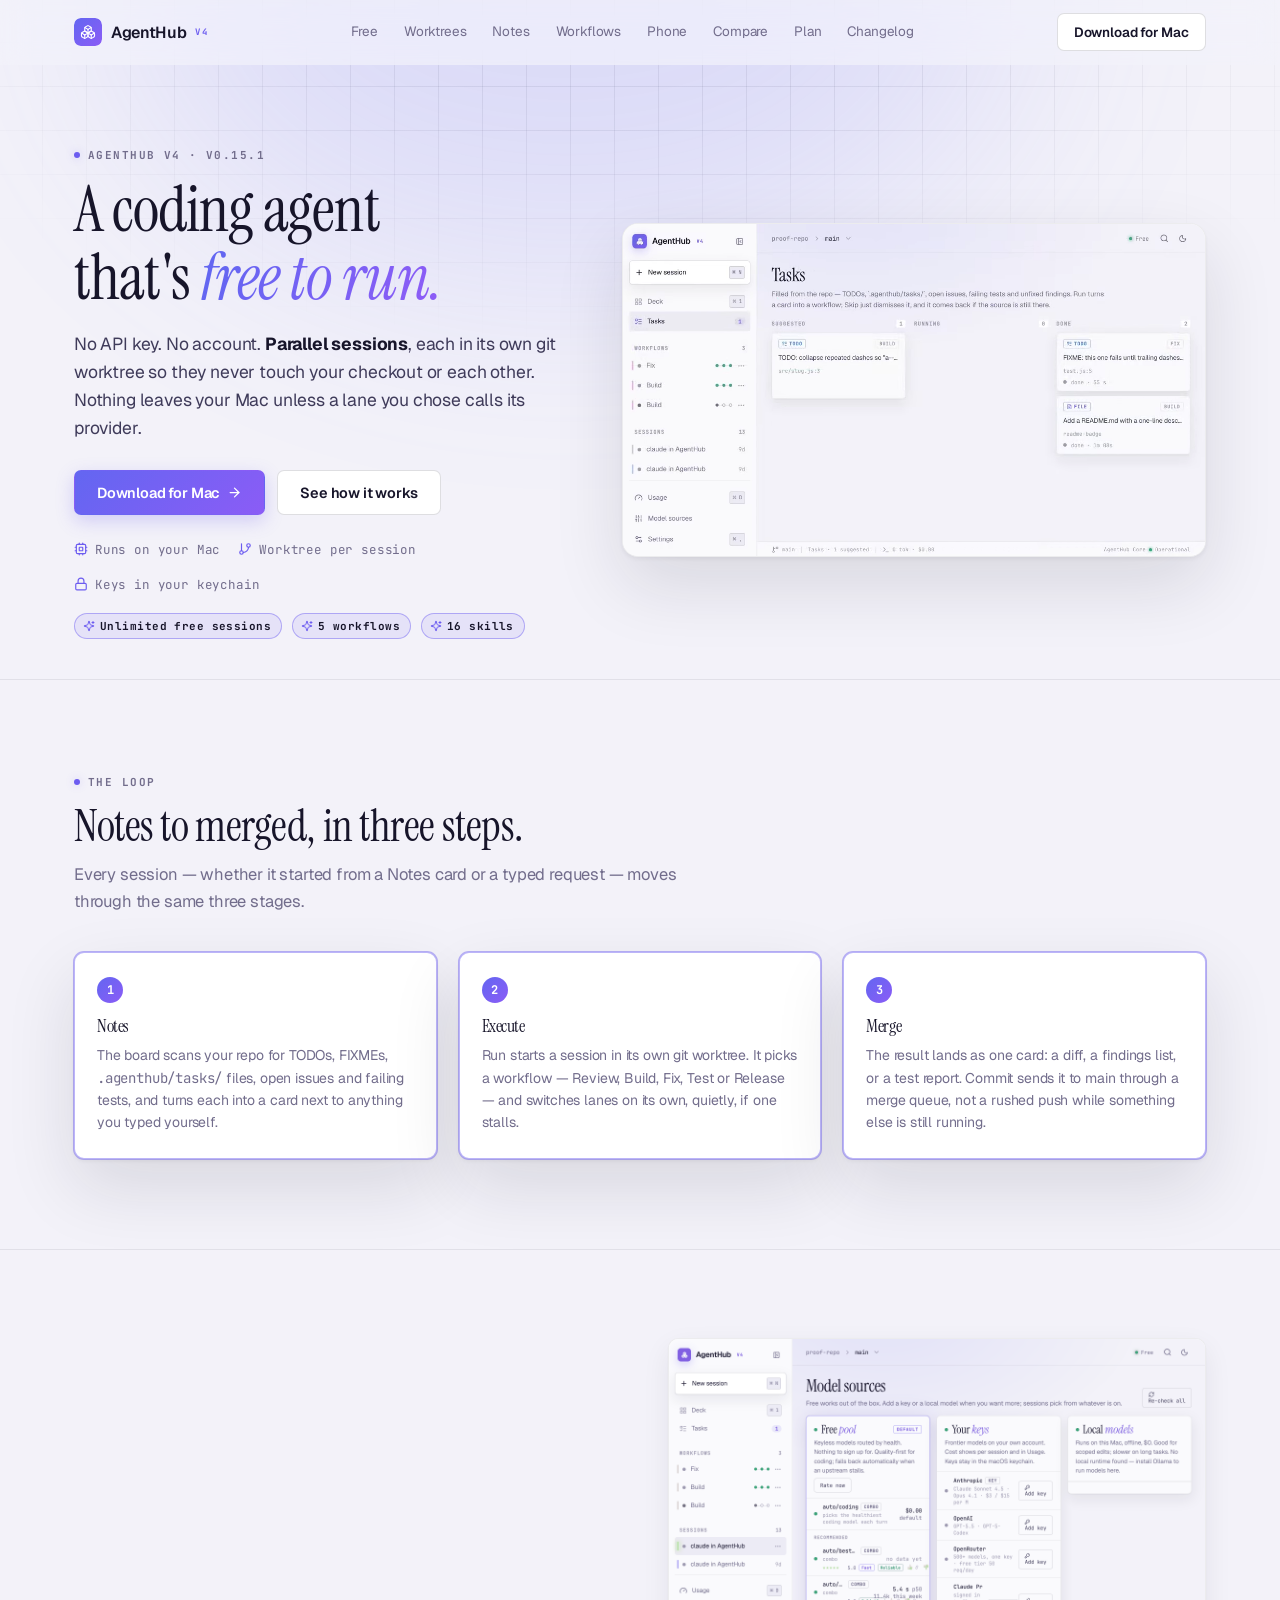
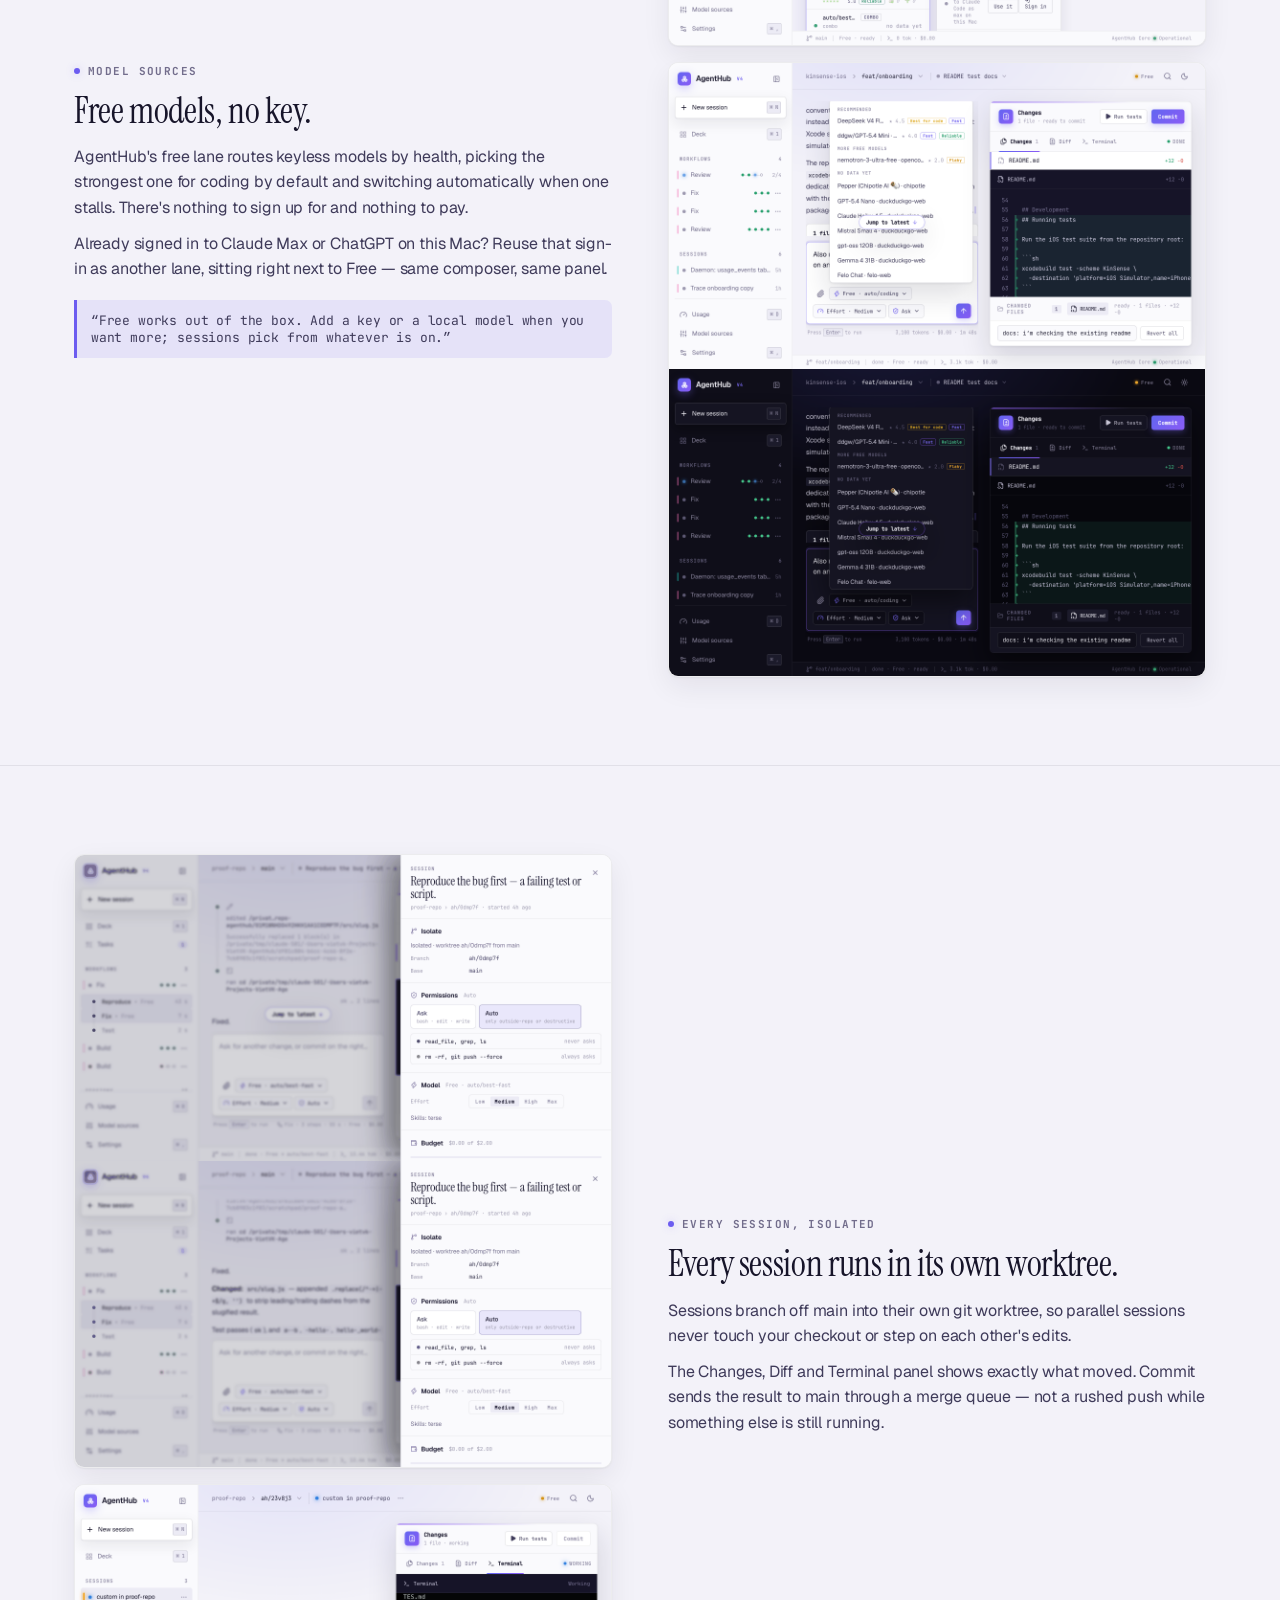
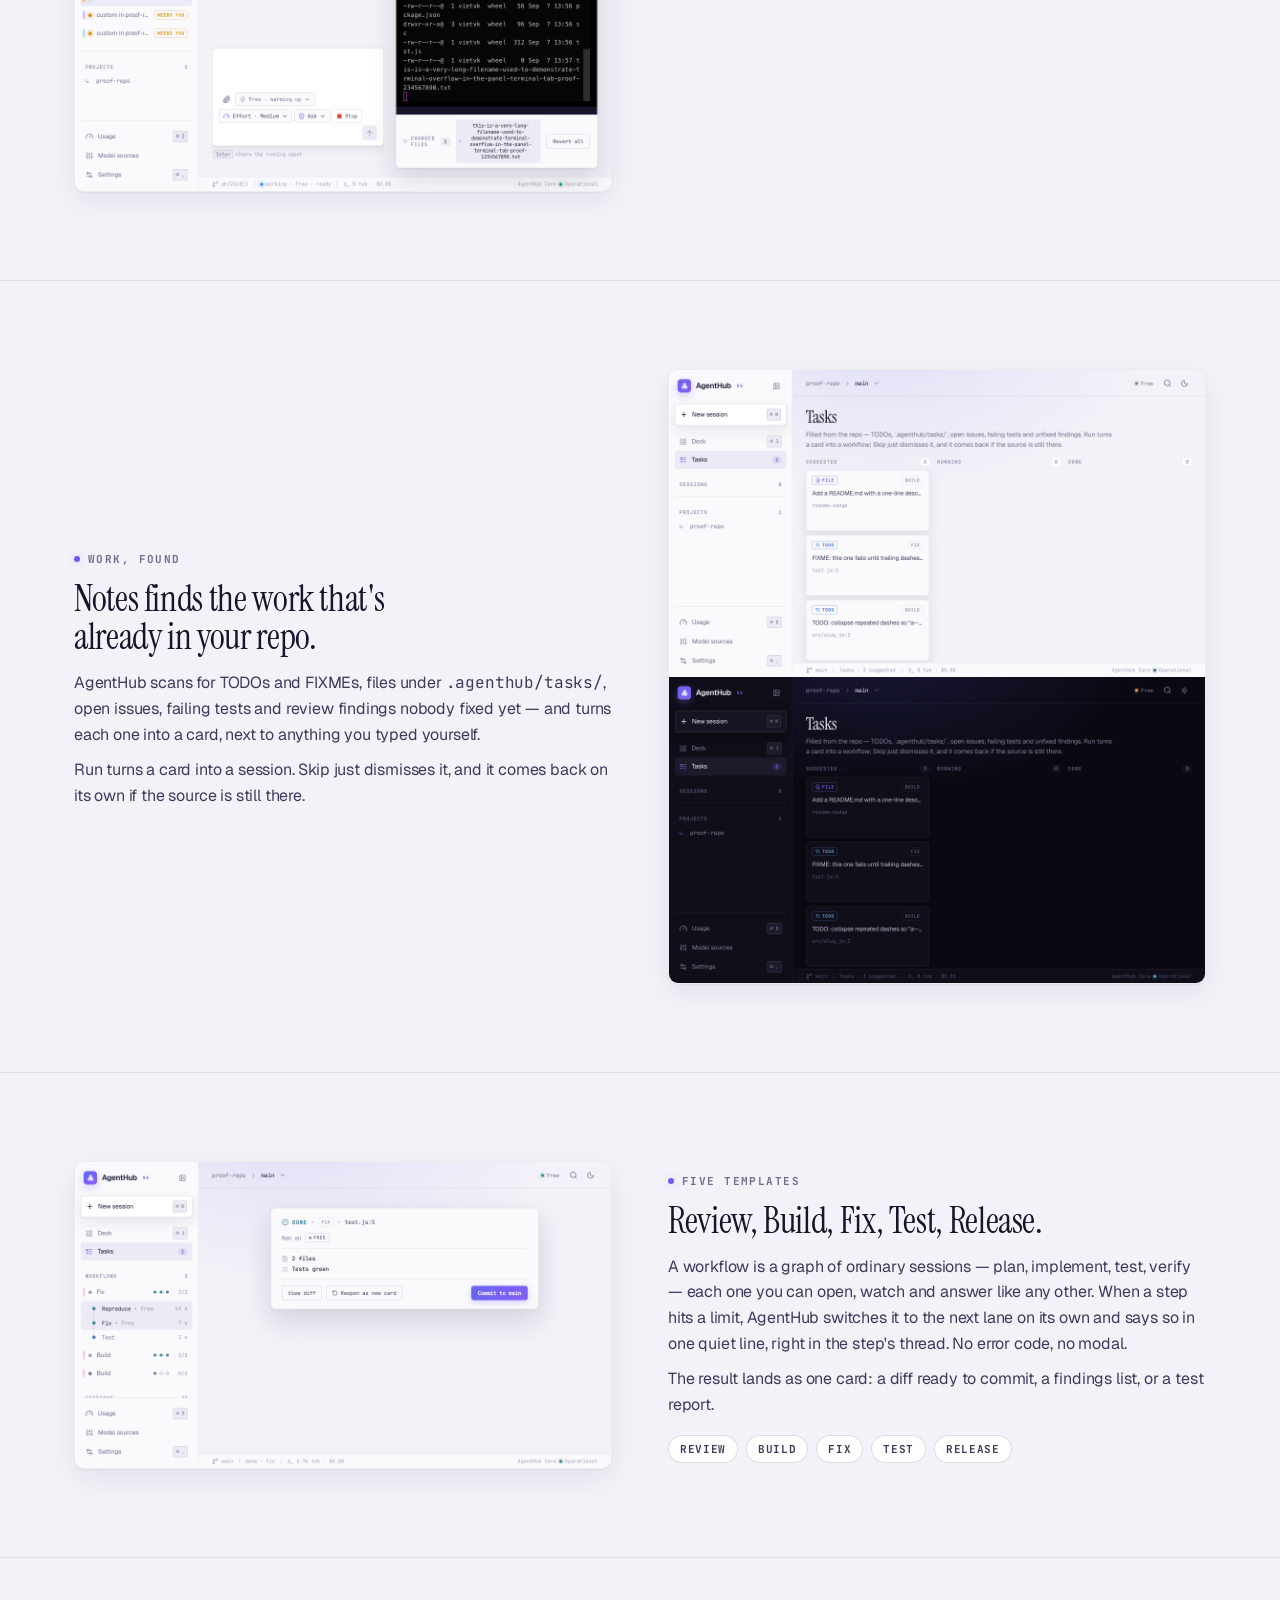
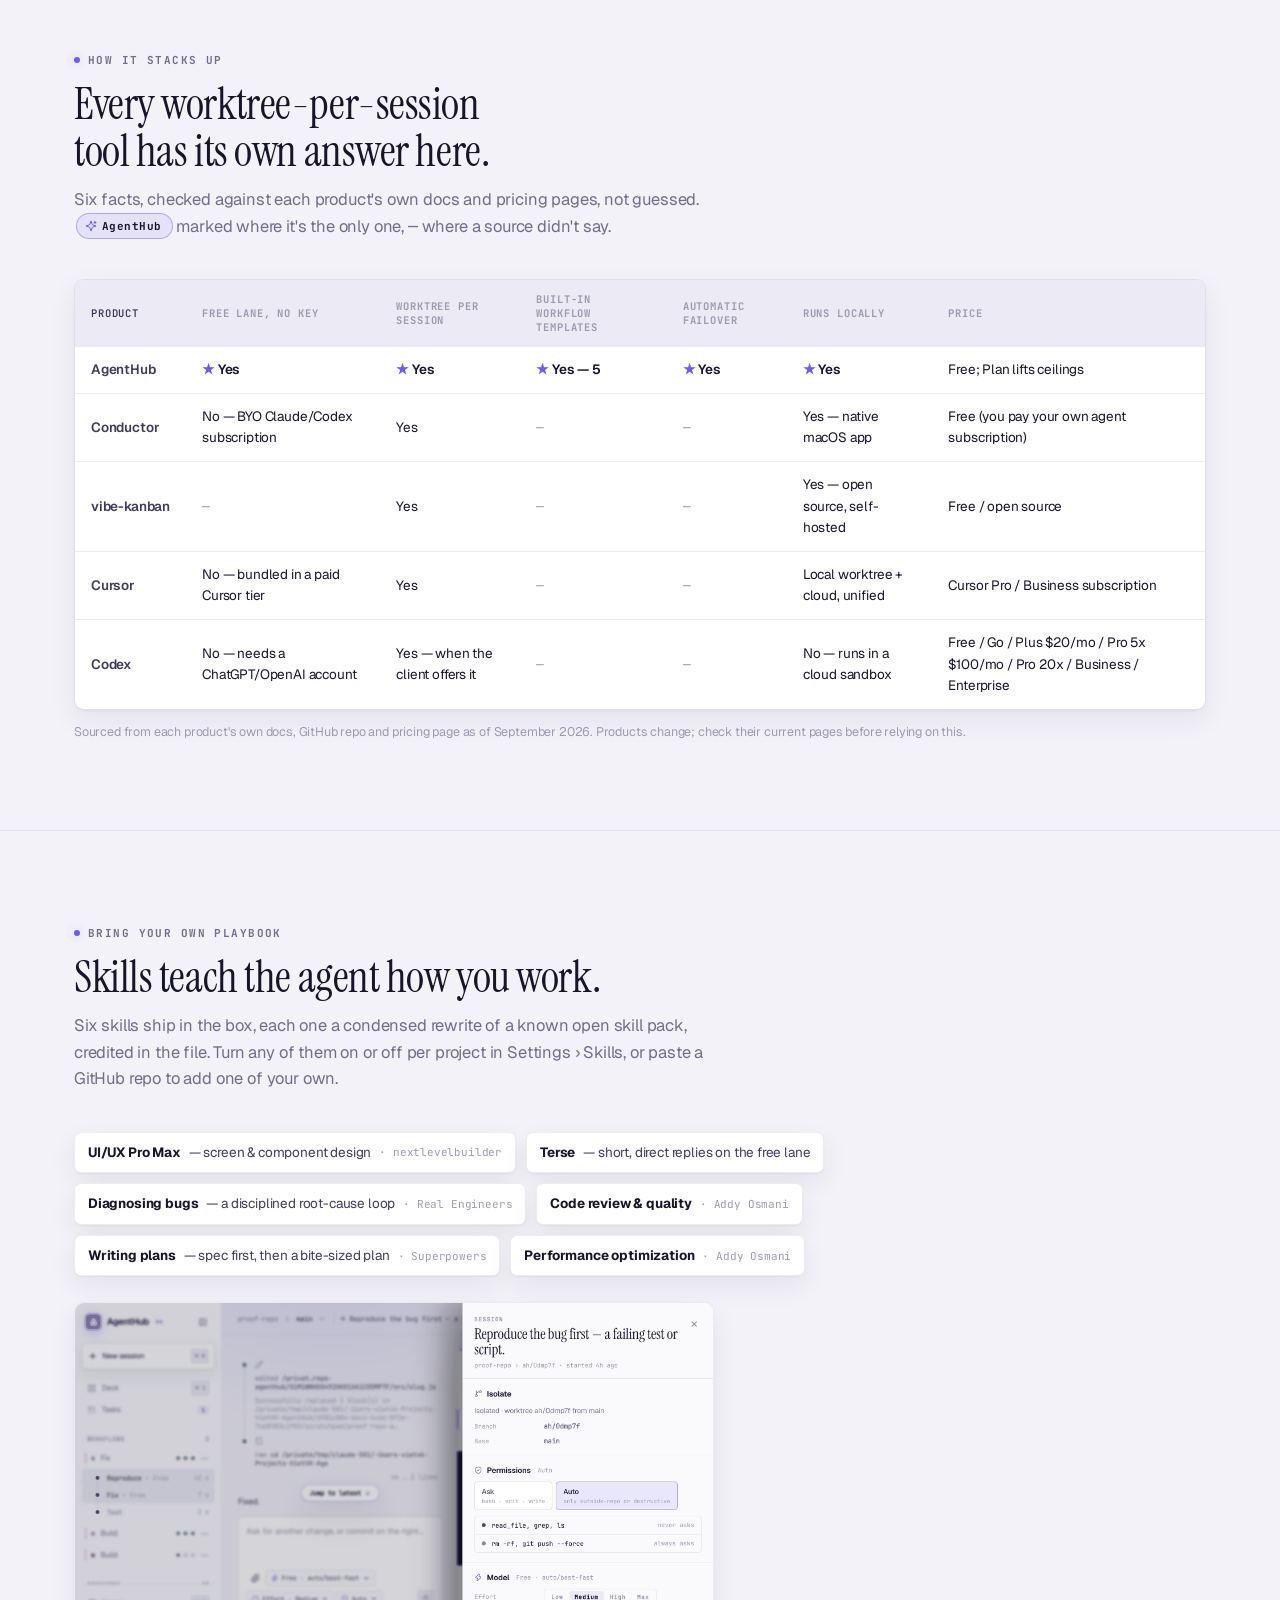
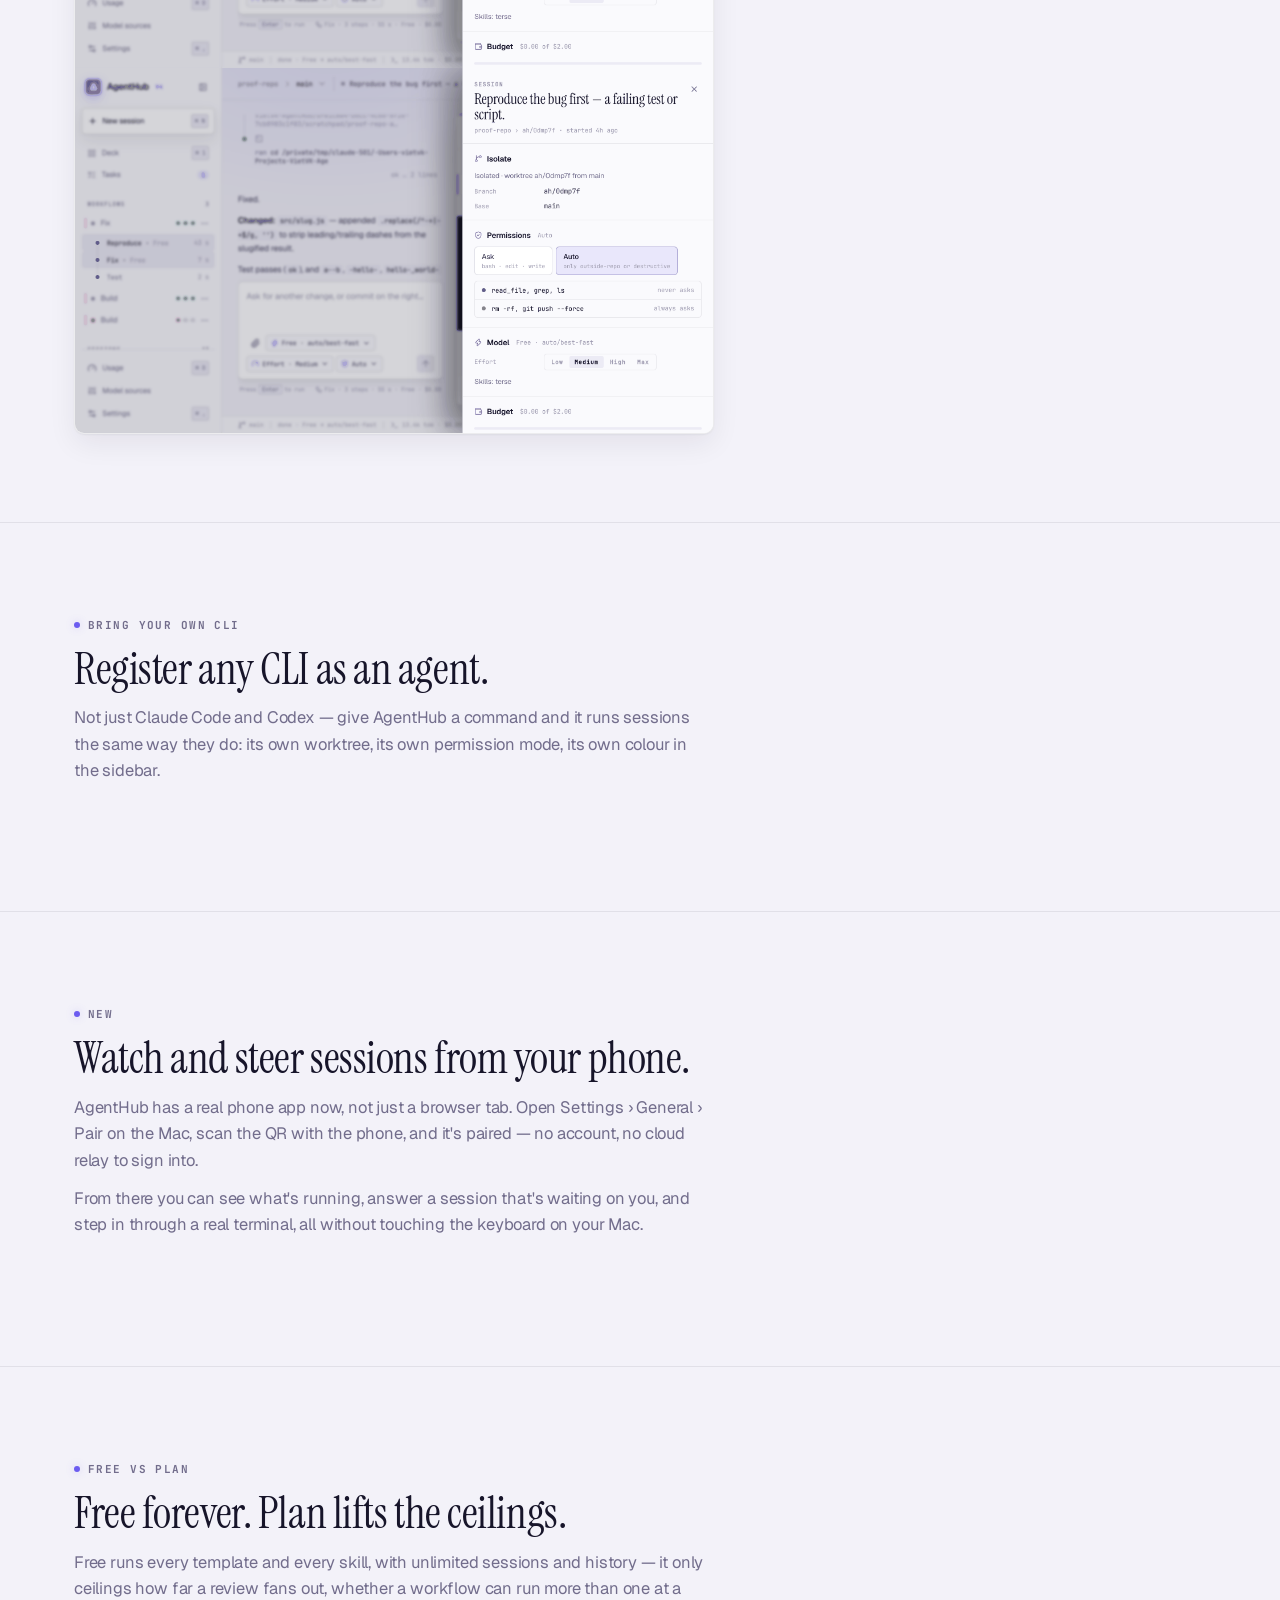
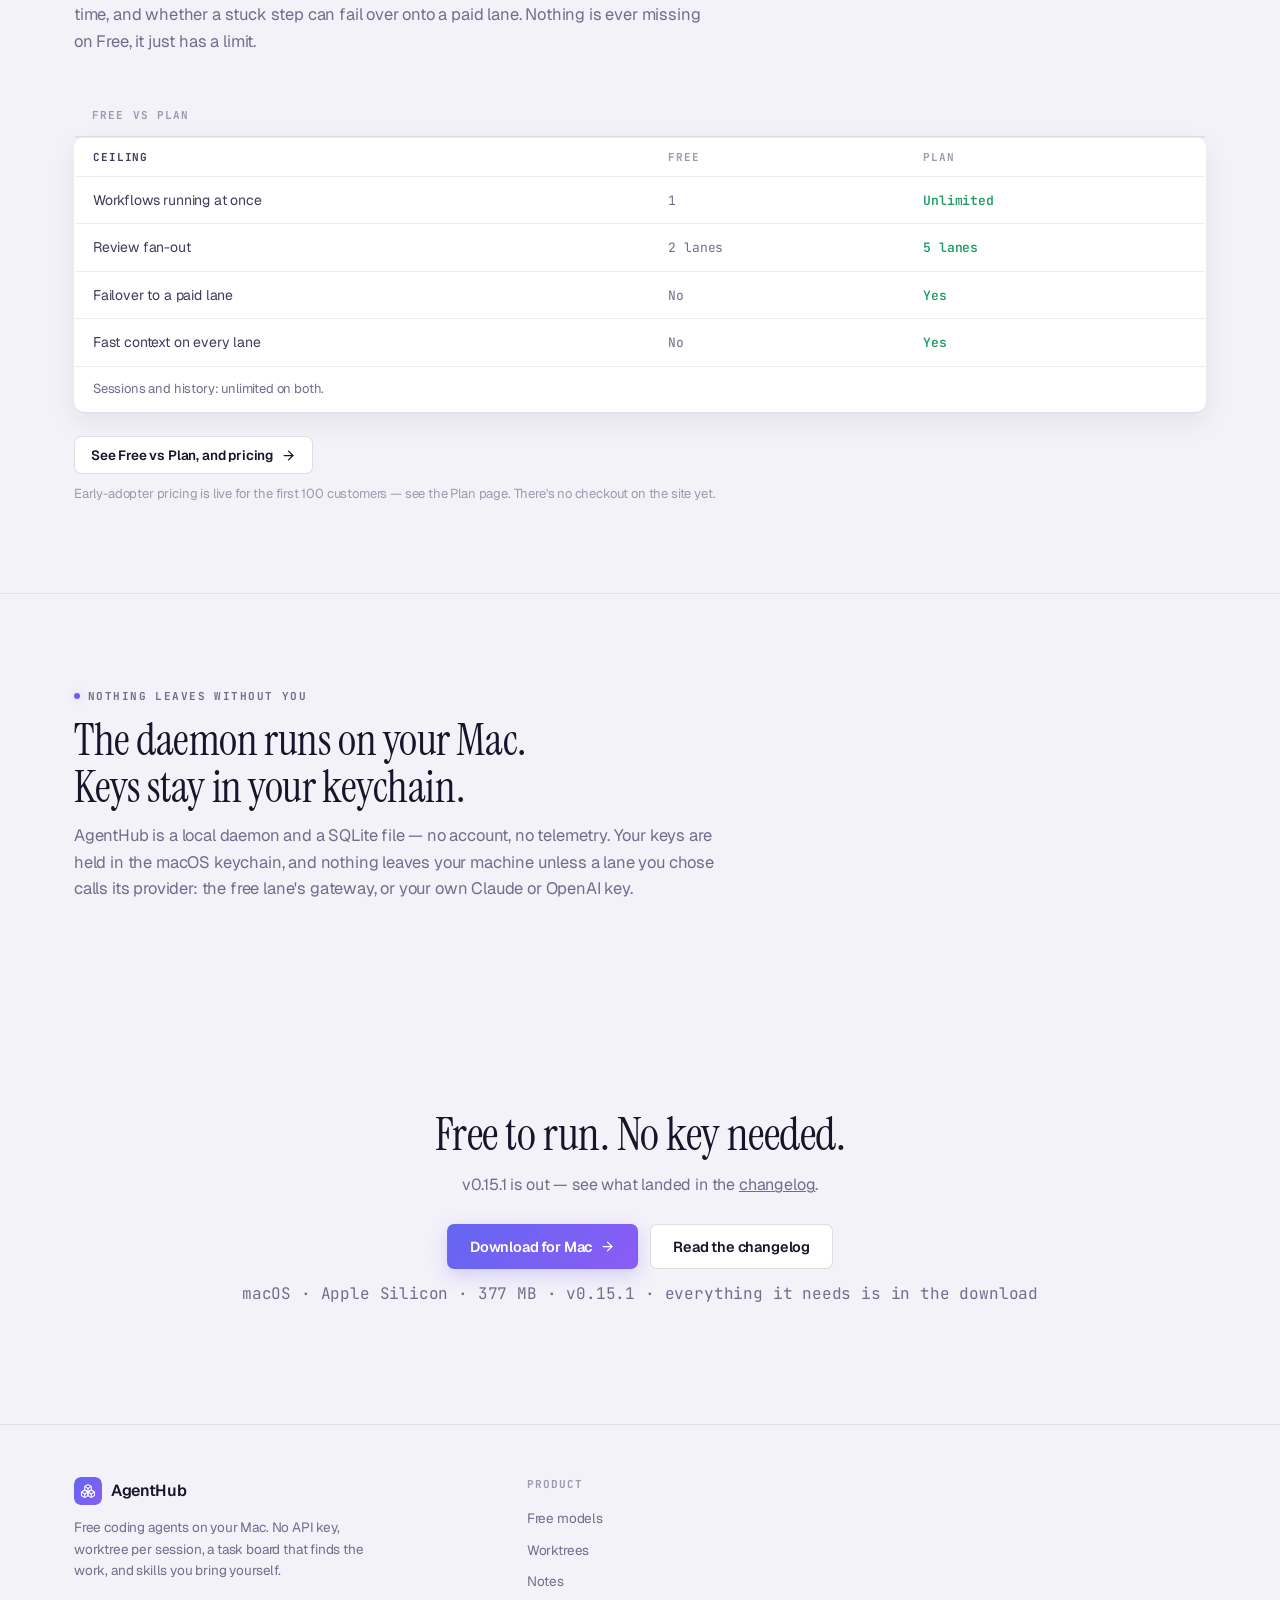
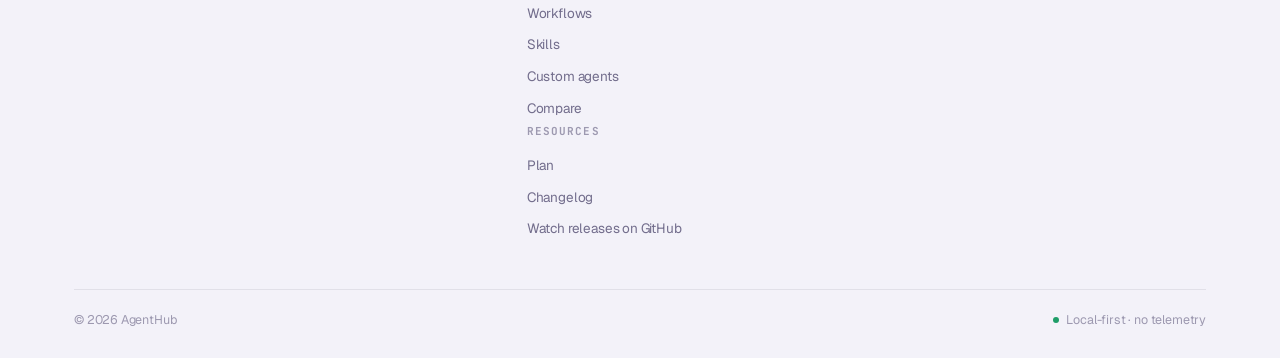
==== index.html @ aecc3d0c "site: v0.15.1 — the free lane starts on a Mac that downloaded the app Co-Authored-By: Claude Opus 5 " ====
<!DOCTYPE html>
<html lang="en">
<head>
  <meta charset="UTF-8" />
  <meta name="viewport" content="width=device-width, initial-scale=1.0" />
  <title>AgentHub — free coding agents, no key, on your Mac</title>
  <meta name="description" content="AgentHub runs coding agents on your Mac: an unlimited free lane with no API key, a worktree for every session, a task board that finds work in your repo, five workflow templates with automatic failover, skills you can add from GitHub, and a phone app to watch and steer sessions from anywhere." />
  <meta name="theme-color" content="#0a0912" />
  <meta name="theme-color" content="#f3f2f9" media="(prefers-color-scheme: light)" />
  <meta name="theme-color" content="#0a0912" media="(prefers-color-scheme: dark)" />

  <link rel="icon" href="assets/favicon.svg" type="image/svg+xml" />
  <link rel="apple-touch-icon" href="assets/favicon.svg" />

  <!-- Open Graph / Twitter -->
  <meta property="og:type" content="website" />
  <meta property="og:title" content="AgentHub — free coding agents, no key, on your Mac" />
  <meta property="og:description" content="Free models with no API key, a worktree for every session, a task board that finds the work, five workflow templates with automatic failover, and skills. Local and private." />
  <meta property="og:image" content="assets/og.svg" />
  <meta name="twitter:card" content="summary_large_image" />
  <meta name="twitter:title" content="AgentHub — free coding agents, no key, on your Mac" />
  <meta name="twitter:description" content="No API key, no account. Parallel sessions in their own worktrees. Nothing leaves your Mac unless a lane you chose calls its provider." />
  <meta name="twitter:image" content="assets/og.svg" />

  <!-- Same type family as the app: Geist, JetBrains Mono, Instrument Serif — via Google Fonts,
       with a system-font fallback. -->
  <link rel="preconnect" href="https://fonts.googleapis.com" />
  <link rel="preconnect" href="https://fonts.gstatic.com" crossorigin />
  <link href="https://fonts.googleapis.com/css2?family=Geist:wght@400;500;600;700&family=JetBrains+Mono:wght@400;500;700&family=Instrument+Serif:ital@0;1&display=swap" rel="stylesheet" />

  <link rel="stylesheet" href="styles.css?v=2" />
</head>
<body>

<!-- ============ icon sprite ============ -->
<svg width="0" height="0" style="position:absolute" aria-hidden="true">
  <symbol id="i-check" viewBox="0 0 24 24" fill="none" stroke="currentColor" stroke-width="2.4" stroke-linecap="round" stroke-linejoin="round"><polyline points="20 6 9 17 4 12"/></symbol>
  <symbol id="i-arrow" viewBox="0 0 24 24" fill="none" stroke="currentColor" stroke-width="2" stroke-linecap="round" stroke-linejoin="round"><path d="M5 12h14"/><path d="m12 5 7 7-7 7"/></symbol>
  <symbol id="i-menu" viewBox="0 0 24 24" fill="none" stroke="currentColor" stroke-width="2" stroke-linecap="round" stroke-linejoin="round"><line x1="4" x2="20" y1="6" y2="6"/><line x1="4" x2="20" y1="12" y2="12"/><line x1="4" x2="20" y1="18" y2="18"/></symbol>
  <symbol id="i-x" viewBox="0 0 24 24" fill="none" stroke="currentColor" stroke-width="2" stroke-linecap="round" stroke-linejoin="round"><path d="M18 6 6 18"/><path d="m6 6 12 12"/></symbol>
  <symbol id="i-cpu" viewBox="0 0 24 24" fill="none" stroke="currentColor" stroke-width="2" stroke-linecap="round" stroke-linejoin="round"><rect width="16" height="16" x="4" y="4" rx="2"/><rect width="6" height="6" x="9" y="9" rx="1"/><path d="M15 2v2"/><path d="M15 20v2"/><path d="M2 15h2"/><path d="M2 9h2"/><path d="M20 15h2"/><path d="M20 9h2"/><path d="M9 2v2"/><path d="M9 20v2"/></symbol>
  <symbol id="i-lock" viewBox="0 0 24 24" fill="none" stroke="currentColor" stroke-width="2" stroke-linecap="round" stroke-linejoin="round"><rect width="18" height="11" x="3" y="11" rx="2" ry="2"/><path d="M7 11V7a5 5 0 0 1 10 0v4"/></symbol>
  <symbol id="i-branch" viewBox="0 0 24 24" fill="none" stroke="currentColor" stroke-width="2" stroke-linecap="round" stroke-linejoin="round"><line x1="6" x2="6" y1="3" y2="15"/><circle cx="18" cy="6" r="3"/><circle cx="6" cy="18" r="3"/><path d="M18 9a9 9 0 0 1-9 9"/></symbol>
  <symbol id="i-key" viewBox="0 0 24 24" fill="none" stroke="currentColor" stroke-width="2" stroke-linecap="round" stroke-linejoin="round"><path d="M2.586 17.414A2 2 0 0 0 2 18.828V21a1 1 0 0 0 1 1h3a1 1 0 0 0 1-1v-1a1 1 0 0 1 1-1h1a1 1 0 0 0 1-1v-1a1 1 0 0 1 1-1h.172a2 2 0 0 0 1.414-.586l.814-.814a6.5 6.5 0 1 0-4-4z"/><circle cx="16.5" cy="7.5" r=".5" fill="currentColor"/></symbol>
  <symbol id="i-terminal" viewBox="0 0 24 24" fill="none" stroke="currentColor" stroke-width="2" stroke-linecap="round" stroke-linejoin="round"><polyline points="4 17 10 11 4 5"/><line x1="12" x2="20" y1="19" y2="19"/></symbol>
  <symbol id="i-layers" viewBox="0 0 24 24" fill="none" stroke="currentColor" stroke-width="2" stroke-linecap="round" stroke-linejoin="round"><path d="M12.83 2.18a2 2 0 0 0-1.66 0L2.6 6.08a1 1 0 0 0 0 1.83l8.58 3.91a2 2 0 0 0 1.66 0l8.58-3.9a1 1 0 0 0 0-1.83z"/><path d="M2 12a1 1 0 0 0 .58.91l8.6 3.91a2 2 0 0 0 1.65 0l8.58-3.9A1 1 0 0 0 22 12"/><path d="M2 17a1 1 0 0 0 .58.91l8.6 3.91a2 2 0 0 0 1.65 0l8.58-3.9A1 1 0 0 0 22 17"/></symbol>
  <symbol id="i-spark" viewBox="0 0 24 24" fill="none" stroke="currentColor" stroke-width="2" stroke-linecap="round" stroke-linejoin="round"><path d="M9.937 15.5A2 2 0 0 0 8.5 14.063l-6.135-1.582a.5.5 0 0 1 0-.962L8.5 9.936A2 2 0 0 0 9.937 8.5l1.582-6.135a.5.5 0 0 1 .962 0L14.063 8.5A2 2 0 0 0 15.5 9.937l6.135 1.581a.5.5 0 0 1 0 .964L15.5 14.063a2 2 0 0 0-1.437 1.437l-1.582 6.135a.5.5 0 0 1-.962 0z"/><path d="M20 3v4"/><path d="M22 5h-4"/></symbol>
  <symbol id="i-zap" viewBox="0 0 24 24" fill="none" stroke="currentColor" stroke-width="2" stroke-linecap="round" stroke-linejoin="round"><path d="M4 14a1 1 0 0 1-.78-1.63l9.9-10.2a.5.5 0 0 1 .86.46l-1.92 6.02A1 1 0 0 0 13 10h7a1 1 0 0 1 .78 1.63l-9.9 10.2a.5.5 0 0 1-.86-.46l1.92-6.02A1 1 0 0 0 11 14z"/></symbol>
  <symbol id="i-file" viewBox="0 0 24 24" fill="none" stroke="currentColor" stroke-width="2" stroke-linecap="round" stroke-linejoin="round"><path d="M15 2H6a2 2 0 0 0-2 2v16a2 2 0 0 0 2 2h12a2 2 0 0 0 2-2V7z"/><path d="M14 2v4a2 2 0 0 0 2 2h4"/></symbol>
  <symbol id="i-github" viewBox="0 0 24 24" fill="currentColor"><path d="M12 .3a12 12 0 0 0-3.79 23.4c.6.11.82-.26.82-.58v-2.02c-3.34.73-4.04-1.6-4.04-1.6-.55-1.39-1.34-1.76-1.34-1.76-1.09-.75.08-.73.08-.73 1.2.09 1.84 1.24 1.84 1.24 1.07 1.84 2.81 1.3 3.5 1 .11-.78.42-1.3.76-1.6-2.67-.3-5.47-1.33-5.47-5.93 0-1.31.47-2.38 1.24-3.22-.12-.3-.54-1.52.12-3.18 0 0 1.01-.32 3.3 1.23a11.5 11.5 0 0 1 6.02 0c2.29-1.55 3.3-1.23 3.3-1.23.66 1.66.24 2.88.12 3.18.77.84 1.24 1.91 1.24 3.22 0 4.61-2.81 5.62-5.49 5.92.43.37.81 1.1.81 2.22v3.29c0 .32.22.7.83.58A12 12 0 0 0 12 .3Z"/></symbol>
</svg>

<div class="bg-decor" aria-hidden="true">
  <div class="grid"></div>
  <div class="glow"></div>
</div>

<!-- ============ nav ============ -->
<header class="nav" id="nav">
  <div class="container nav-inner">
    <a class="brand" href="#top" aria-label="AgentHub home">
      <img class="mark" src="assets/favicon.svg" alt="" width="28" height="28" />
      AgentHub <span class="ver">V4</span>
    </a>
    <nav class="nav-links" aria-label="Primary">
      <a href="#free">Free</a>
      <a href="#worktrees">Worktrees</a>
      <a href="#notes">Notes</a>
      <a href="#workflows">Workflows</a>
      <a href="#mobile">Phone</a>
      <a href="#compare">Compare</a>
      <a href="plan/index.html">Plan</a>
      <a href="changelog.html">Changelog</a>
    </nav>
    <div class="nav-right">
      <a class="btn btn-ghost" href="https://github.com/agenthubapp/agenthubapp.github.io/releases/download/v0.15.1/AgentHub_0.15.1_aarch64.dmg">Download for Mac</a>
      <button class="nav-toggle" id="navToggle" aria-label="Open menu" aria-expanded="false">
        <svg width="22" height="22"><use id="navToggleIcon" href="#i-menu"/></svg>
      </button>
    </div>
  </div>
  <div class="mobile-menu" id="mobileMenu">
    <a href="#free">Free</a>
    <a href="#worktrees">Worktrees</a>
    <a href="#notes">Notes</a>
    <a href="#workflows">Workflows</a>
    <a href="#skills">Skills</a>
    <a href="#mobile">Phone</a>
    <a href="#compare">Compare</a>
    <a href="plan/index.html">Plan</a>
    <a href="changelog.html">Changelog</a>
  </div>
</header>

<main id="top">

  <!-- ============ hero ============ -->
  <section class="hero">
    <div class="container hero-grid">
      <div class="hero-copy">
        <span class="eyebrow"><span class="dot"></span> AgentHub V4 · v0.15.1</span>
        <h1>A coding agent that's <span class="grad-text">free to run.</span></h1>
        <p class="hero-sub">
          No API key. No account. <b>Parallel sessions</b>, each in its own git worktree so they never
          touch your checkout or each other. Nothing leaves your Mac unless a lane you chose calls its
          provider.
        </p>
        <div class="hero-cta">
          <a class="btn btn-primary btn-lg" href="https://github.com/agenthubapp/agenthubapp.github.io/releases/download/v0.15.1/AgentHub_0.15.1_aarch64.dmg">Download for Mac <svg aria-hidden="true"><use href="#i-arrow"/></svg></a>
          <a class="btn btn-ghost btn-lg" href="#free">See how it works</a>
        </div>
        <div class="hero-meta">
          <span><svg aria-hidden="true"><use href="#i-cpu"/></svg> Runs on your Mac</span>
          <span><svg aria-hidden="true"><use href="#i-branch"/></svg> Worktree per session</span>
          <span><svg aria-hidden="true"><use href="#i-lock"/></svg> Keys in your keychain</span>
        </div>
        <div class="hero-stats" aria-label="Live from the app, checked at build time">
          <span class="star-chip"><svg aria-hidden="true"><use href="#i-spark"/></svg> Unlimited free sessions</span>
          <span class="star-chip"><svg aria-hidden="true"><use href="#i-spark"/></svg> 5 workflows</span>
          <span class="star-chip"><svg aria-hidden="true"><use href="#i-spark"/></svg> 16 skills</span>
        </div>
      </div>
      <div class="hero-visual">
        <img class="hero-poster shot-light" src="assets/turn-summary-app-light.png" alt="AgentHub session view: a finished turn, the Changes panel with a diff of src/slug.js, and a Commit button, running on the Free lane's auto/best-fast model." loading="eager" />
        <img class="hero-poster shot-dark" src="assets/turn-summary-app-dark.png" alt="AgentHub session view: a finished turn, the Changes panel with a diff of src/slug.js, and a Commit button, running on the Free lane's auto/best-fast model." loading="eager" />
        <video class="vid-light" autoplay muted loop playsinline preload="none" poster="assets/turn-summary-app-light.png" aria-label="A silent 10-second loop of real AgentHub screens: a finished turn's diff, the Notes board, a Fix workflow result, the free-model picker, and the Plan ceilings table.">
          <source src="assets/hero-loop-light.webm" type="video/webm" />
          <source src="assets/hero-loop-light.mp4" type="video/mp4" />
        </video>
        <video class="vid-dark" autoplay muted loop playsinline preload="none" poster="assets/turn-summary-app-dark.png" aria-label="A silent 10-second loop of real AgentHub screens: a finished turn's diff, the Notes board, a Fix workflow result, the free-model picker, and the Plan ceilings table.">
          <source src="assets/hero-loop-dark.webm" type="video/webm" />
          <source src="assets/hero-loop-dark.mp4" type="video/mp4" />
        </video>
      </div>
    </div>
  </section>

  <!-- ============ storyboard: Notes → Execute → Merge ============ -->
  <section class="section-pad" id="how">
    <div class="container">
      <div class="section-head">
        <span class="eyebrow"><span class="dot"></span> The loop</span>
        <h2>Notes to merged, in three steps.</h2>
        <p>Every session — whether it started from a Notes card or a typed request — moves through the
          same three stages.</p>
      </div>
      <div class="storyboard">
        <div class="story-step">
          <h3>Notes</h3>
          <p>The board scans your repo for TODOs, FIXMEs, <code>.agenthub/tasks/</code> files, open
            issues and failing tests, and turns each into a card next to anything you typed yourself.</p>
        </div>
        <div class="story-step">
          <h3>Execute</h3>
          <p>Run starts a session in its own git worktree. It picks a workflow — Review, Build, Fix,
            Test or Release — and switches lanes on its own, quietly, if one stalls.</p>
        </div>
        <div class="story-step">
          <h3>Merge</h3>
          <p>The result lands as one card: a diff, a findings list, or a test report. Commit sends it to
            main through a merge queue, not a rushed push while something else is still running.</p>
        </div>
      </div>
    </div>
  </section>

  <!-- ============ 1. Free, no key ============ -->
  <section class="section-pad" id="free">
    <div class="container feature">
      <div class="feature-text">
        <span class="eyebrow"><span class="dot"></span> Model sources</span>
        <h2>Free models, no key.</h2>
        <p>AgentHub's free lane routes keyless models by health, picking the strongest one for coding
          by default and switching automatically when one stalls. There's nothing to sign up for and
          nothing to pay.</p>
        <p>Already signed in to Claude Max or ChatGPT on this Mac? Reuse that sign-in as another lane,
          sitting right next to Free — same composer, same panel.</p>
        <div class="quote-line">&ldquo;Free works out of the box. Add a key or a local model when you want more; sessions pick from whatever is on.&rdquo;</div>
      </div>
      <div class="feature-shots">
        <div class="frame reveal">
          <img class="shot-light" src="assets/build53-models-light.png" alt="AgentHub Model sources screen: three columns — Free pool (default, auto/coding), Your keys (Anthropic, OpenAI, OpenRouter, Claude Pro/Max sign-in), and Local models (Ollama)." loading="lazy" />
        </div>
        <div class="frame reveal">
          <img class="shot-light" src="assets/picker-ratings-app-light.png" alt="AgentHub's model picker showing free models ranked by rating, speed and reliability before you pick one." loading="lazy" />
          <img class="shot-dark" src="assets/picker-ratings-app-dark.png" alt="AgentHub's model picker showing free models ranked by rating, speed and reliability before you pick one." loading="lazy" />
        </div>
      </div>
    </div>
  </section>

  <!-- ============ 2. Worktrees ============ -->
  <section class="section-pad" id="worktrees">
    <div class="container feature flip">
      <div class="feature-text">
        <span class="eyebrow"><span class="dot"></span> Every session, isolated</span>
        <h2>Every session runs in its own worktree.</h2>
        <p>Sessions branch off main into their own git worktree, so parallel sessions never touch your
          checkout or step on each other's edits.</p>
        <p>The Changes, Diff and Terminal panel shows exactly what moved. Commit sends the result to
          main through a merge queue — not a rushed push while something else is still running.</p>
      </div>
      <div class="feature-shots">
        <div class="frame reveal">
          <img class="shot-light" src="assets/build53-settings-light.png" alt="AgentHub session settings drawer showing Isolate on: worktree ah/0dmp7f branched from main, with Ask/Auto permission rules below." loading="lazy" />
          <img class="shot-dark" src="assets/build53-settings-dark.png" alt="AgentHub session settings drawer showing Isolate on: worktree ah/0dmp7f branched from main, with Ask/Auto permission rules below." loading="lazy" />
        </div>
        <div class="frame reveal">
          <img class="shot-light" src="assets/terminal-padding-after-light.png" alt="The Terminal tab in AgentHub's Changes panel, next to Changes and Diff, showing a real shell in the session's worktree." loading="lazy" />
        </div>
      </div>
    </div>
  </section>

  <!-- ============ 3. Notes ============ -->
  <section class="section-pad" id="notes">
    <div class="container feature">
      <div class="feature-text">
        <span class="eyebrow"><span class="dot"></span> Work, found</span>
        <h2>Notes finds the work that's already in your repo.</h2>
        <p>AgentHub scans for TODOs and FIXMEs, files under <code>.agenthub/tasks/</code>, open issues,
          failing tests and review findings nobody fixed yet — and turns each one into a card, next to
          anything you typed yourself.</p>
        <p>Run turns a card into a session. Skip just dismisses it, and it comes back on its own if the
          source is still there.</p>
      </div>
      <div class="frame reveal">
        <img class="shot-light" src="assets/build53-tasks-fixed-light.png" alt="AgentHub Notes board: cards filled from the repo, such as a TODO to collapse repeated dashes in slug.js, grouped into Suggested, Running and Done." loading="lazy" />
        <img class="shot-dark" src="assets/build53-tasks-fixed-dark.png" alt="AgentHub Notes board: cards filled from the repo, such as a TODO to collapse repeated dashes in slug.js, grouped into Suggested, Running and Done." loading="lazy" />
      </div>
    </div>
  </section>

  <!-- ============ 4. Workflows ============ -->
  <section class="section-pad" id="workflows">
    <div class="container feature flip">
      <div class="feature-text">
        <span class="eyebrow"><span class="dot"></span> Five templates</span>
        <h2>Review, Build, Fix, Test, Release.</h2>
        <p>A workflow is a graph of ordinary sessions — plan, implement, test, verify — each one you can
          open, watch and answer like any other. When a step hits a limit, AgentHub switches it to the
          next lane on its own and says so in one quiet line, right in the step's thread. No error code,
          no modal.</p>
        <p>The result lands as one card: a diff ready to commit, a findings list, or a test report.</p>
        <div class="wf-chips">
          <span class="wf-chip">Review</span>
          <span class="wf-chip">Build</span>
          <span class="wf-chip">Fix</span>
          <span class="wf-chip">Test</span>
          <span class="wf-chip">Release</span>
        </div>
      </div>
      <div class="frame reveal">
        <img class="shot-light" src="assets/tasks-result-app-light.png" alt="A finished Fix workflow's result card: DONE, ran on Free, 2 files changed, tests green, with View diff, Reopen as new card and Commit to main." loading="lazy" />
      </div>
    </div>
  </section>

  <!-- ============ compare ============ -->
  <section class="section-pad" id="compare">
    <div class="container">
      <div class="section-head">
        <span class="eyebrow"><span class="dot"></span> How it stacks up</span>
        <h2>Every worktree-per-session tool has its own answer here.</h2>
        <p>Six facts, checked against each product's own docs and pricing pages, not guessed.
          <span class="star-chip" style="margin-left:2px"><svg aria-hidden="true"><use href="#i-spark"/></svg> AgentHub</span> marked where it's the only one, <code>—</code> where a source didn't say.</p>
      </div>
      <div class="compare-scroll">
        <table class="compare-table">
          <thead>
            <tr>
              <th scope="col">Product</th>
              <th scope="col">Free lane, no key</th>
              <th scope="col">Worktree per session</th>
              <th scope="col">Built-in workflow templates</th>
              <th scope="col">Automatic failover</th>
              <th scope="col">Runs locally</th>
              <th scope="col">Price</th>
            </tr>
          </thead>
          <tbody>
            <tr>
              <th scope="row">AgentHub</th>
              <td class="us">Yes</td>
              <td class="us">Yes</td>
              <td class="us">Yes — 5</td>
              <td class="us">Yes</td>
              <td class="us">Yes</td>
              <td>Free; Plan lifts ceilings</td>
            </tr>
            <tr>
              <th scope="row">Conductor</th>
              <td>No — BYO Claude/Codex subscription</td>
              <td>Yes</td>
              <td class="na">—</td>
              <td class="na">—</td>
              <td>Yes — native macOS app</td>
              <td>Free (you pay your own agent subscription)</td>
            </tr>
            <tr>
              <th scope="row">vibe-kanban</th>
              <td class="na">—</td>
              <td>Yes</td>
              <td class="na">—</td>
              <td class="na">—</td>
              <td>Yes — open source, self-hosted</td>
              <td>Free / open source</td>
            </tr>
            <tr>
              <th scope="row">Cursor</th>
              <td>No — bundled in a paid Cursor tier</td>
              <td>Yes</td>
              <td class="na">—</td>
              <td class="na">—</td>
              <td>Local worktree + cloud, unified</td>
              <td>Cursor Pro / Business subscription</td>
            </tr>
            <tr>
              <th scope="row">Codex</th>
              <td>No — needs a ChatGPT/OpenAI account</td>
              <td>Yes — when the client offers it</td>
              <td class="na">—</td>
              <td class="na">—</td>
              <td>No — runs in a cloud sandbox</td>
              <td>Free / Go / Plus $20/mo / Pro 5x $100/mo / Pro 20x / Business / Enterprise</td>
            </tr>
          </tbody>
        </table>
      </div>
      <p class="compare-note">Sourced from each product's own docs, GitHub repo and pricing page as of September 2026. Products change; check their current pages before relying on this.</p>
    </div>
  </section>

  <!-- ============ 5. Skills ============ -->
  <section class="section-pad" id="skills">
    <div class="container">
      <div class="section-head">
        <span class="eyebrow"><span class="dot"></span> Bring your own playbook</span>
        <h2>Skills teach the agent how you work.</h2>
        <p>Six skills ship in the box, each one a condensed rewrite of a known open skill pack, credited
          in the file. Turn any of them on or off per project in Settings › Skills, or paste a GitHub
          repo to add one of your own.</p>
      </div>
      <div class="pill-grid">
        <span class="pill"><b>UI/UX Pro Max</b> — screen &amp; component design <span class="src">· nextlevelbuilder</span></span>
        <span class="pill"><b>Terse</b> — short, direct replies on the free lane</span>
        <span class="pill"><b>Diagnosing bugs</b> — a disciplined root-cause loop <span class="src">· Real Engineers</span></span>
        <span class="pill"><b>Code review &amp; quality</b> <span class="src">· Addy Osmani</span></span>
        <span class="pill"><b>Writing plans</b> — spec first, then a bite-sized plan <span class="src">· Superpowers</span></span>
        <span class="pill"><b>Performance optimization</b> <span class="src">· Addy Osmani</span></span>
      </div>
      <div class="frame reveal" style="max-width:640px; margin-top:26px">
        <img class="shot-light" src="assets/build53-settings-light.png" alt="A session's settings drawer showing a Skills row (Skills: terse) next to the Model and Effort controls." loading="lazy" />
        <img class="shot-dark" src="assets/build53-settings-dark.png" alt="A session's settings drawer showing a Skills row (Skills: terse) next to the Model and Effort controls." loading="lazy" />
      </div>
    </div>
  </section>

  <!-- ============ 6. Custom agents ============ -->
  <section class="section-pad" id="agents">
    <div class="container">
      <div class="section-head">
        <span class="eyebrow"><span class="dot"></span> Bring your own CLI</span>
        <h2>Register any CLI as an agent.</h2>
        <p>Not just Claude Code and Codex — give AgentHub a command and it runs sessions the same way
          they do: its own worktree, its own permission mode, its own colour in the sidebar.</p>
      </div>
    </div>
  </section>

  <!-- ============ 6b. Phone app ============ -->
  <section class="section-pad" id="mobile">
    <div class="container">
      <div class="section-head">
        <span class="eyebrow"><span class="dot"></span> New</span>
        <h2>Watch and steer sessions from your phone.</h2>
        <p>AgentHub has a real phone app now, not just a browser tab. Open Settings &rsaquo; General &rsaquo;
          Pair on the Mac, scan the QR with the phone, and it's paired — no account, no cloud relay to
          sign into.</p>
        <p>From there you can see what's running, answer a session that's waiting on you, and step in
          through a real terminal, all without touching the keyboard on your Mac.</p>
      </div>
    </div>
  </section>

  <!-- ============ 7. Plan ============ -->
  <section class="section-pad" id="plan">
    <div class="container">
      <div class="section-head">
        <span class="eyebrow"><span class="dot"></span> Free vs Plan</span>
        <h2>Free forever. Plan lifts the ceilings.</h2>
        <p>Free runs every template and every skill, with unlimited sessions and history — it only
          ceilings how far a review fans out, whether a workflow can run more than one at a time, and
          whether a stuck step can fail over onto a paid lane. Nothing is ever missing on Free, it just
          has a limit.</p>
      </div>
      <table class="plan-table">
        <caption>Free vs Plan</caption>
        <thead><tr><th>Ceiling</th><th>Free</th><th>Plan</th></tr></thead>
        <tbody>
          <tr><td>Workflows running at once</td><td class="free">1</td><td class="plan">Unlimited</td></tr>
          <tr><td>Review fan-out</td><td class="free">2 lanes</td><td class="plan">5 lanes</td></tr>
          <tr><td>Failover to a paid lane</td><td class="free">No</td><td class="plan">Yes</td></tr>
          <tr><td>Fast context on every lane</td><td class="free">No</td><td class="plan">Yes</td></tr>
          <tr class="same"><td colspan="3">Sessions and history: unlimited on both.</td></tr>
        </tbody>
      </table>
      <div class="plan-cta-row">
        <a class="btn btn-ghost" href="plan/index.html">See Free vs Plan, and pricing <svg aria-hidden="true"><use href="#i-arrow"/></svg></a>
      </div>
      <p class="plan-note">Early-adopter pricing is live for the first 100 customers — see the Plan page. There's no checkout on the site yet.</p>
    </div>
  </section>

  <!-- ============ 8. Local and private ============ -->
  <section class="section-pad" id="local">
    <div class="container">
      <div class="section-head">
        <span class="eyebrow"><span class="dot"></span> Nothing leaves without you</span>
        <h2>The daemon runs on your Mac. Keys stay in your keychain.</h2>
        <p>AgentHub is a local daemon and a SQLite file — no account, no telemetry. Your keys are held
          in the macOS keychain, and nothing leaves your machine unless a lane you chose calls its
          provider: the free lane's gateway, or your own Claude or OpenAI key.</p>
      </div>
    </div>
  </section>

  <!-- ============ download ============ -->
  <section class="cta-band" id="download">
    <div class="container">
      <h2>Free to run. No key needed.</h2>
      <p>v0.15.1 is out — see what landed in the <a href="changelog.html" style="text-decoration:underline">changelog</a>.</p>
      <div class="hero-cta">
        <a class="btn btn-primary btn-lg" href="https://github.com/agenthubapp/agenthubapp.github.io/releases/download/v0.15.1/AgentHub_0.15.1_aarch64.dmg" aria-label="Download for Mac">Download for Mac <svg aria-hidden="true"><use href="#i-arrow"/></svg></a>
        <a class="btn btn-ghost btn-lg" href="changelog.html">Read the changelog</a>
      </div>
      <p class="fine">macOS · Apple Silicon · 377 MB · v0.15.1 · everything it needs is in the download</p>
    </div>
  </section>

</main>

<!-- ============ footer ============ -->
<footer>
  <div class="container">
    <div class="foot-grid">
      <div class="foot-brand">
        <a class="brand" href="#top"><img class="mark" src="assets/favicon.svg" alt="" width="28" height="28" /> AgentHub</a>
        <p>Free coding agents on your Mac. No API key, worktree per session, a task board that finds the work, and skills you bring yourself.</p>
      </div>
      <div class="foot-cols">
        <div class="foot-col">
          <h5>Product</h5>
          <a href="#free">Free models</a>
          <a href="#worktrees">Worktrees</a>
          <a href="#notes">Notes</a>
          <a href="#workflows">Workflows</a>
          <a href="#skills">Skills</a>
          <a href="#agents">Custom agents</a>
          <a href="#compare">Compare</a>
        </div>
        <div class="foot-col">
          <h5>Resources</h5>
          <a href="plan/index.html">Plan</a>
          <a href="changelog.html">Changelog</a>
          <a href="https://github.com/agenthubapp/agenthubapp.github.io/releases">Watch releases on GitHub</a>
        </div>
      </div>
    </div>
    <div class="foot-bottom">
      <span>© <span id="year"></span> AgentHub</span>
      <span class="foot-note"><span class="sdot"></span> Local-first · no telemetry</span>
    </div>
  </div>
</footer>

<script src="app.js?v=2" defer></script>
</body>
</html>
---- styles.css ----
/* =========================================================================
   AgentHub — marketing site v3 (rebuilt for AgentHub V4 / v1.0-coming)
   Tokens lifted from the app's own design system (design/studio/app/globals.css):
   violet-cast ground, one brand gradient, four state hues, Geist + JetBrains
   Mono + Instrument Serif. Light is the base palette; dark overrides under
   prefers-color-scheme — same two themes as the app, no manual toggle.
   No build step, no framework. Changelog and /plan/ share this sheet.
   ========================================================================= */

:root {
  /* Dark is the site's default ground now — most visitors land with no explicit
     OS preference, and dark is where the app's own screenshots (all captured on
     dark) read as native. System light (prefers-color-scheme: light) overrides
     below with the app's "paper ngả tím" palette. */
  --k0: #0a0912; --k1: #0f0e19; --k2: #151422; --k3: #1c1b2b; --k4: #262439;
  --l1: rgba(255,255,255,.07); --l2: rgba(255,255,255,.14); --l3: rgba(255,255,255,.22);
  --t1: #f3f2f8; --t2: #c9c6d6; --t3: #8b869e; --t4: #5c5872;

  --brand-a: #6366f1; --brand-b: #8b5cf6;
  --accent: #7c6cf6; --accent-soft: rgba(124,108,246,.14); --accent-line: rgba(139,92,246,.5); --accent-glow: rgba(124,108,246,.35);
  --grad: linear-gradient(135deg, var(--brand-a), var(--brand-b));
  --grad-text: linear-gradient(115deg, var(--brand-a) 10%, var(--brand-b) 90%);

  --work: #4d9bf0; --need: #f0a92c; --done: #46c98d; --fail: #e2564d;

  --shadow-1: 0 1px 0 rgba(255,255,255,.03) inset, 0 8px 24px rgba(0,0,0,.35);
  --shadow-2: 0 1px 0 rgba(255,255,255,.05) inset, 0 28px 70px rgba(0,0,0,.5);

  --r-sm: 5px; --r-md: 7px; --r-lg: 10px; --r-xl: 16px;
  --dur-1: 100ms; --dur-2: 200ms; --dur-3: 350ms;
  --ease-out: cubic-bezier(.2,.7,.2,1);

  --maxw: 1180px;

  --font-ui: 'Geist', -apple-system, BlinkMacSystemFont, 'Segoe UI', sans-serif;
  --font-mono: 'JetBrains Mono', ui-monospace, 'SF Mono', Menlo, monospace;
  --font-display: 'Instrument Serif', 'Iowan Old Style', Georgia, serif;

  color-scheme: dark;
}

@media (prefers-color-scheme: light) {
  :root {
    --k0: #f3f2f9; --k1: #fafafd; --k2: #ffffff; --k3: #ecebf5; --k4: #e0ddef;
    --l1: rgba(23,21,42,.08); --l2: rgba(23,21,42,.14); --l3: rgba(23,21,42,.22);
    --t1: #17152a; --t2: #3f3b5a; --t3: #726d8c; --t4: #9d99b0;

    --accent: #6c5cf0; --accent-soft: rgba(108,92,240,.10); --accent-line: rgba(108,92,240,.45); --accent-glow: rgba(108,92,240,.25);
    --work: #2f7fe0; --need: #d48f0c; --done: #1f9d68; --fail: #d5473d;

    --shadow-1: 0 1px 2px rgba(23,21,42,.05), 0 10px 28px rgba(23,21,42,.07);
    --shadow-2: 0 2px 4px rgba(23,21,42,.06), 0 28px 70px rgba(23,21,42,.12);
    color-scheme: light;
  }
}

/* ---------- reset ---------- */
*, *::before, *::after { box-sizing: border-box; }
* { margin: 0; border-color: var(--l1); }
html { scroll-behavior: smooth; -webkit-text-size-adjust: 100%; }
@media (prefers-reduced-motion: reduce) {
  html { scroll-behavior: auto; }
  *, *::before, *::after { animation-duration: .001ms !important; animation-iteration-count: 1 !important; transition-duration: .001ms !important; scroll-behavior: auto !important; }
}
body {
  font: 15.5px/1.6 var(--font-ui);
  letter-spacing: -0.011em;
  background: var(--k0);
  color: var(--t1);
  -webkit-font-smoothing: antialiased;
  text-rendering: optimizeLegibility;
  overflow-x: hidden;
}
a { color: inherit; text-decoration: none; }
img, svg { display: block; max-width: 100%; }
ul { list-style: none; padding: 0; }
h1, h2, h3, h4 { letter-spacing: -0.024em; line-height: 1.06; font-weight: 600; text-wrap: balance; }
code, kbd { font-family: var(--font-mono); }
kbd { font-size: 11px; border: 1px solid var(--l2); border-radius: var(--r-sm); padding: 1px 6px; background: var(--k3); color: var(--t3); }
::selection { background: var(--accent-soft); color: var(--t1); }
button:focus-visible, a:focus-visible, input:focus-visible { outline: 2px solid var(--accent); outline-offset: 2px; border-radius: 3px; }
.container { max-width: var(--maxw); margin-inline: auto; padding-inline: 24px; }
.grad-text { background: var(--grad-text); -webkit-background-clip: text; background-clip: text; color: transparent; font-style: italic; font-family: var(--font-display); }
.eyebrow { display: inline-flex; align-items: center; gap: 8px; font: 700 11px var(--font-mono); letter-spacing: .13em; text-transform: uppercase; color: var(--t3); margin-bottom: 14px; }
.eyebrow .dot { width: 6px; height: 6px; border-radius: 50%; background: var(--accent); box-shadow: 0 0 8px var(--accent-glow); }
.section-head { max-width: 640px; margin-bottom: 40px; }
.section-head h2 { font-size: clamp(30px, 3.9vw, 44px); font-family: var(--font-display); font-weight: 500; letter-spacing: -0.01em; }
.section-head p { margin-top: 12px; color: var(--t3); font-size: 16.5px; }
.section-pad { padding-block: 88px; border-top: 1px solid var(--l1); }
@media (max-width: 720px) { .section-pad { padding-block: 56px; } }

/* ---------- ambient background ---------- */
.bg-decor { position: fixed; inset: 0; z-index: -1; overflow: hidden; pointer-events: none; background: var(--k0); }
.bg-decor .grid {
  position: absolute; inset: -2px;
  background-image: linear-gradient(to right, var(--l1) 1px, transparent 1px), linear-gradient(to bottom, var(--l1) 1px, transparent 1px);
  background-size: 44px 44px;
  mask-image: radial-gradient(ellipse 90% 52% at 50% 0%, #000 25%, transparent 74%);
  -webkit-mask-image: radial-gradient(ellipse 90% 52% at 50% 0%, #000 25%, transparent 74%);
}
.bg-decor .glow { position: absolute; border-radius: 50%; filter: blur(120px); background: var(--brand-a); opacity: .16; top: -320px; left: 50%; transform: translateX(-58%); width: 900px; height: 600px; }

/* ---------- nav (glass: translucent + blurred, sharpens once scrolled) ---------- */
.nav { position: sticky; top: 0; z-index: 40; background: color-mix(in srgb, var(--k0) 70%, transparent); backdrop-filter: blur(14px) saturate(1.4); -webkit-backdrop-filter: blur(14px) saturate(1.4); border-bottom: 1px solid transparent; transition: border-color var(--dur-2) var(--ease-out), background var(--dur-2) var(--ease-out); }
.nav.scrolled { border-bottom-color: var(--l1); background: color-mix(in srgb, var(--k0) 88%, transparent); }
.nav-inner { height: 64px; display: flex; align-items: center; gap: 20px; }
.brand { display: flex; align-items: center; gap: 9px; font: 600 16px var(--font-ui); letter-spacing: -0.02em; color: var(--t1); }
.brand .mark { border-radius: 7px; }
.brand .ver { font: 700 9px var(--font-mono); letter-spacing: .13em; color: var(--accent); }
.nav-links { display: flex; align-items: center; gap: 26px; margin-inline: auto; font-size: 13.5px; color: var(--t3); }
.nav-links a:hover { color: var(--t1); }
.nav-right { display: flex; align-items: center; gap: 10px; }
.nav-toggle { display: none; border: 0; background: transparent; color: var(--t1); width: 36px; height: 36px; border-radius: var(--r-sm); align-items: center; justify-content: center; }
.mobile-menu { display: none; }

.btn { display: inline-flex; align-items: center; gap: 8px; border-radius: var(--r-md); font: 600 13.5px var(--font-ui); padding: 9px 16px; border: 1px solid transparent; white-space: nowrap; transition: transform var(--dur-1) var(--ease-out), box-shadow var(--dur-2); cursor: pointer; }
.btn svg { width: 15px; height: 15px; }
.btn-primary { background: var(--grad); color: #fff; box-shadow: 0 6px 18px var(--accent-glow); }
.btn-primary:hover { transform: translateY(-1px); }
.btn-ghost { background: var(--k2); border-color: var(--l2); color: var(--t1); }
.btn-ghost:hover { border-color: var(--accent-line); }
.btn-lg { padding: 12px 22px; font-size: 14.5px; }

/* ---------- hero ---------- */
.hero { padding-block: 76px 40px; }
.hero-grid { display: grid; grid-template-columns: 1fr; gap: 40px; }
.hero-copy { max-width: 660px; }
.hero-copy h1 { font-size: clamp(38px, 6.2vw, 64px); font-family: var(--font-display); font-weight: 500; letter-spacing: -0.015em; }
.hero-sub { margin-top: 18px; font-size: 17.5px; color: var(--t2); max-width: 560px; }
.hero-sub b { color: var(--t1); }
.hero-cta { display: flex; flex-wrap: wrap; gap: 12px; margin-top: 28px; }
.hero-meta { display: flex; flex-wrap: wrap; gap: 18px; margin-top: 26px; font: 12.5px var(--font-mono); color: var(--t3); }
.hero-meta span { display: flex; align-items: center; gap: 7px; }
.hero-meta svg { width: 14px; height: 14px; color: var(--accent); }
.hero-visual { border-radius: var(--r-xl); overflow: hidden; border: 1px solid var(--l1); box-shadow: var(--shadow-2); background: var(--k2); position: relative; }
.hero-visual img, .hero-visual video { width: 100%; height: auto; }
/* Default (no JS, or JS hasn't run yet): the still poster shows, swapped by
   theme like any other shot pair; the <video> stays off. JS only turns the
   video on — via .js-video — for a visitor who hasn't asked for less motion,
   at which point the poster is hidden and the matching-theme video shows. */
.hero-visual video { display: none; }
.hero-visual.js-video .hero-poster { display: none; }
.hero-visual.js-video video.vid-dark { display: block; }
@media (prefers-color-scheme: light) {
  .hero-visual.js-video video.vid-dark { display: none; }
  .hero-visual.js-video video.vid-light { display: block; }
}
@media (prefers-reduced-motion: reduce) {
  .hero-visual video { display: none !important; }
  .hero-visual .hero-poster { display: block !important; }
}

/* ---------- shot pairs (light/dark screenshot swap, CSS-only) ----------
   Dark is the default ground now, so the dark-themed asset shows by default;
   system light swaps it for the light-themed one. */
.shot-light { display: none; }
.shot-dark { display: block; }
@media (prefers-color-scheme: light) {
  .shot-light { display: block; }
  .shot-dark { display: none; }
}
.frame { border-radius: var(--r-lg); overflow: hidden; border: 1px solid var(--l1); box-shadow: var(--shadow-1); background: var(--k2); transition: transform var(--dur-2) var(--ease-out), box-shadow var(--dur-2) var(--ease-out), border-color var(--dur-2) var(--ease-out); }
.frame:hover { transform: translateY(-4px); box-shadow: var(--shadow-2); border-color: var(--accent-line); }
.frame img, .frame video { width: 100%; height: auto; display: block; }
.cap { margin-top: 12px; font: 12px var(--font-mono); color: var(--t4); }

/* ---------- feature sections ---------- */
.feature { display: grid; grid-template-columns: 1fr; gap: 44px; align-items: center; }
.feature.flip .feature-text { order: 2; }
.feature-text h2 { font-size: clamp(27px, 3.2vw, 36px); font-family: var(--font-display); font-weight: 500; letter-spacing: -0.01em; }
.feature-text p { margin-top: 14px; color: var(--t2); font-size: 16px; }
.feature-text p + p { margin-top: 10px; }
.feature-shots { display: grid; gap: 16px; }
.feature-shots.two { grid-template-columns: 1fr 1fr; }
@media (max-width: 720px) { .feature-shots.two { grid-template-columns: 1fr; } }
.quote-line { margin-top: 18px; padding: 12px 14px; border-left: 3px solid var(--accent); background: var(--accent-soft); border-radius: 0 var(--r-md) var(--r-md) 0; font: 13px var(--font-mono); color: var(--t2); }
.divider { border-top: 1px solid var(--l1); }

/* ---------- workflow chips ---------- */
.wf-chips { display: flex; flex-wrap: wrap; gap: 8px; margin-top: 18px; }
.wf-chip { font: 700 11px var(--font-mono); letter-spacing: .06em; text-transform: uppercase; padding: 6px 11px; border-radius: 999px; border: 1px solid var(--l2); color: var(--t2); background: var(--k2); transition: transform var(--dur-1) var(--ease-out), border-color var(--dur-2), color var(--dur-2); }
.wf-chip:hover { transform: translateY(-2px); border-color: var(--accent-line); color: var(--t1); }

/* ---------- skills / agents lists ---------- */
.pill-grid { display: flex; flex-wrap: wrap; gap: 10px; margin-top: 20px; }
.pill { display: flex; align-items: center; gap: 8px; padding: 9px 13px; border-radius: var(--r-md); border: 1px solid var(--l1); background: var(--k2); font-size: 13.5px; color: var(--t2); box-shadow: var(--shadow-1); transition: transform var(--dur-2) var(--ease-out), box-shadow var(--dur-2) var(--ease-out), border-color var(--dur-2) var(--ease-out); }
.pill:hover { transform: translateY(-3px); box-shadow: var(--shadow-2); border-color: var(--accent-line); }
.pill b { color: var(--t1); }
.pill .src { color: var(--t4); font: 11px var(--font-mono); }

/* ---------- star chip (built-in / shipped marker) ---------- */
.star-chip { display: inline-flex; align-items: center; gap: 5px; padding: 5px 10px 5px 8px; border-radius: 999px; border: 1px solid var(--accent-line); background: var(--accent-soft); color: var(--t1); font: 700 11px var(--font-mono); letter-spacing: .04em; transition: transform var(--dur-1) var(--ease-out); }
.star-chip svg { width: 12px; height: 12px; color: var(--accent); fill: var(--accent); }
.star-chip:hover { transform: translateY(-2px) scale(1.03); }

/* ---------- hero stat line (real counts, baked at build time) ---------- */
.hero-stats { display: flex; flex-wrap: wrap; gap: 10px; margin-top: 20px; }

/* ---------- plan table (shared: home summary + /plan/) ---------- */
.plan-table { width: 100%; border-collapse: collapse; margin-top: 22px; font-size: 14px; background: var(--k2); border: 1px solid var(--l1); border-radius: var(--r-lg); overflow: hidden; box-shadow: var(--shadow-1); }
.plan-table caption { caption-side: top; text-align: left; padding: 14px 18px; font: 700 11px var(--font-mono); letter-spacing: .1em; text-transform: uppercase; color: var(--t4); border-bottom: 1px solid var(--l1); }
.plan-table th, .plan-table td { padding: 12px 18px; text-align: left; border-top: 1px solid var(--l1); }
.plan-table thead th { border-top: 0; font: 700 11px var(--font-mono); letter-spacing: .08em; text-transform: uppercase; color: var(--t4); }
.plan-table td:first-child, .plan-table th:first-child { color: var(--t2); }
.plan-table td.free { font: 13px var(--font-mono); color: var(--t3); }
.plan-table td.plan { font: 13px var(--font-mono); color: var(--done); font-weight: 600; }
.plan-table tr.same td { color: var(--t3); font-size: 13px; }
.plan-cta-row { display: flex; flex-wrap: wrap; align-items: center; gap: 14px; margin-top: 24px; }
.plan-note { color: var(--t4); font-size: 13px; margin-top: 10px; }

/* ---------- pricing card (plan page) ---------- */
.price-grid { display: grid; grid-template-columns: repeat(auto-fit, minmax(230px, 1fr)); gap: 18px; margin-top: 26px; }
.price-card { border: 1px solid var(--l1); background: var(--k2); border-radius: var(--r-lg); padding: 22px; box-shadow: var(--shadow-1); }
.price-card.hi { border-color: var(--accent-line); box-shadow: 0 0 0 1px var(--accent-line), var(--shadow-2); }
.price-card .tag { font: 700 10px var(--font-mono); letter-spacing: .1em; text-transform: uppercase; color: var(--accent); }
.price-card .amount { font: 500 40px var(--font-display); margin-top: 8px; color: var(--t1); }
.price-card .amount small { font: 13px var(--font-mono); color: var(--t4); }
.price-card p { margin-top: 10px; color: var(--t3); font-size: 13.5px; }

/* ---------- FAQ ---------- */
.faq { display: grid; gap: 14px; margin-top: 22px; }
.faq-item { border: 1px solid var(--l1); background: var(--k2); border-radius: var(--r-lg); padding: 18px 20px; }
.faq-item h4 { font-size: 15px; }
.faq-item p { margin-top: 8px; color: var(--t3); font-size: 14px; }

/* ---------- key-paste mock ---------- */
.key-row { display: flex; gap: 10px; margin-top: 18px; flex-wrap: wrap; }
.key-input { flex: 1; min-width: 220px; font: 13px var(--font-mono); padding: 11px 14px; border-radius: var(--r-md); border: 1px solid var(--l2); background: var(--k1); color: var(--t3); }

/* ---------- storyboard (Notes → Execute → Merge, lights up on scroll) ---------- */
.storyboard { display: grid; grid-template-columns: 1fr; gap: 18px; margin-top: 8px; counter-reset: story; }
@media (min-width: 760px) { .storyboard { grid-template-columns: repeat(3, 1fr); gap: 22px; } }
.story-step {
  /* Always fully visible by default — the "active" state below only adds a
     highlight as it scrolls into view; nothing is ever hidden waiting on JS,
     so this reads correctly with no script, on a full-page capture, and with
     reduced motion. */
  counter-increment: story; position: relative; border: 1px solid var(--l1); background: var(--k2);
  border-radius: var(--r-lg); padding: 24px 22px; box-shadow: var(--shadow-1);
  transition: border-color var(--dur-3) var(--ease-out), box-shadow var(--dur-3) var(--ease-out), transform var(--dur-3) var(--ease-out);
}
.story-step::before { content: counter(story); display: flex; align-items: center; justify-content: center; width: 26px; height: 26px; border-radius: 50%; background: var(--k3); color: var(--t3); font: 700 12px var(--font-mono); margin-bottom: 14px; transition: background var(--dur-3), color var(--dur-3); }
.story-step h3 { font-size: 18px; font-family: var(--font-display); font-weight: 500; }
.story-step p { margin-top: 8px; color: var(--t3); font-size: 14px; }
.story-step.active { border-color: var(--accent-line); box-shadow: 0 0 0 1px var(--accent-line), var(--shadow-2); transform: translateY(-2px); }
.story-step.active::before { background: var(--grad); color: #fff; }

/* ---------- comparison table (vs Conductor / vibe-kanban / Cursor / Codex) ---------- */
.compare-scroll { overflow-x: auto; margin-top: 26px; border-radius: var(--r-lg); border: 1px solid var(--l1); box-shadow: var(--shadow-1); }
.compare-table { width: 100%; min-width: 640px; border-collapse: collapse; font-size: 13.5px; background: var(--k2); }
.compare-table th, .compare-table td { padding: 12px 16px; text-align: left; border-top: 1px solid var(--l1); white-space: normal; }
.compare-table thead th { border-top: 0; font: 700 10.5px var(--font-mono); letter-spacing: .08em; text-transform: uppercase; color: var(--t4); background: var(--k3); position: sticky; top: 0; }
.compare-table th:first-child, .compare-table td:first-child { color: var(--t2); font-weight: 600; white-space: nowrap; }
.compare-table td.us { color: var(--t1); font-weight: 600; }
.compare-table td.us::before { content: '★ '; color: var(--accent); }
.compare-table td.na { color: var(--t4); font: 13px var(--font-mono); }
.compare-note { margin-top: 12px; color: var(--t4); font-size: 12.5px; }
.compare-note a { text-decoration: underline; }

/* ---------- CTA / download section ---------- */
.cta-band { text-align: center; padding-block: 80px; }
.cta-band h2 { font-size: clamp(32px, 4.6vw, 46px); font-family: var(--font-display); font-weight: 500; letter-spacing: -0.01em; }
.cta-band p { margin-top: 14px; color: var(--t3); font-size: 16px; }
.cta-band .hero-cta { justify-content: center; margin-top: 26px; }
.fine { margin-top: 16px; color: var(--t4); font: 12px var(--font-mono); }

/* ---------- footer ---------- */
footer { border-top: 1px solid var(--l1); padding-block: 52px 28px; margin-top: 40px; }
.foot-grid { display: grid; grid-template-columns: 1.3fr 1fr 1fr; gap: 32px; }
@media (max-width: 720px) { .foot-grid { grid-template-columns: 1fr; } }
.foot-brand p { margin-top: 12px; color: var(--t3); font-size: 13.5px; max-width: 320px; }
.foot-col h5 { font: 700 11px var(--font-mono); letter-spacing: .1em; text-transform: uppercase; color: var(--t4); margin-bottom: 12px; }
.foot-col a { display: block; color: var(--t3); font-size: 13.5px; padding-block: 5px; }
.foot-col a:hover { color: var(--t1); }
.foot-bottom { display: flex; justify-content: space-between; flex-wrap: wrap; gap: 10px; margin-top: 44px; padding-top: 20px; border-top: 1px solid var(--l1); color: var(--t4); font-size: 12.5px; }
.foot-note { display: flex; align-items: center; gap: 7px; }
.foot-note .sdot { width: 6px; height: 6px; border-radius: 50%; background: var(--done); }

/* ---------- changelog ---------- */
.page-head { max-width: 680px; margin-bottom: 44px; }
.page-head h1 { font-size: clamp(34px, 5vw, 50px); font-family: var(--font-display); font-weight: 500; letter-spacing: -0.01em; }
.page-head p { margin-top: 12px; color: var(--t3); font-size: 16px; }
.timeline { display: flex; flex-direction: column; gap: 30px; max-width: 780px; }
.release { position: relative; }
.rel-meta { display: flex; align-items: center; gap: 10px; flex-wrap: wrap; margin-bottom: 10px; }
.rel-ver { font: 700 14px var(--font-ui); color: var(--t1); }
.rel-tag { font: 700 10px var(--font-mono); letter-spacing: .08em; text-transform: uppercase; padding: 3px 8px; border-radius: 999px; background: var(--accent-soft); color: var(--accent); }
.rel-tag.unreleased { background: color-mix(in srgb, var(--need) 16%, transparent); color: var(--need); }
.rel-date { font: 12px var(--font-mono); color: var(--t4); margin-left: auto; }
.rel-card { border: 1px solid var(--l1); background: var(--k2); border-radius: var(--r-lg); padding: 20px 22px; box-shadow: var(--shadow-1); }
.rel-card h3 { font-size: 16.5px; margin-bottom: 12px; }
.rel-list { display: flex; flex-direction: column; gap: 10px; }
.rel-list li { display: flex; gap: 10px; align-items: flex-start; font-size: 14px; color: var(--t2); line-height: 1.55; }
.rel-list svg { width: 15px; height: 15px; flex: none; margin-top: 3px; color: var(--done); }

/* ---------- responsive ---------- */
@media (min-width: 900px) {
  .hero-grid { grid-template-columns: 1fr 1.15fr; align-items: center; }
  .feature { grid-template-columns: 1fr 1fr; gap: 56px; }
}
@media (max-width: 860px) {
  .nav-links, .nav-right .btn-ghost { display: none; }
  .nav-toggle { display: inline-flex; }
  .mobile-menu { display: flex; flex-direction: column; position: fixed; inset: 64px 0 auto 0; background: var(--k1); border-bottom: 1px solid var(--l1); padding: 10px 24px 18px; gap: 4px; transform: translateY(-8px); opacity: 0; pointer-events: none; transition: opacity var(--dur-2), transform var(--dur-2); z-index: 39; }
  .mobile-menu.open { transform: none; opacity: 1; pointer-events: auto; }
  .mobile-menu a { padding: 12px 4px; border-bottom: 1px solid var(--l1); color: var(--t2); font-size: 15px; }
}
@media (max-width: 400px) {
  .container { padding-inline: 16px; }
  .hero-cta { flex-direction: column; align-items: stretch; }
  .hero-cta .btn { justify-content: center; }
}
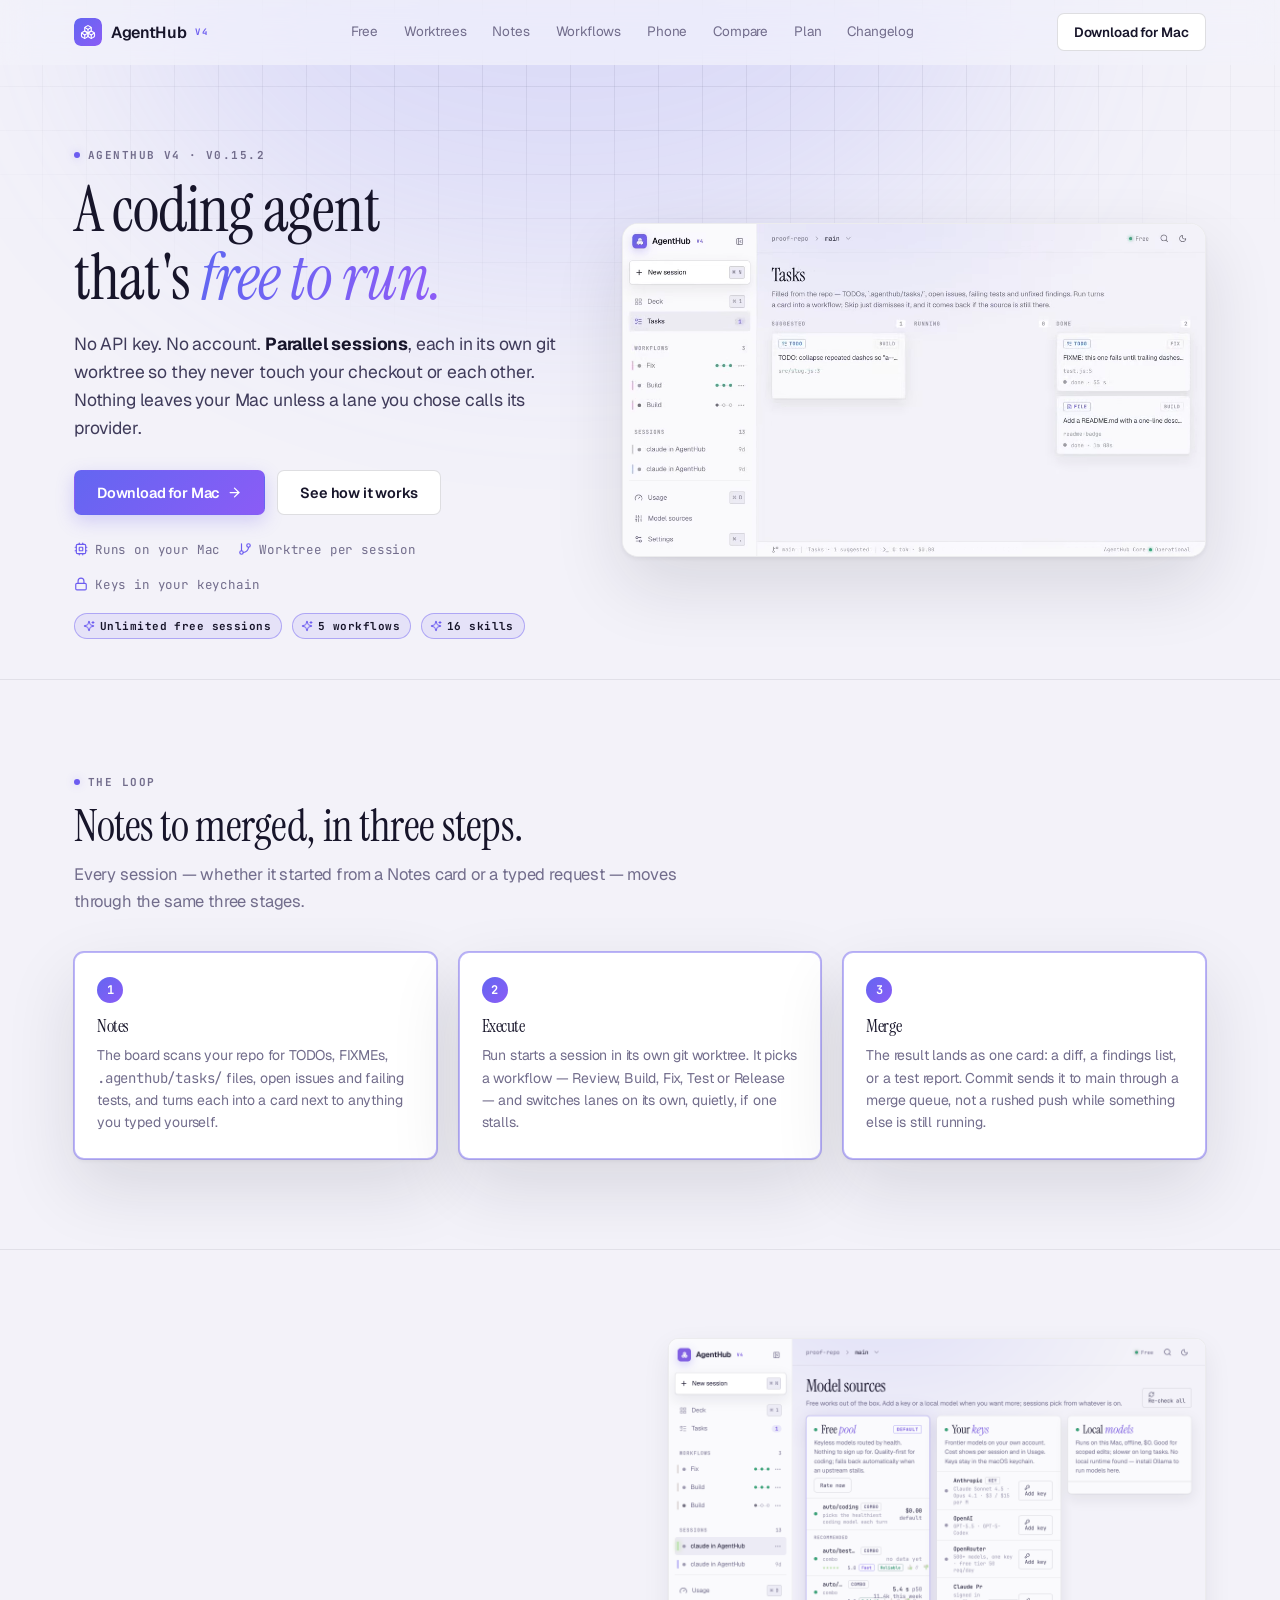
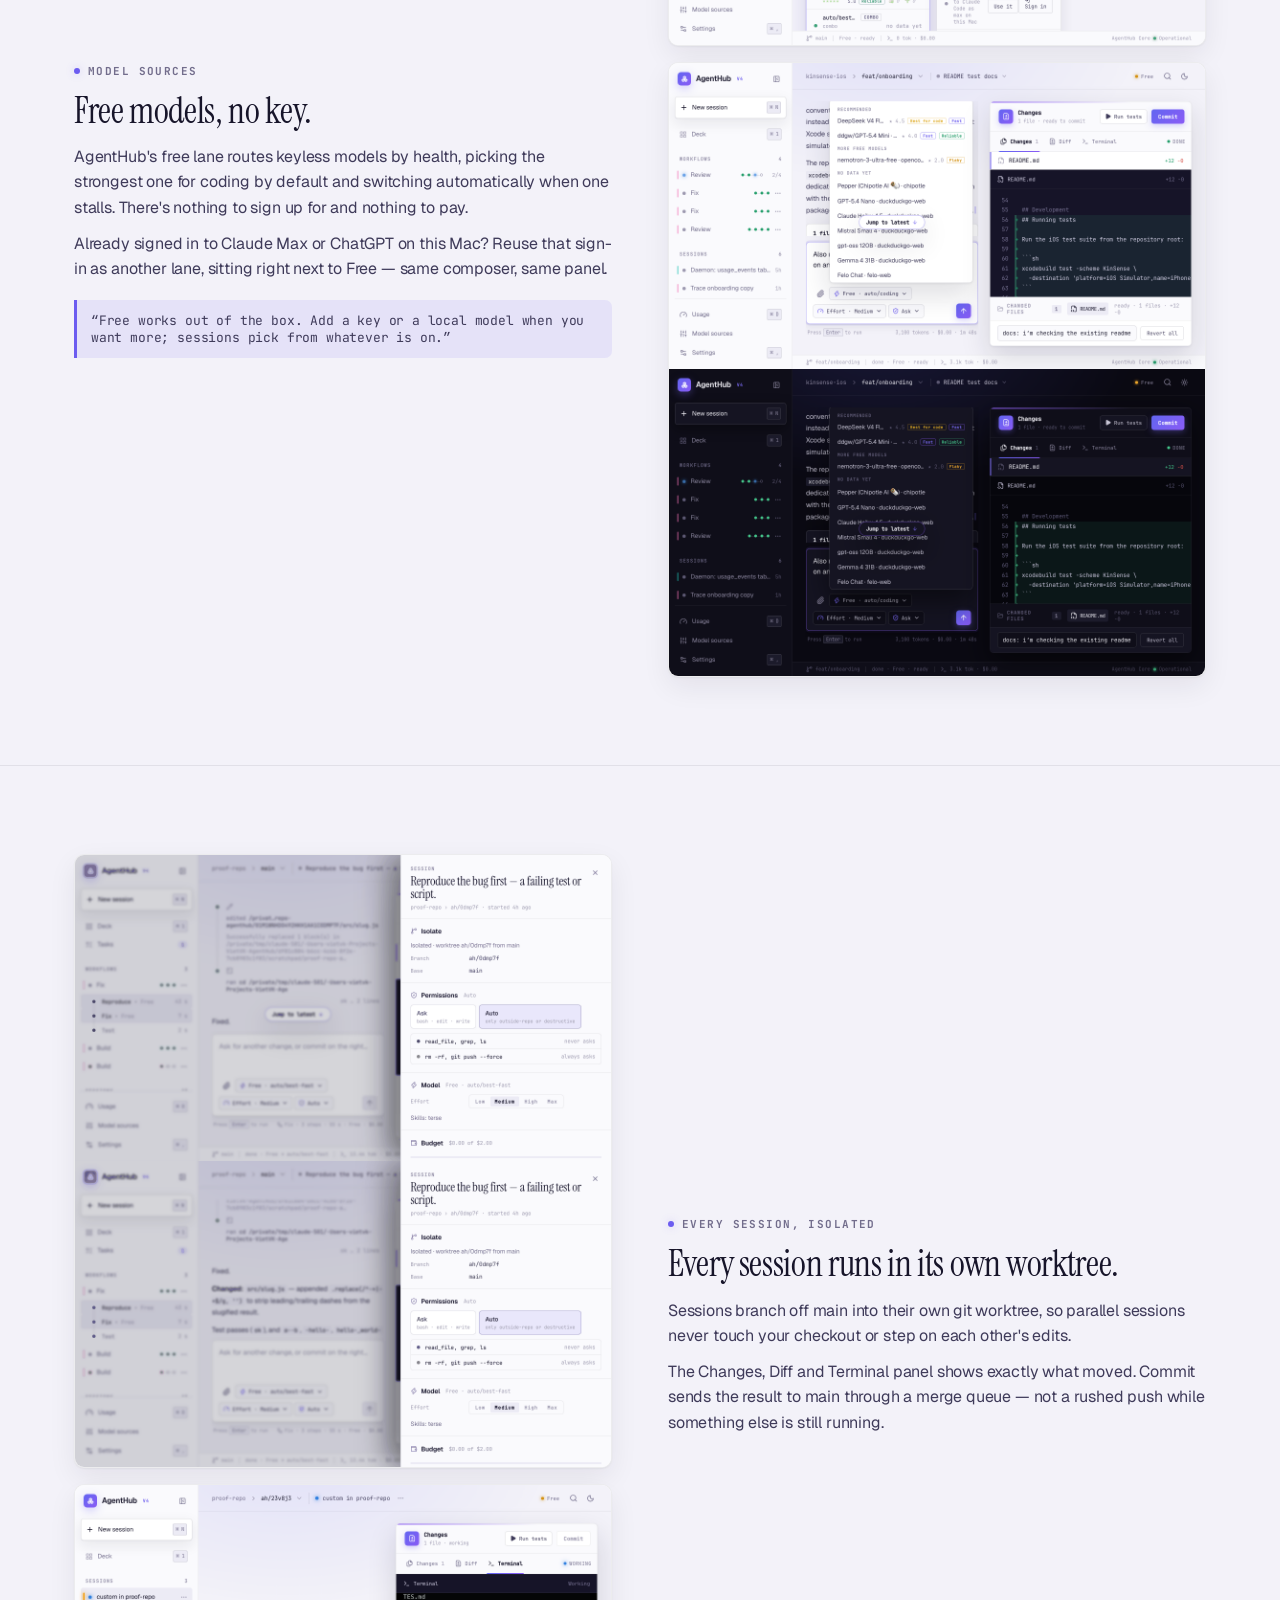
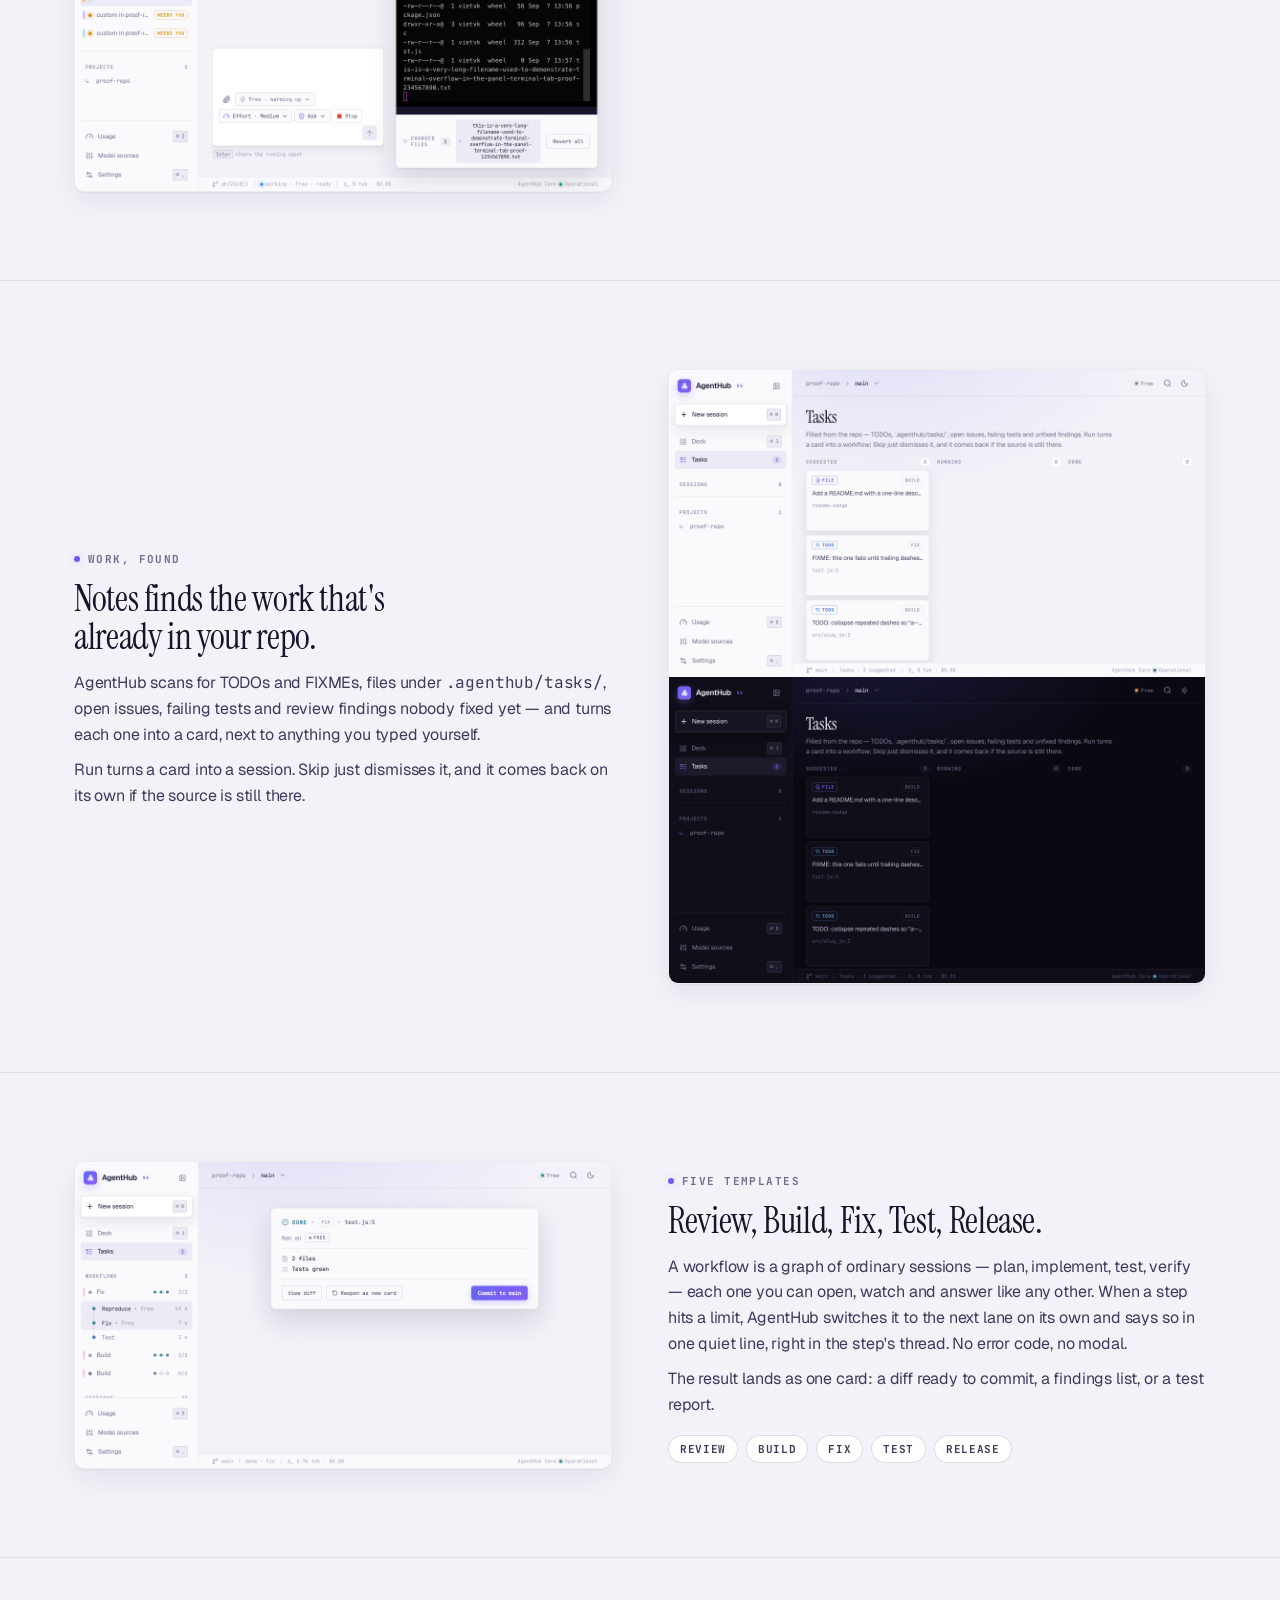
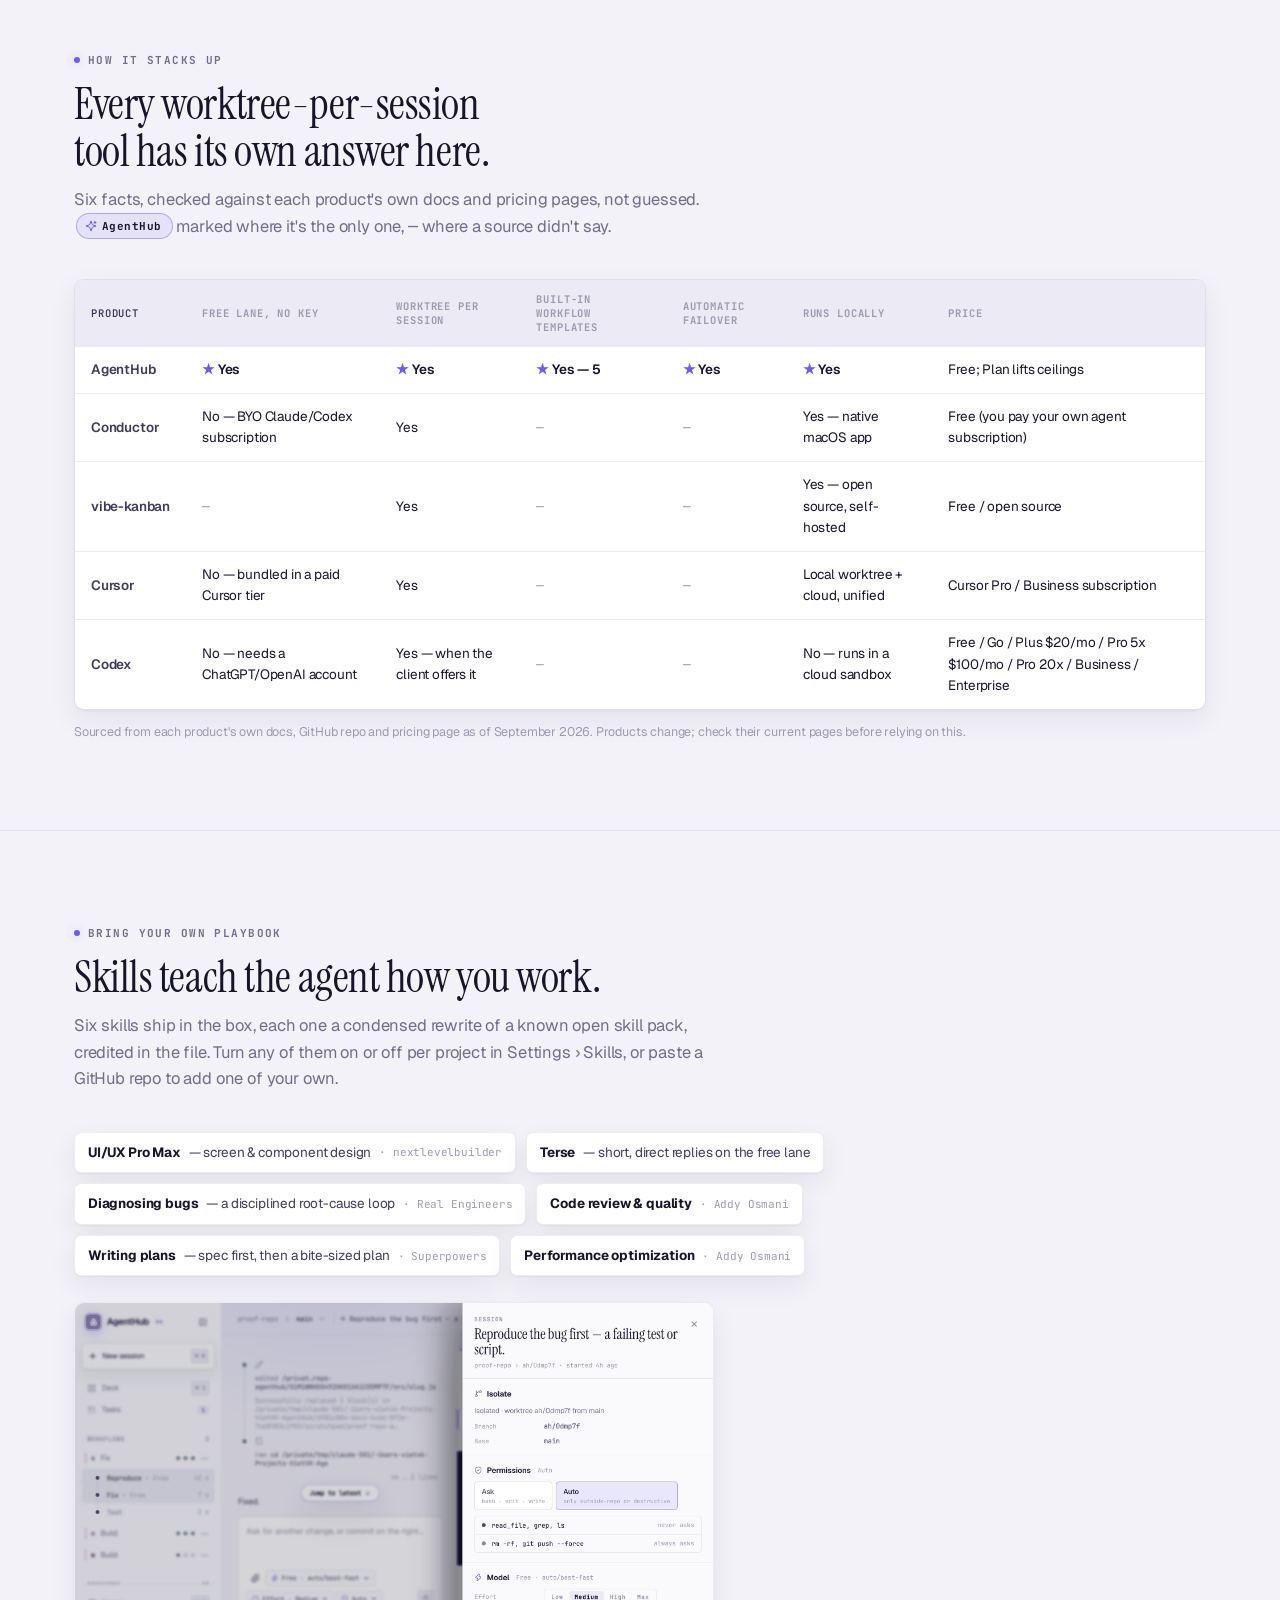
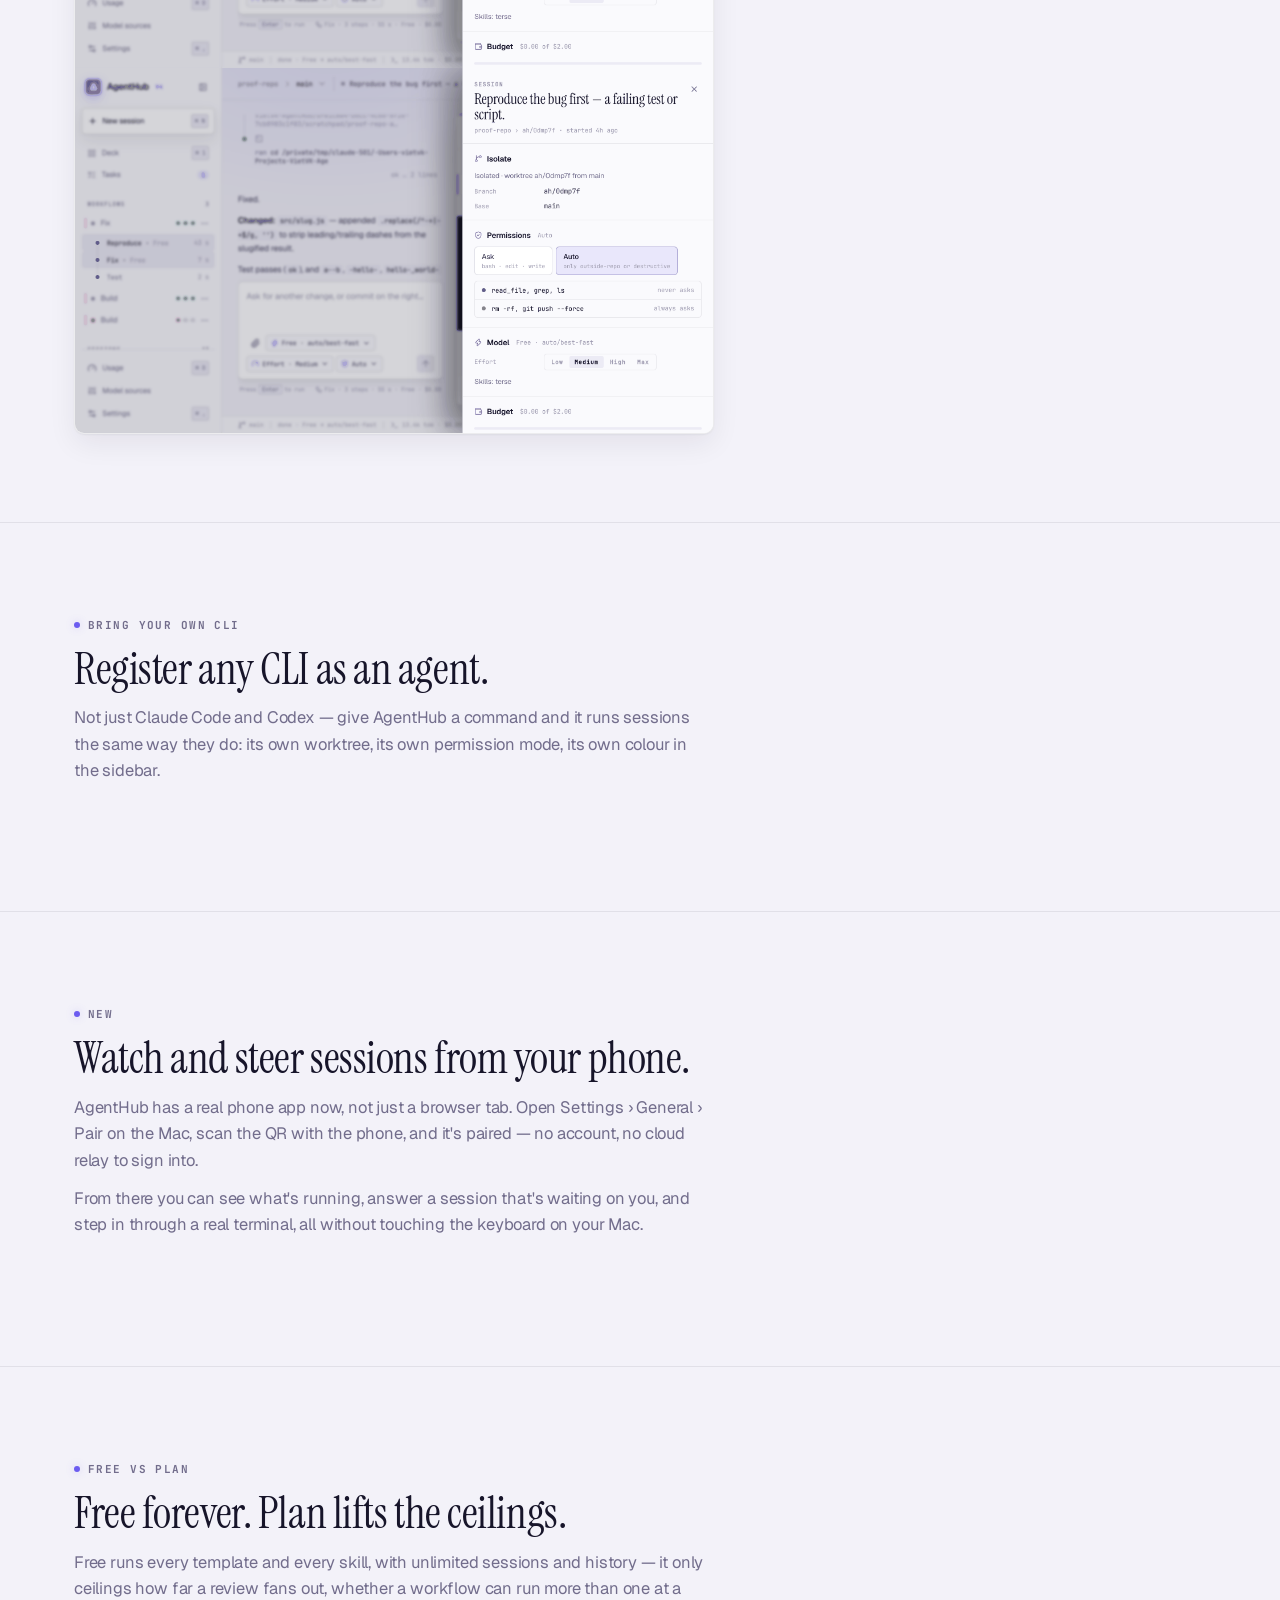
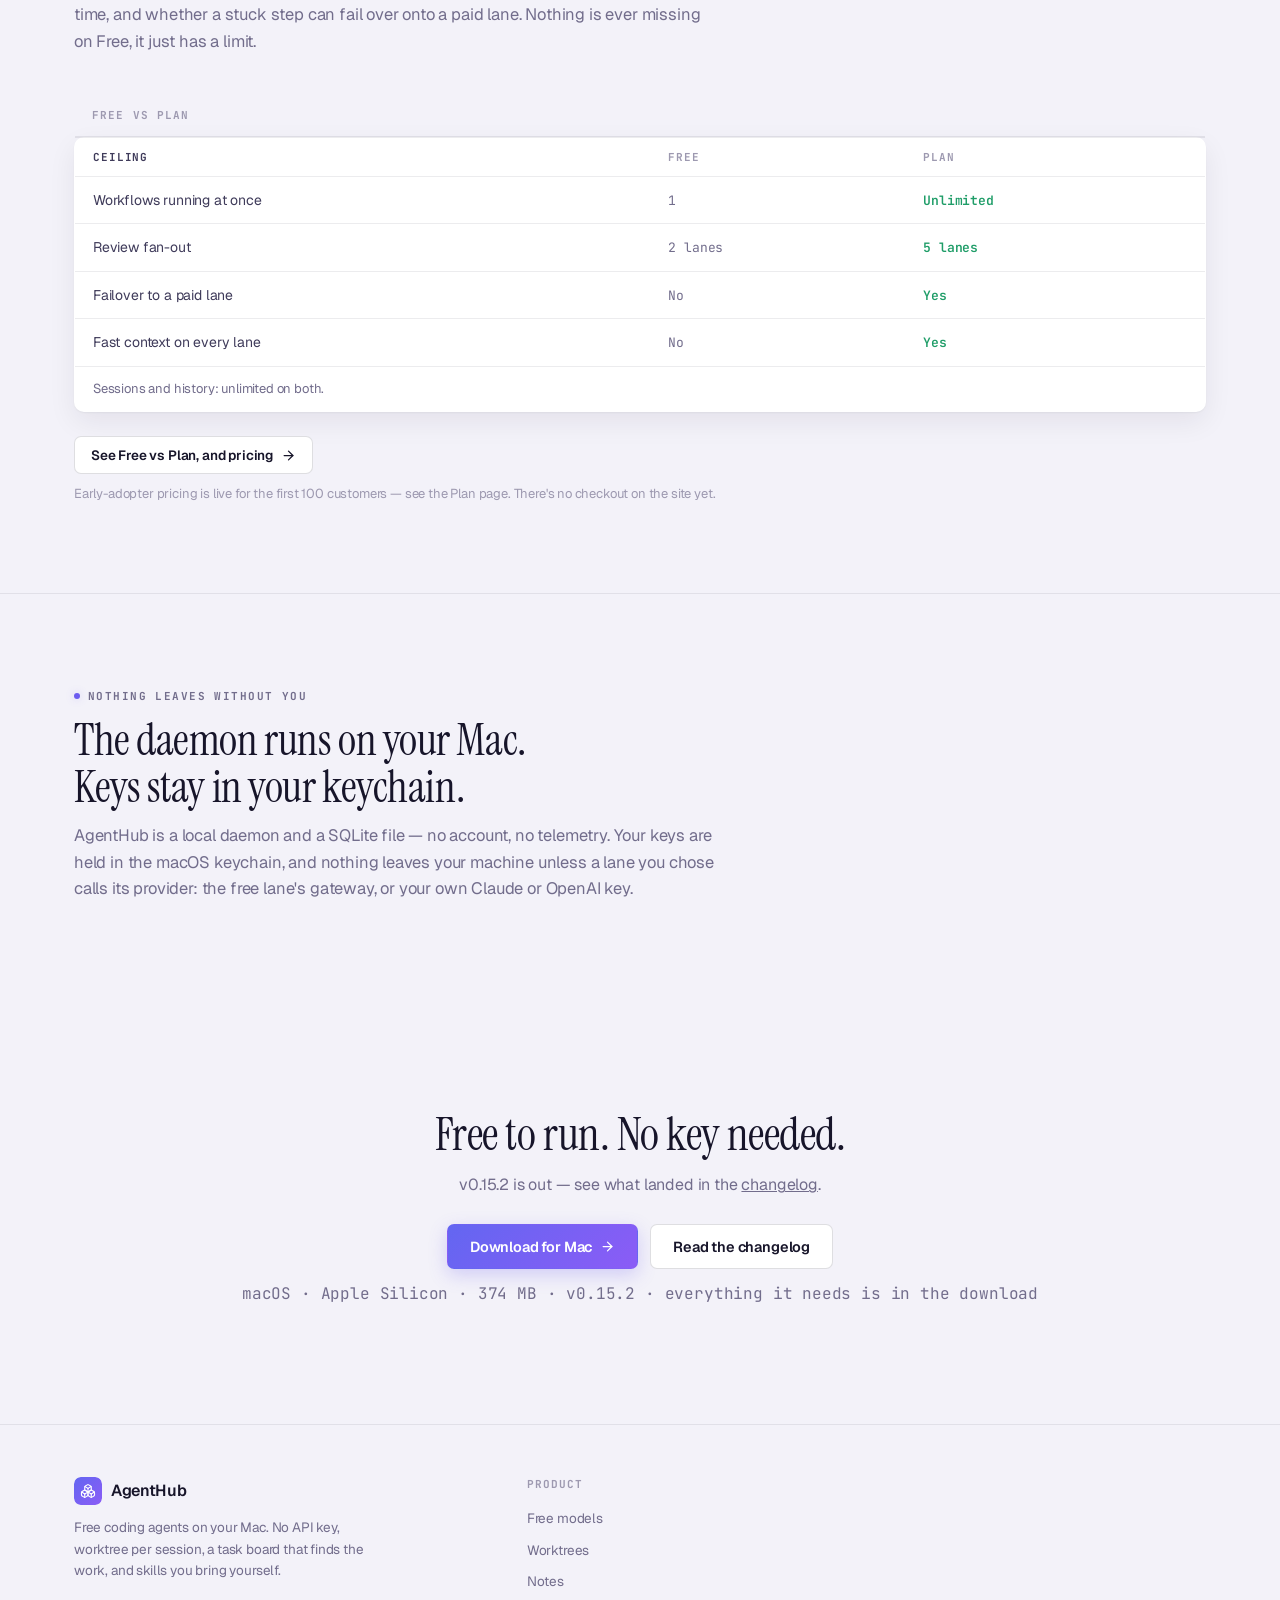
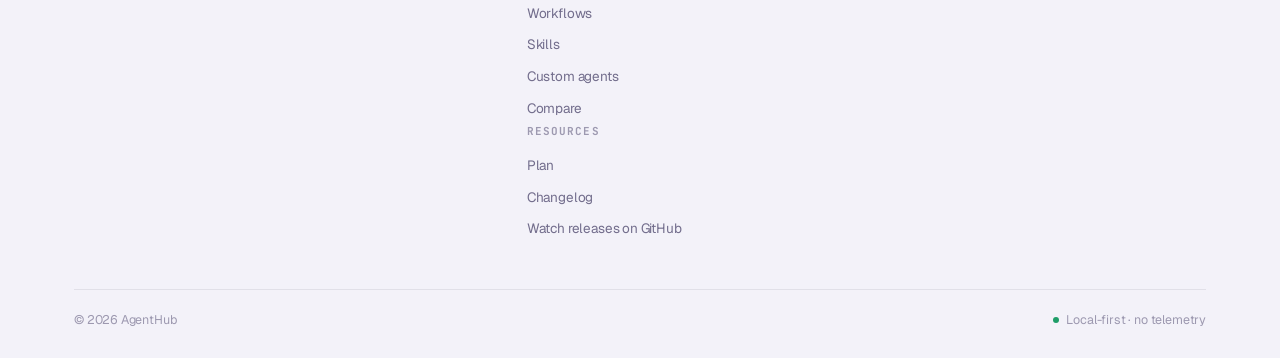
==== commit a579b41d: "site: v0.15.2 — the free lane starts, and says so when it cannot Co-Authored-By: Claude Opus 5 (1M c" ====
--- a/index.html
+++ b/index.html
@@ -73,7 +73,7 @@
       <a href="changelog.html">Changelog</a>
     </nav>
     <div class="nav-right">
-      <a class="btn btn-ghost" href="https://github.com/agenthubapp/agenthubapp.github.io/releases/download/v0.15.1/AgentHub_0.15.1_aarch64.dmg">Download for Mac</a>
+      <a class="btn btn-ghost" href="https://github.com/agenthubapp/agenthubapp.github.io/releases/download/v0.15.2/AgentHub_0.15.2_aarch64.dmg">Download for Mac</a>
       <button class="nav-toggle" id="navToggle" aria-label="Open menu" aria-expanded="false">
         <svg width="22" height="22"><use id="navToggleIcon" href="#i-menu"/></svg>
       </button>
@@ -98,7 +98,7 @@
   <section class="hero">
     <div class="container hero-grid">
       <div class="hero-copy">
-        <span class="eyebrow"><span class="dot"></span> AgentHub V4 · v0.15.1</span>
+        <span class="eyebrow"><span class="dot"></span> AgentHub V4 · v0.15.2</span>
         <h1>A coding agent that's <span class="grad-text">free to run.</span></h1>
         <p class="hero-sub">
           No API key. No account. <b>Parallel sessions</b>, each in its own git worktree so they never
@@ -106,7 +106,7 @@
           provider.
         </p>
         <div class="hero-cta">
-          <a class="btn btn-primary btn-lg" href="https://github.com/agenthubapp/agenthubapp.github.io/releases/download/v0.15.1/AgentHub_0.15.1_aarch64.dmg">Download for Mac <svg aria-hidden="true"><use href="#i-arrow"/></svg></a>
+          <a class="btn btn-primary btn-lg" href="https://github.com/agenthubapp/agenthubapp.github.io/releases/download/v0.15.2/AgentHub_0.15.2_aarch64.dmg">Download for Mac <svg aria-hidden="true"><use href="#i-arrow"/></svg></a>
           <a class="btn btn-ghost btn-lg" href="#free">See how it works</a>
         </div>
         <div class="hero-meta">
@@ -429,12 +429,12 @@
   <section class="cta-band" id="download">
     <div class="container">
       <h2>Free to run. No key needed.</h2>
-      <p>v0.15.1 is out — see what landed in the <a href="changelog.html" style="text-decoration:underline">changelog</a>.</p>
+      <p>v0.15.2 is out — see what landed in the <a href="changelog.html" style="text-decoration:underline">changelog</a>.</p>
       <div class="hero-cta">
-        <a class="btn btn-primary btn-lg" href="https://github.com/agenthubapp/agenthubapp.github.io/releases/download/v0.15.1/AgentHub_0.15.1_aarch64.dmg" aria-label="Download for Mac">Download for Mac <svg aria-hidden="true"><use href="#i-arrow"/></svg></a>
+        <a class="btn btn-primary btn-lg" href="https://github.com/agenthubapp/agenthubapp.github.io/releases/download/v0.15.2/AgentHub_0.15.2_aarch64.dmg" aria-label="Download for Mac">Download for Mac <svg aria-hidden="true"><use href="#i-arrow"/></svg></a>
         <a class="btn btn-ghost btn-lg" href="changelog.html">Read the changelog</a>
       </div>
-      <p class="fine">macOS · Apple Silicon · 377 MB · v0.15.1 · everything it needs is in the download</p>
+      <p class="fine">macOS · Apple Silicon · 374 MB · v0.15.2 · everything it needs is in the download</p>
     </div>
   </section>
 
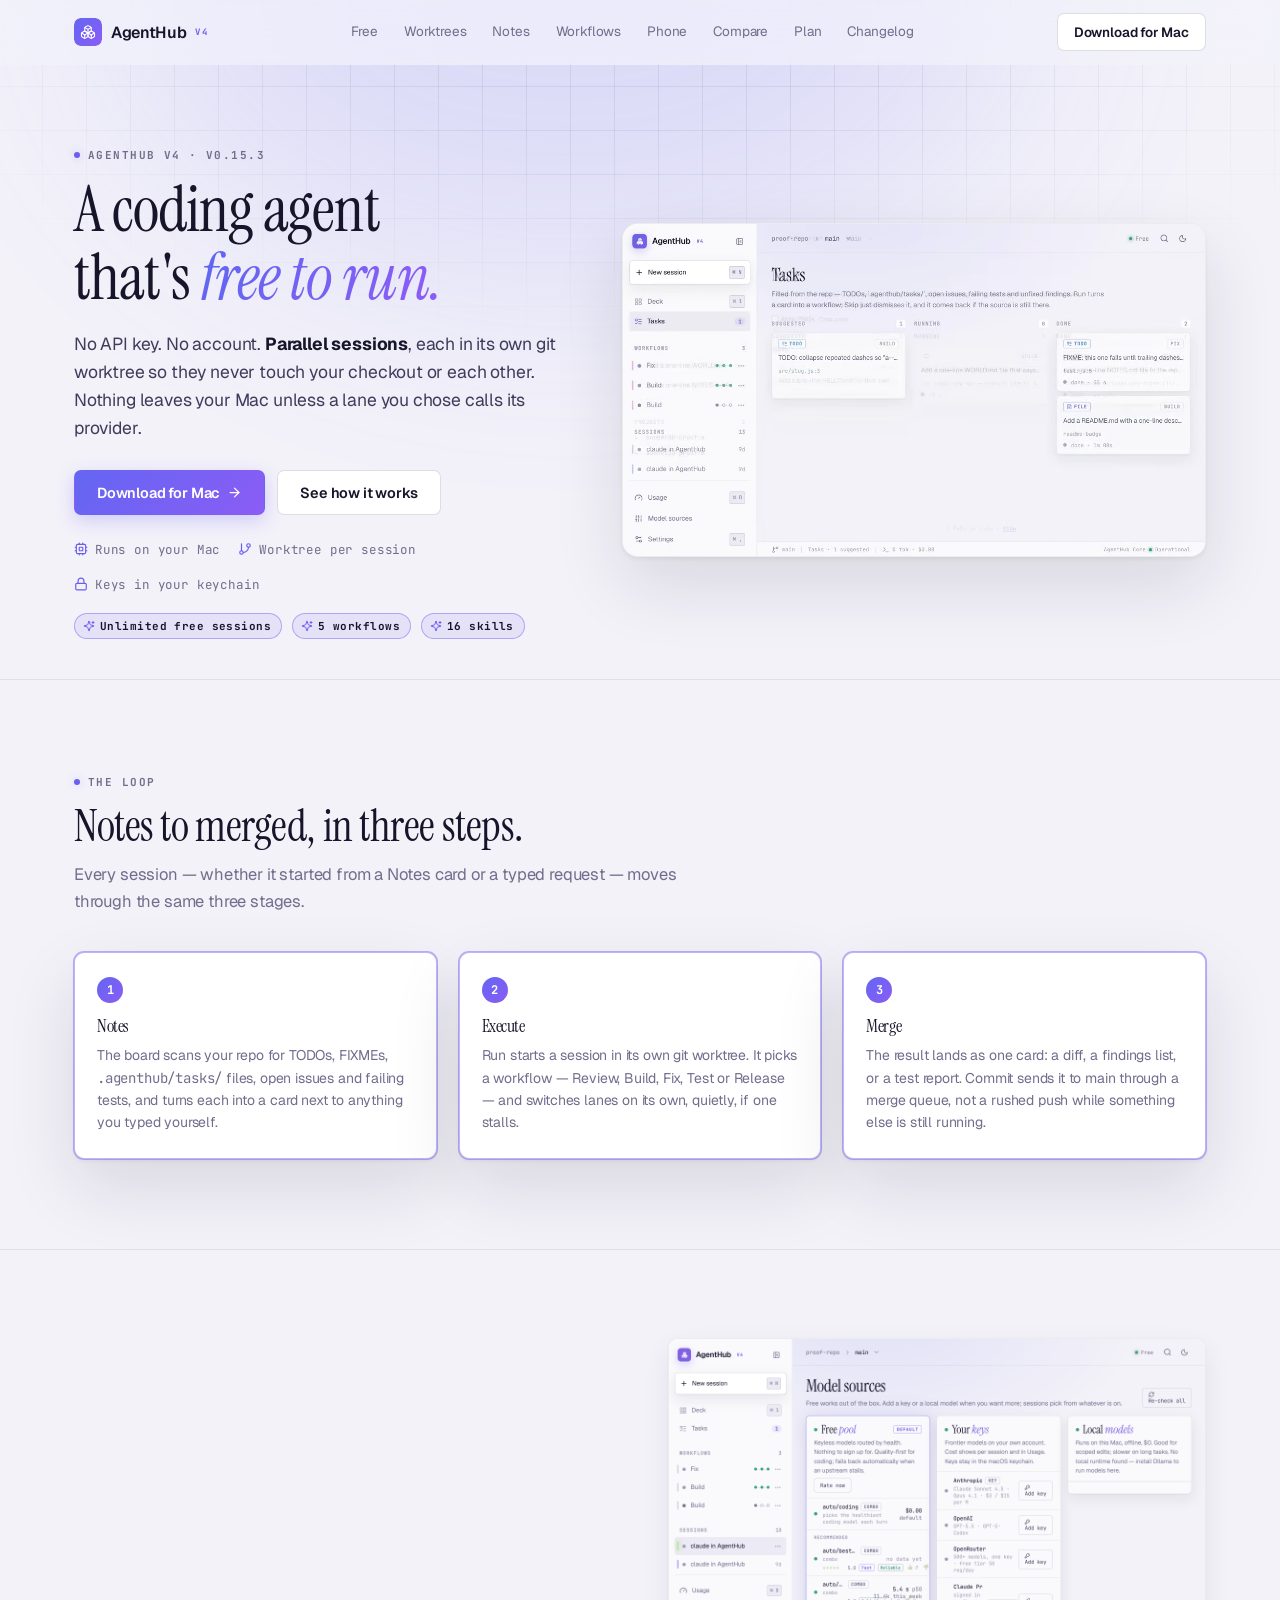
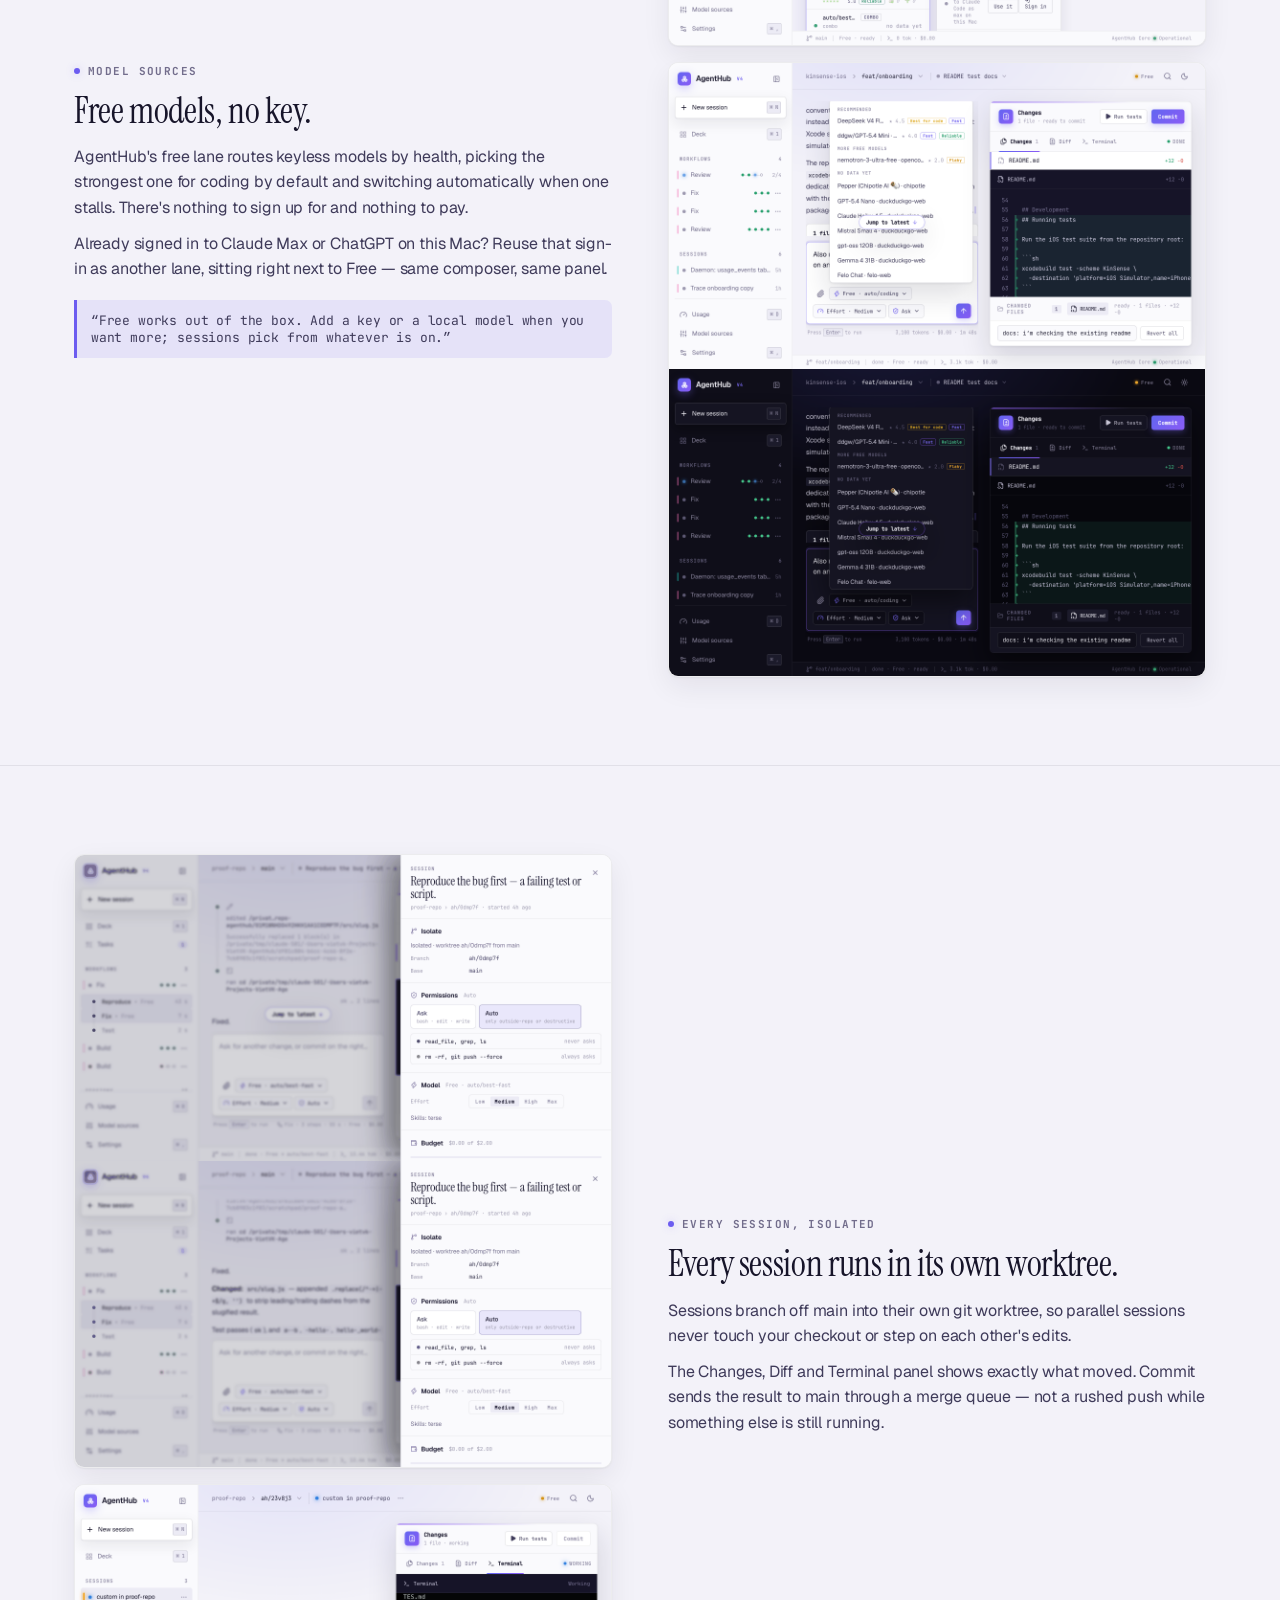
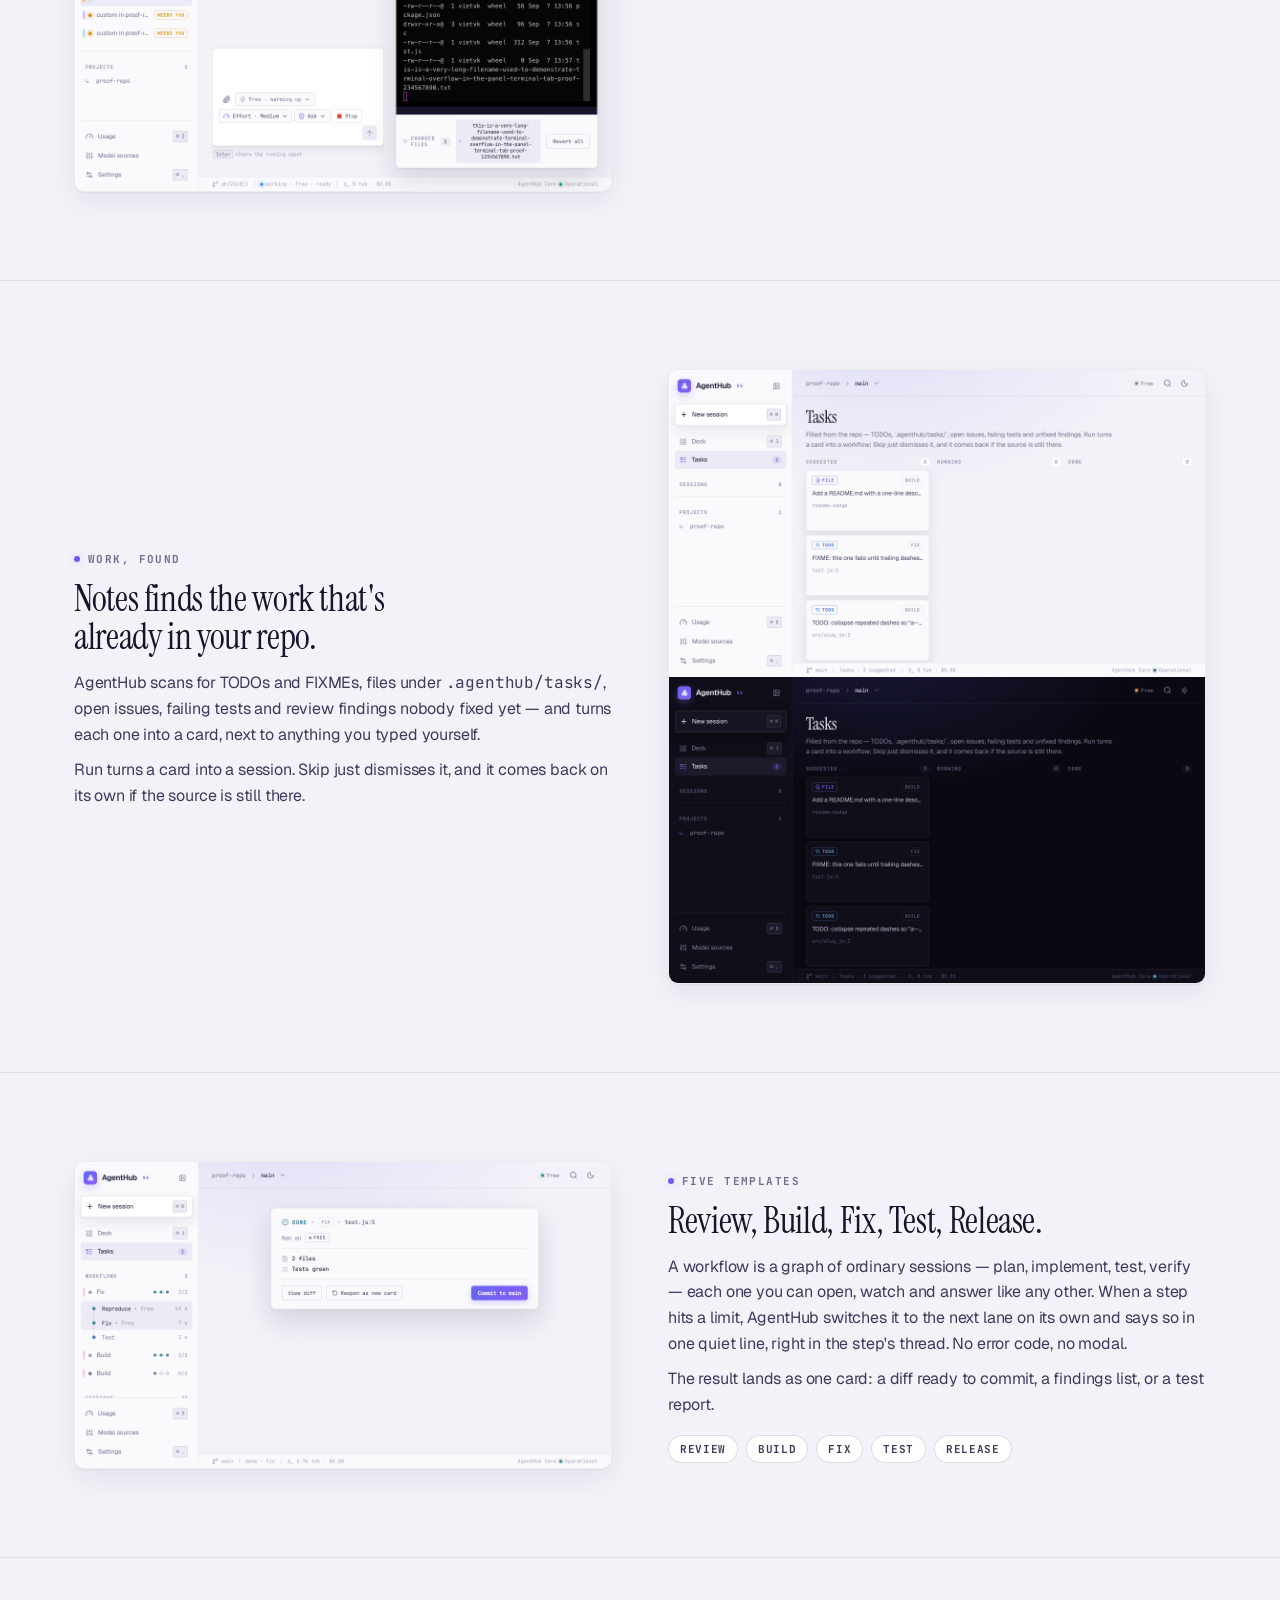
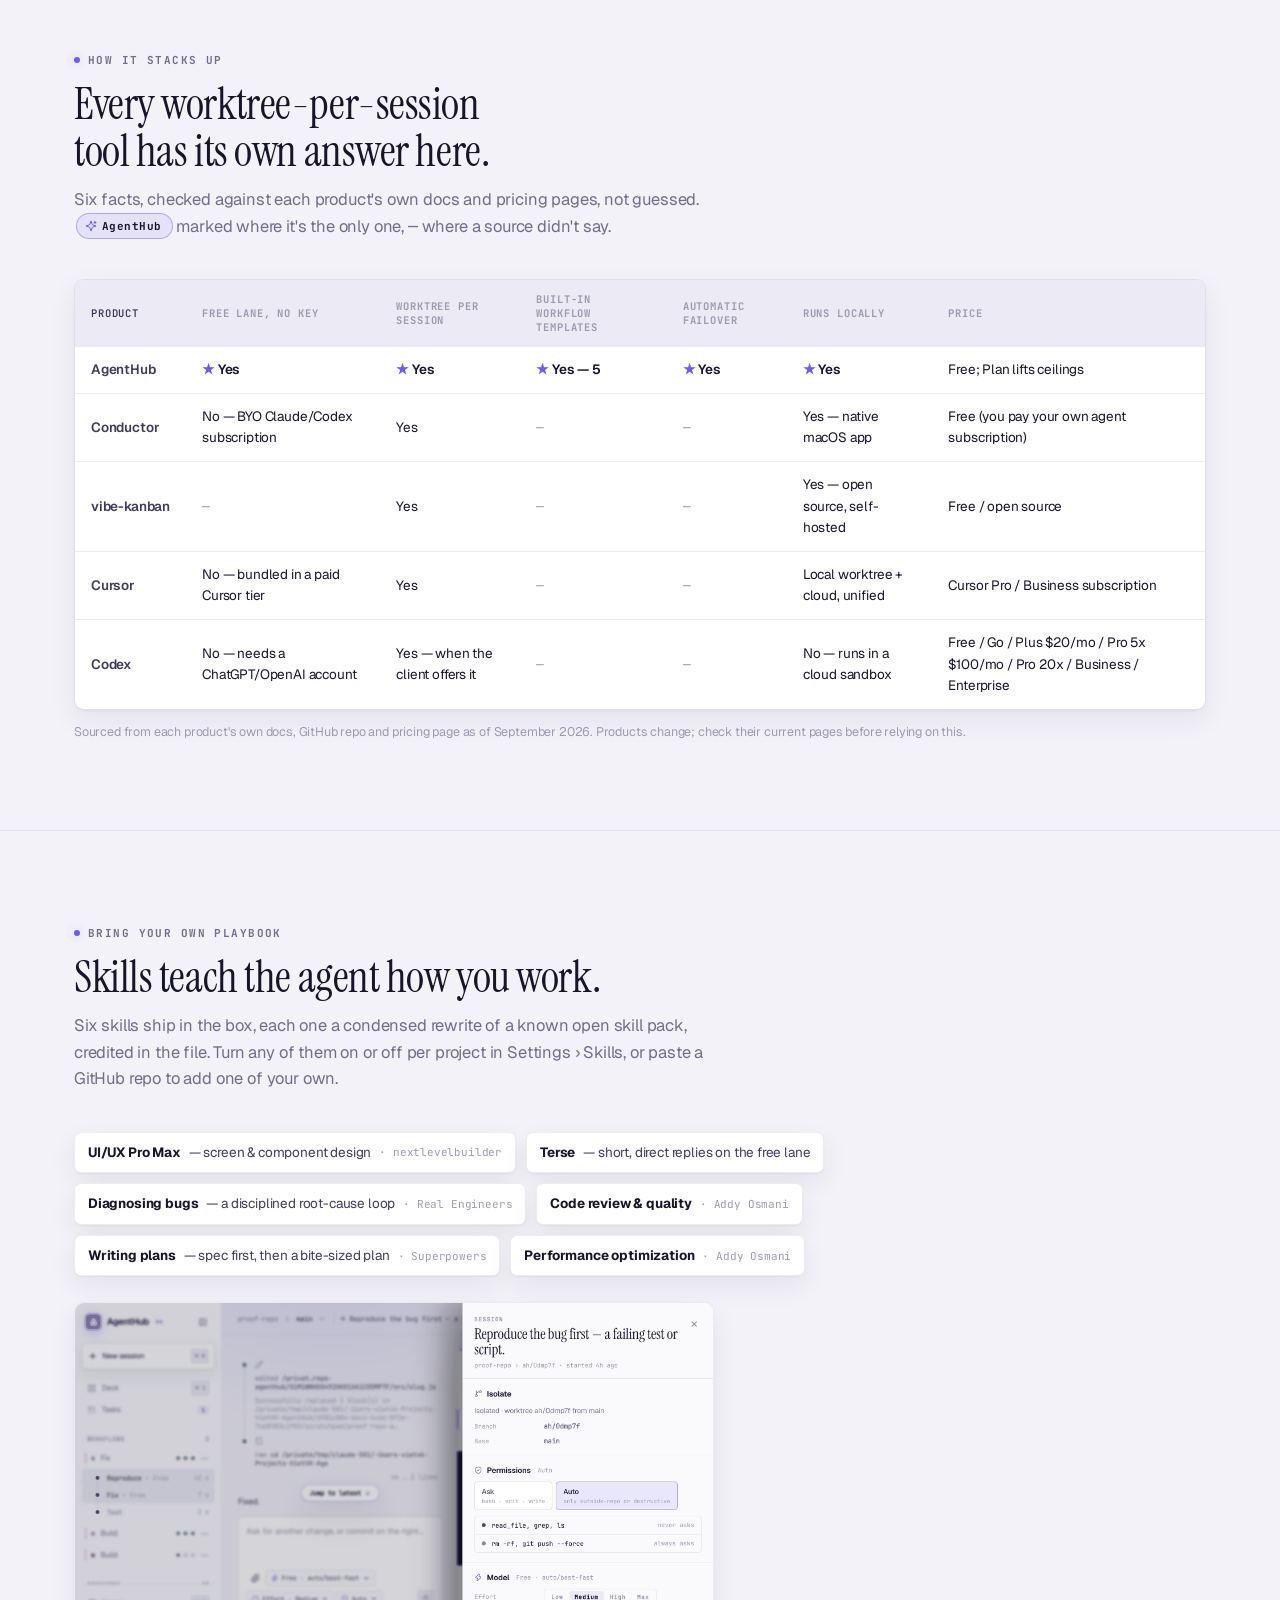
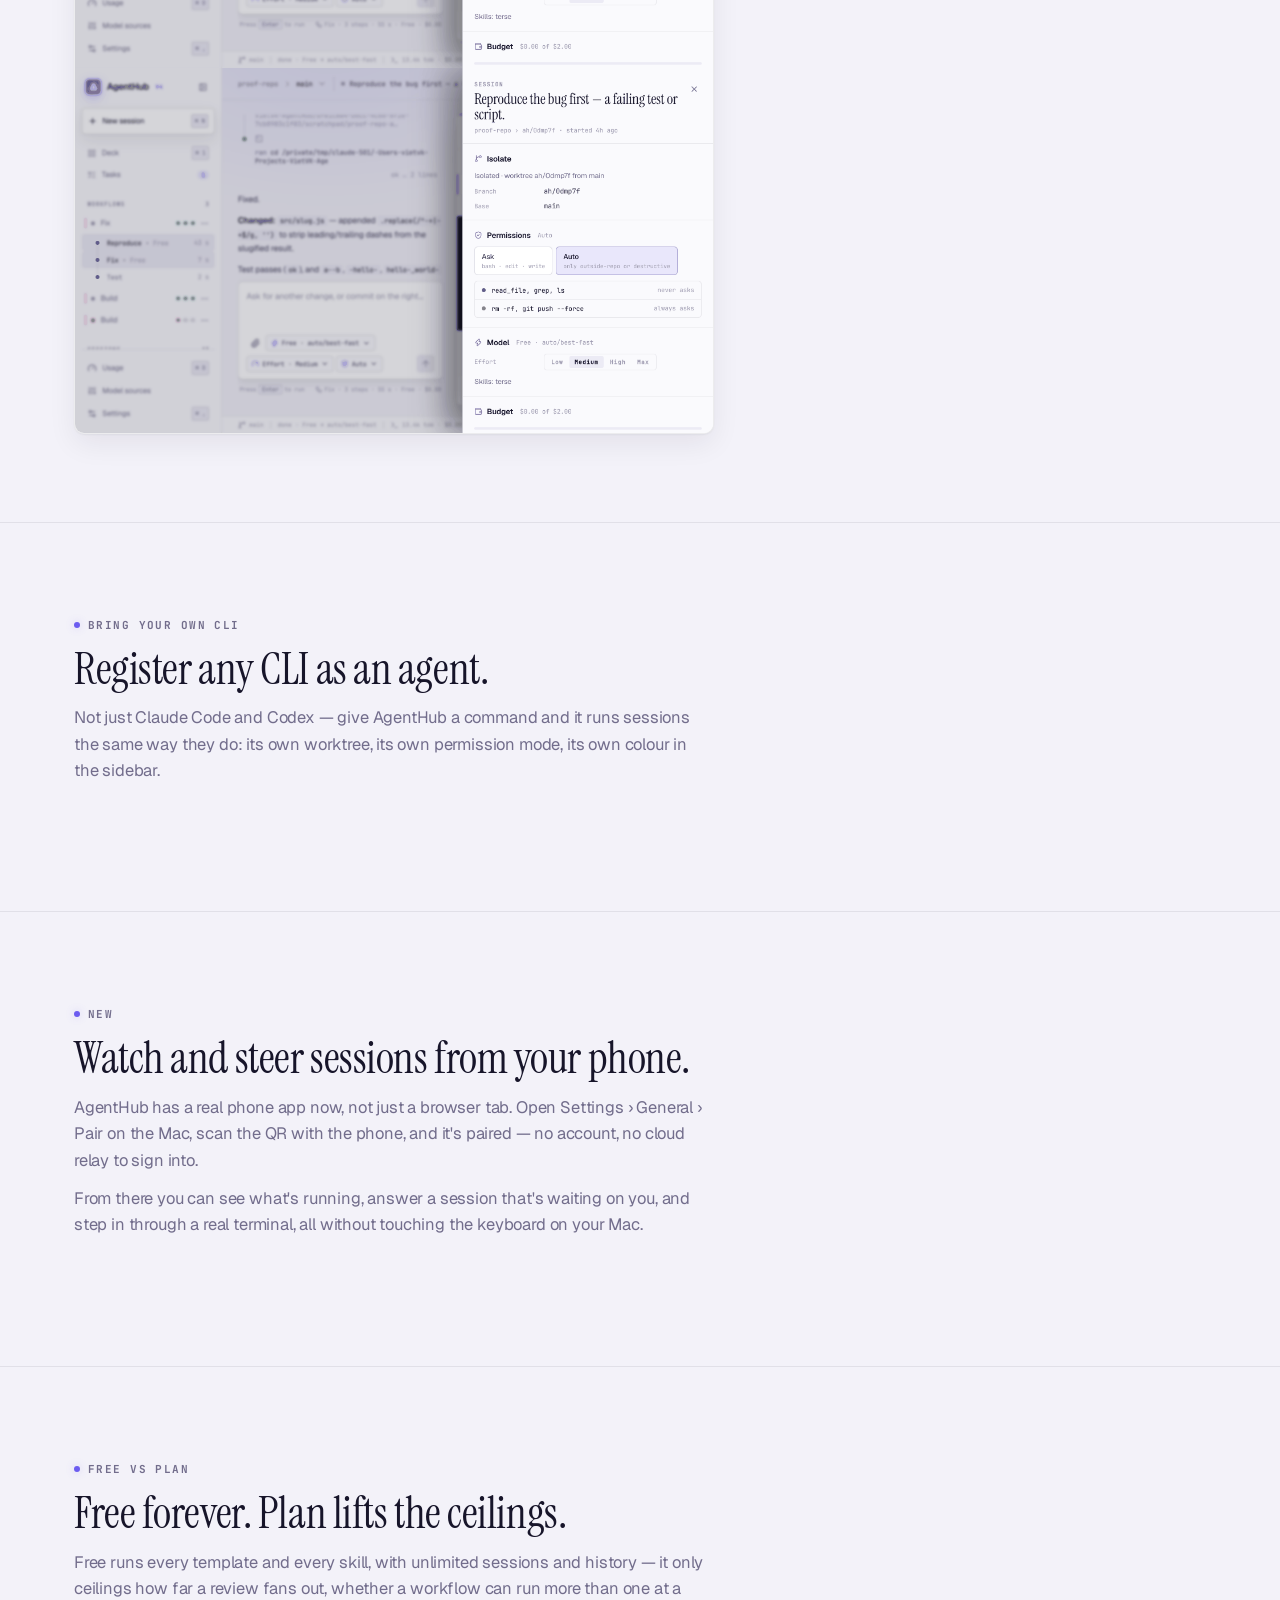
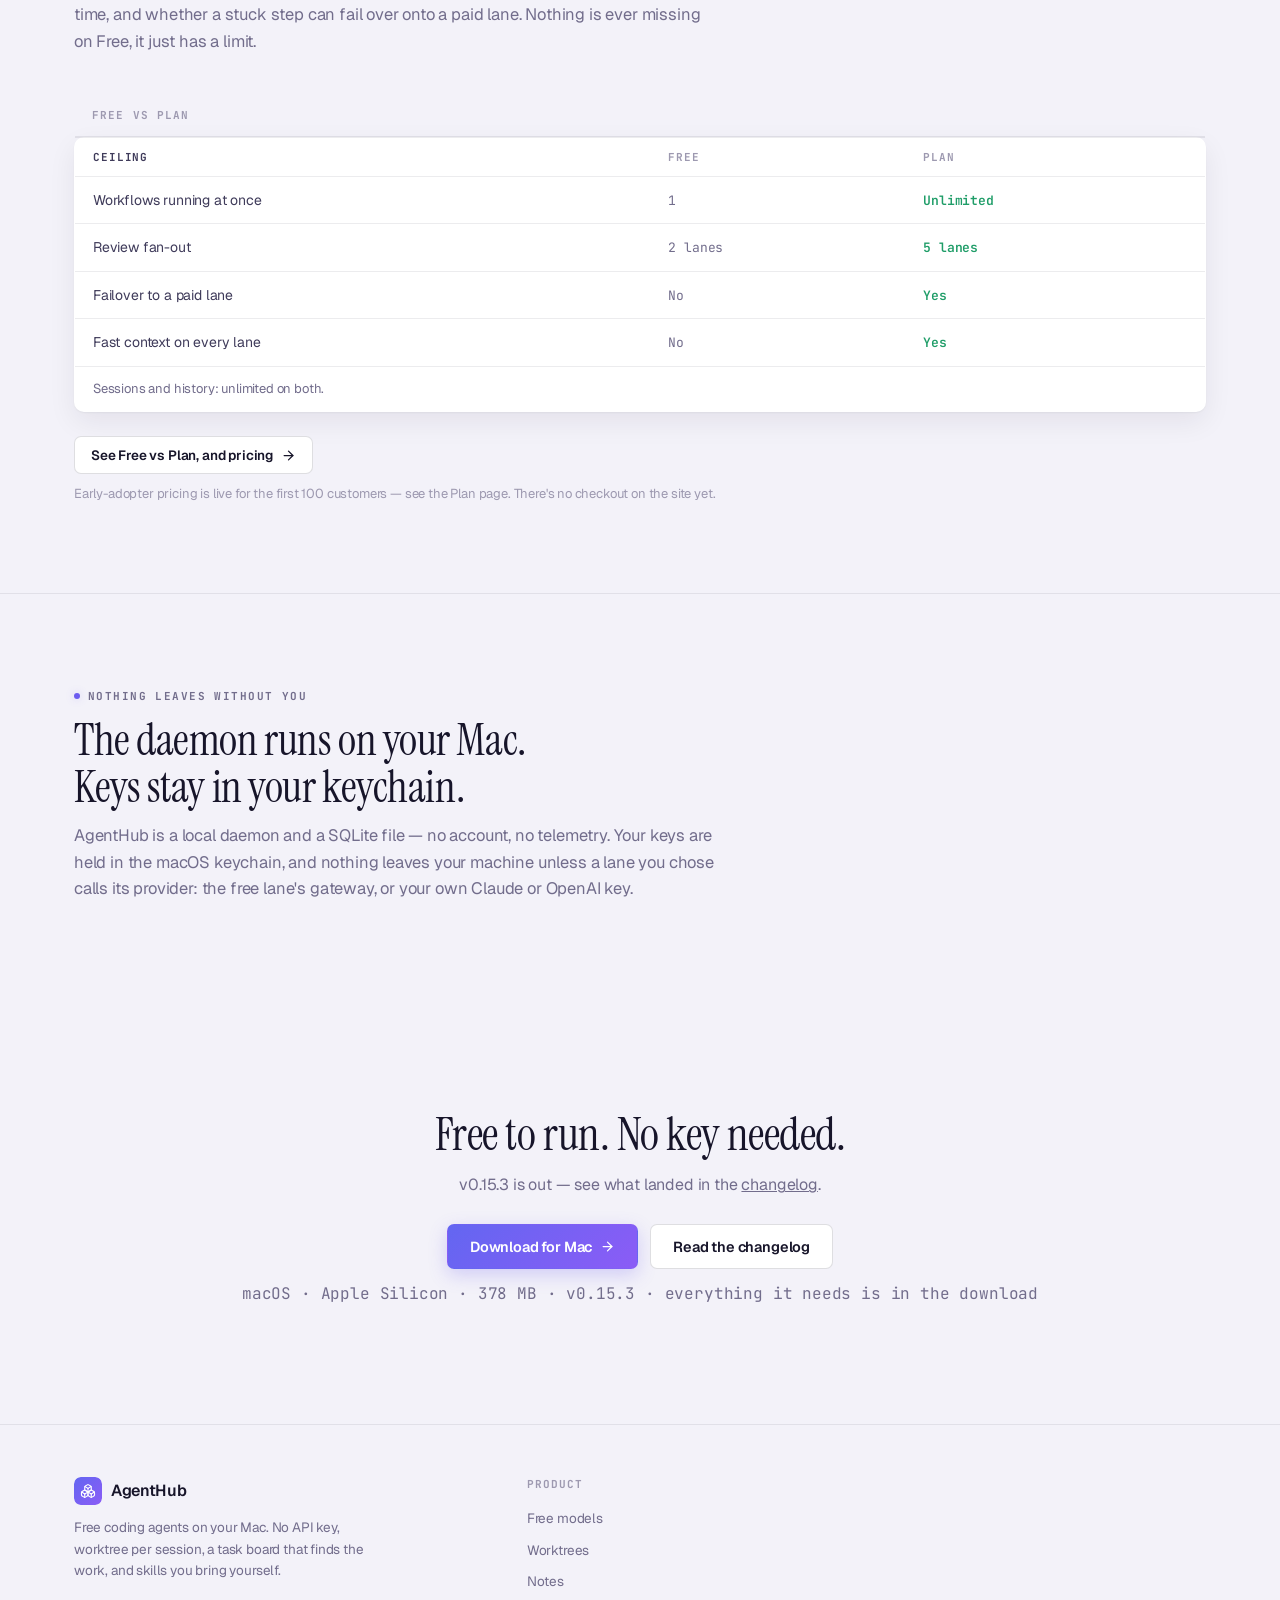
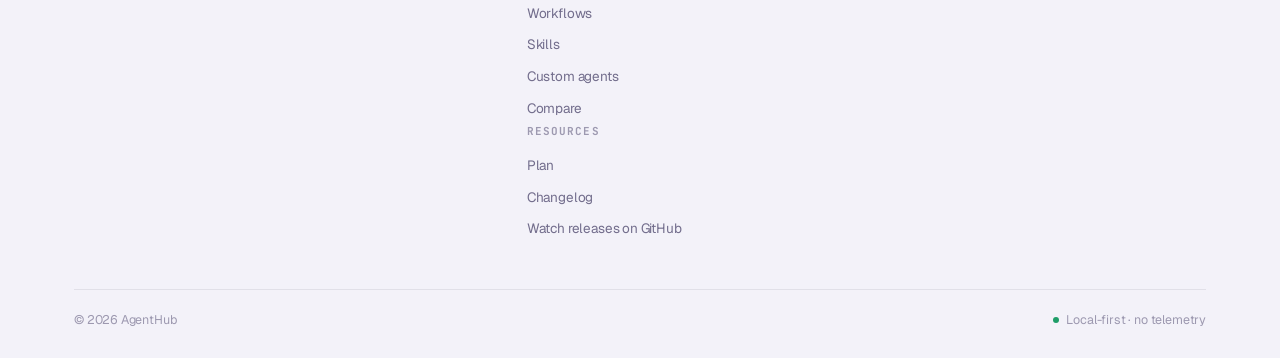
==== commit d69553d4: "site: v0.15.3 — the free lane starts Co-Authored-By: Claude Opus 5 (1M context) <noreply@anthropic.c" ====
--- a/index.html
+++ b/index.html
@@ -73,7 +73,7 @@
       <a href="changelog.html">Changelog</a>
     </nav>
     <div class="nav-right">
-      <a class="btn btn-ghost" href="https://github.com/agenthubapp/agenthubapp.github.io/releases/download/v0.15.2/AgentHub_0.15.2_aarch64.dmg">Download for Mac</a>
+      <a class="btn btn-ghost" href="https://github.com/agenthubapp/agenthubapp.github.io/releases/download/v0.15.3/AgentHub_0.15.3_aarch64.dmg">Download for Mac</a>
       <button class="nav-toggle" id="navToggle" aria-label="Open menu" aria-expanded="false">
         <svg width="22" height="22"><use id="navToggleIcon" href="#i-menu"/></svg>
       </button>
@@ -98,7 +98,7 @@
   <section class="hero">
     <div class="container hero-grid">
       <div class="hero-copy">
-        <span class="eyebrow"><span class="dot"></span> AgentHub V4 · v0.15.2</span>
+        <span class="eyebrow"><span class="dot"></span> AgentHub V4 · v0.15.3</span>
         <h1>A coding agent that's <span class="grad-text">free to run.</span></h1>
         <p class="hero-sub">
           No API key. No account. <b>Parallel sessions</b>, each in its own git worktree so they never
@@ -106,7 +106,7 @@
           provider.
         </p>
         <div class="hero-cta">
-          <a class="btn btn-primary btn-lg" href="https://github.com/agenthubapp/agenthubapp.github.io/releases/download/v0.15.2/AgentHub_0.15.2_aarch64.dmg">Download for Mac <svg aria-hidden="true"><use href="#i-arrow"/></svg></a>
+          <a class="btn btn-primary btn-lg" href="https://github.com/agenthubapp/agenthubapp.github.io/releases/download/v0.15.3/AgentHub_0.15.3_aarch64.dmg">Download for Mac <svg aria-hidden="true"><use href="#i-arrow"/></svg></a>
           <a class="btn btn-ghost btn-lg" href="#free">See how it works</a>
         </div>
         <div class="hero-meta">
@@ -429,12 +429,12 @@
   <section class="cta-band" id="download">
     <div class="container">
       <h2>Free to run. No key needed.</h2>
-      <p>v0.15.2 is out — see what landed in the <a href="changelog.html" style="text-decoration:underline">changelog</a>.</p>
+      <p>v0.15.3 is out — see what landed in the <a href="changelog.html" style="text-decoration:underline">changelog</a>.</p>
       <div class="hero-cta">
-        <a class="btn btn-primary btn-lg" href="https://github.com/agenthubapp/agenthubapp.github.io/releases/download/v0.15.2/AgentHub_0.15.2_aarch64.dmg" aria-label="Download for Mac">Download for Mac <svg aria-hidden="true"><use href="#i-arrow"/></svg></a>
+        <a class="btn btn-primary btn-lg" href="https://github.com/agenthubapp/agenthubapp.github.io/releases/download/v0.15.3/AgentHub_0.15.3_aarch64.dmg" aria-label="Download for Mac">Download for Mac <svg aria-hidden="true"><use href="#i-arrow"/></svg></a>
         <a class="btn btn-ghost btn-lg" href="changelog.html">Read the changelog</a>
       </div>
-      <p class="fine">macOS · Apple Silicon · 374 MB · v0.15.2 · everything it needs is in the download</p>
+      <p class="fine">macOS · Apple Silicon · 378 MB · v0.15.3 · everything it needs is in the download</p>
     </div>
   </section>
 
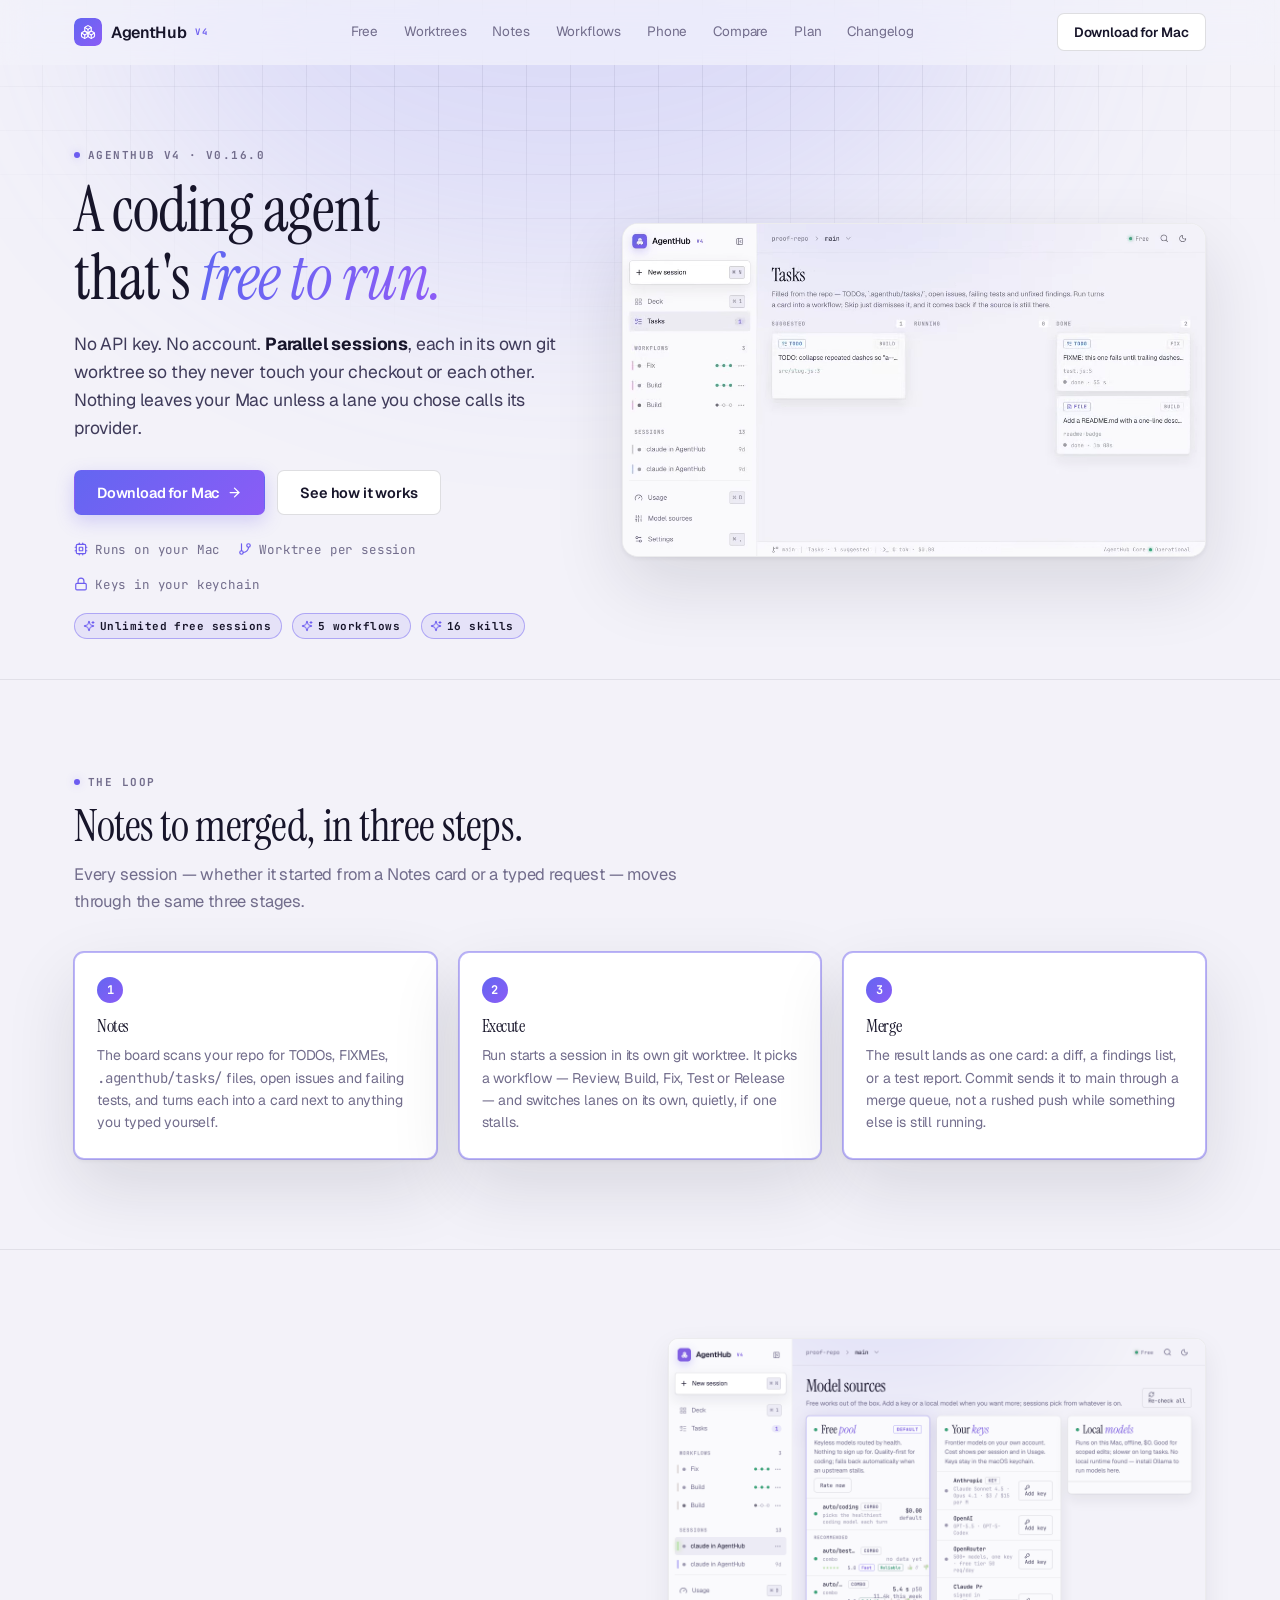
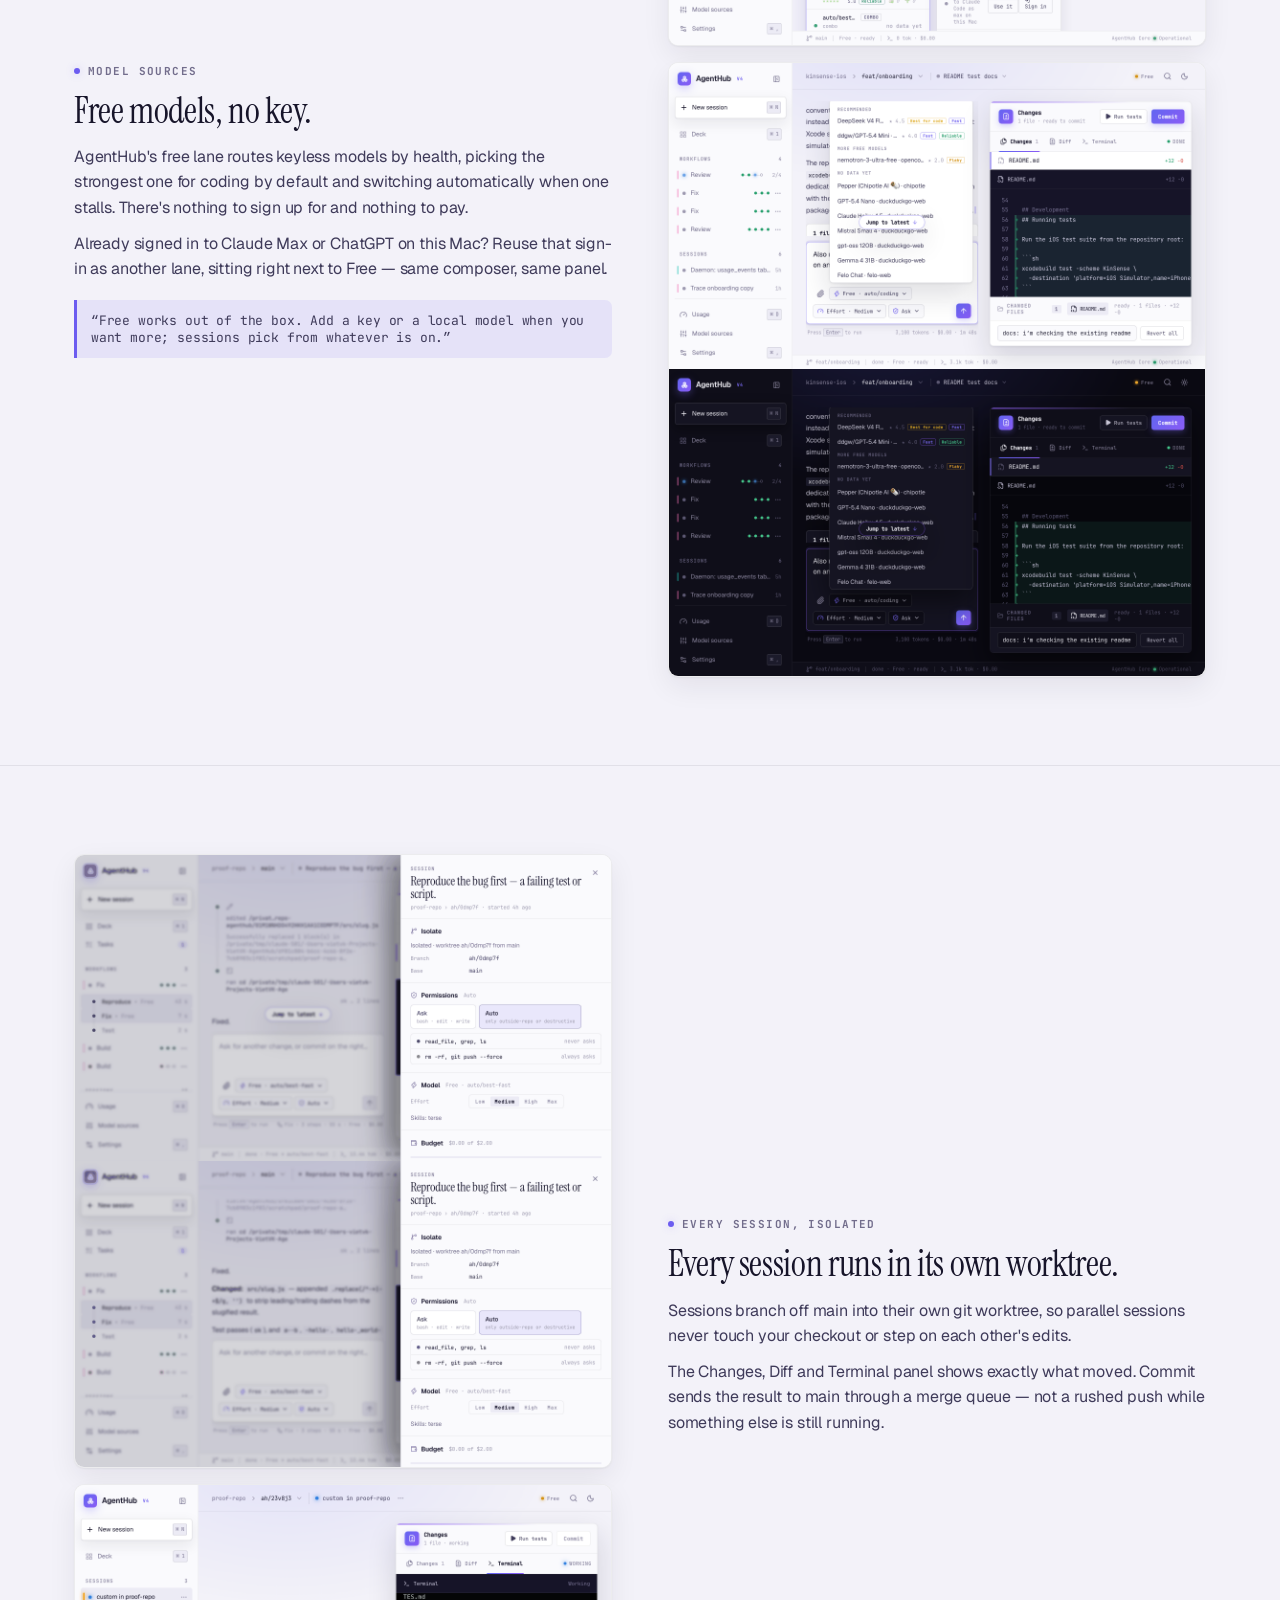
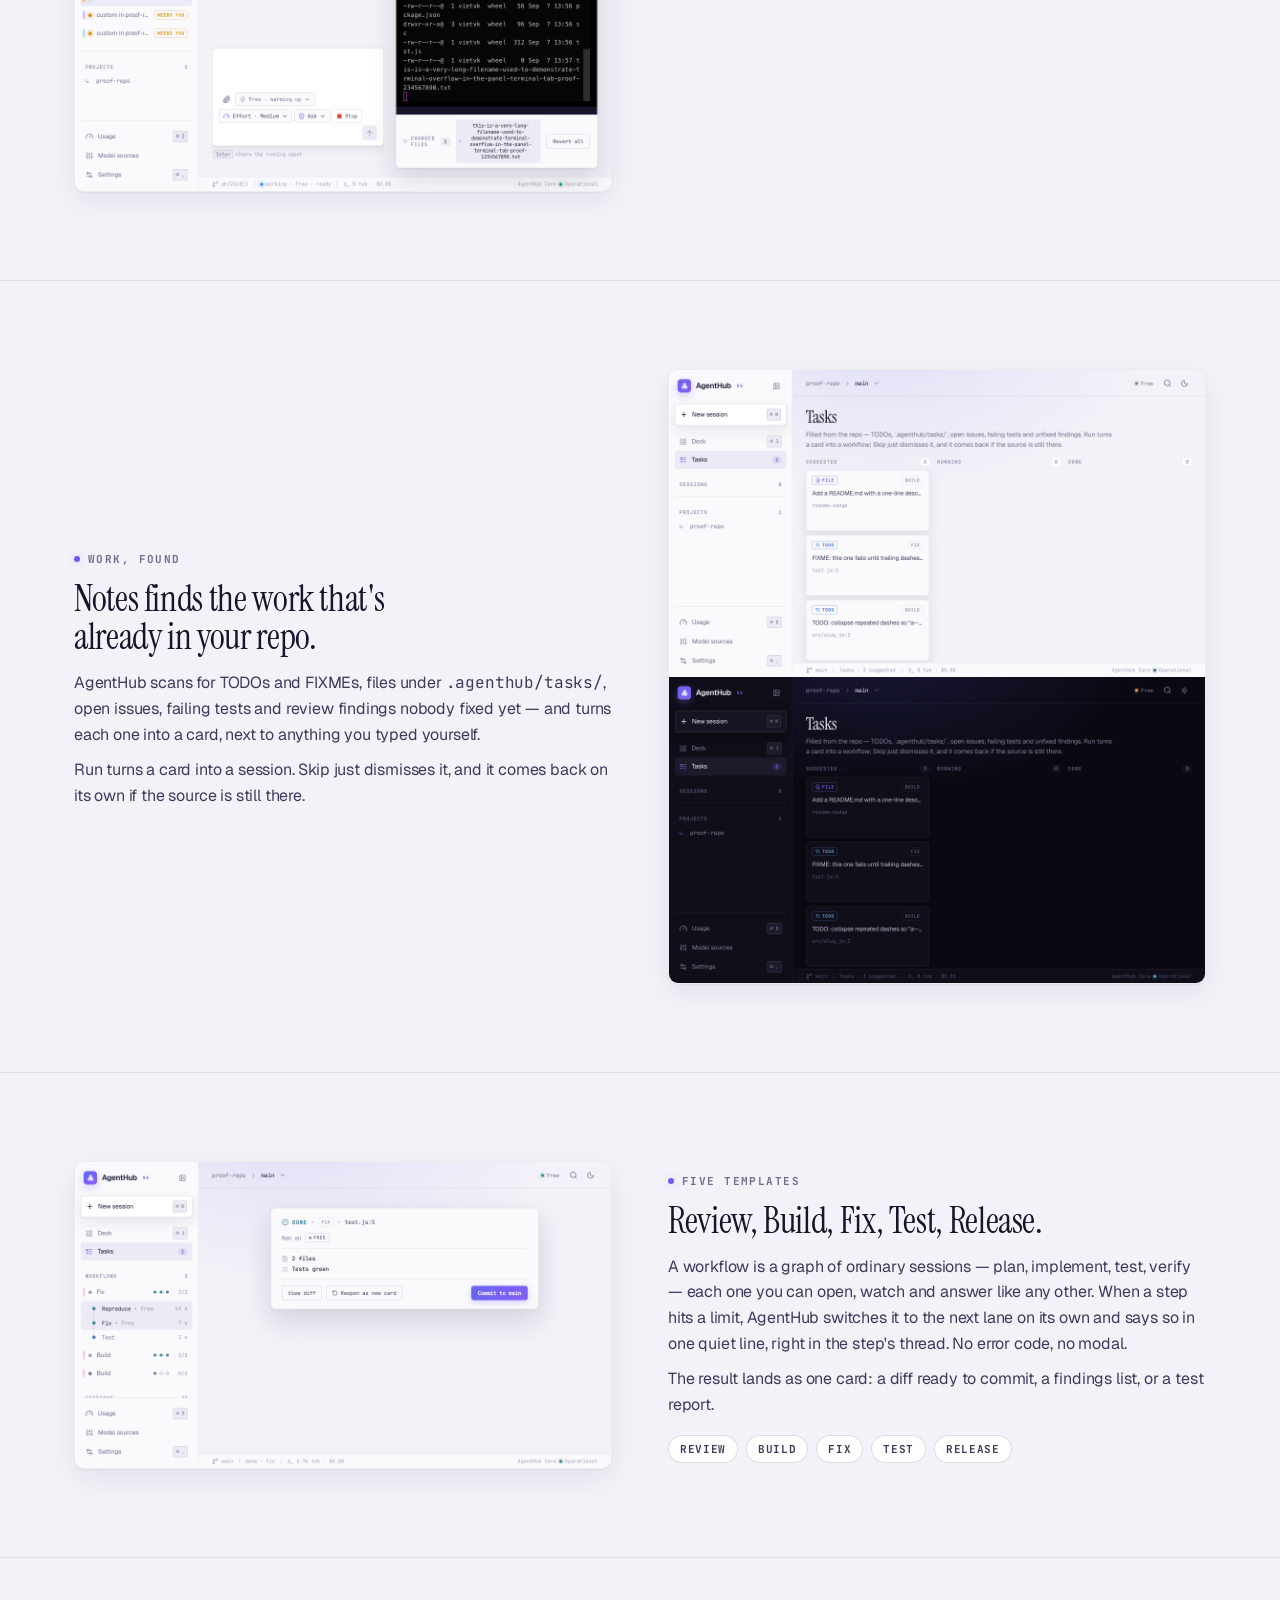
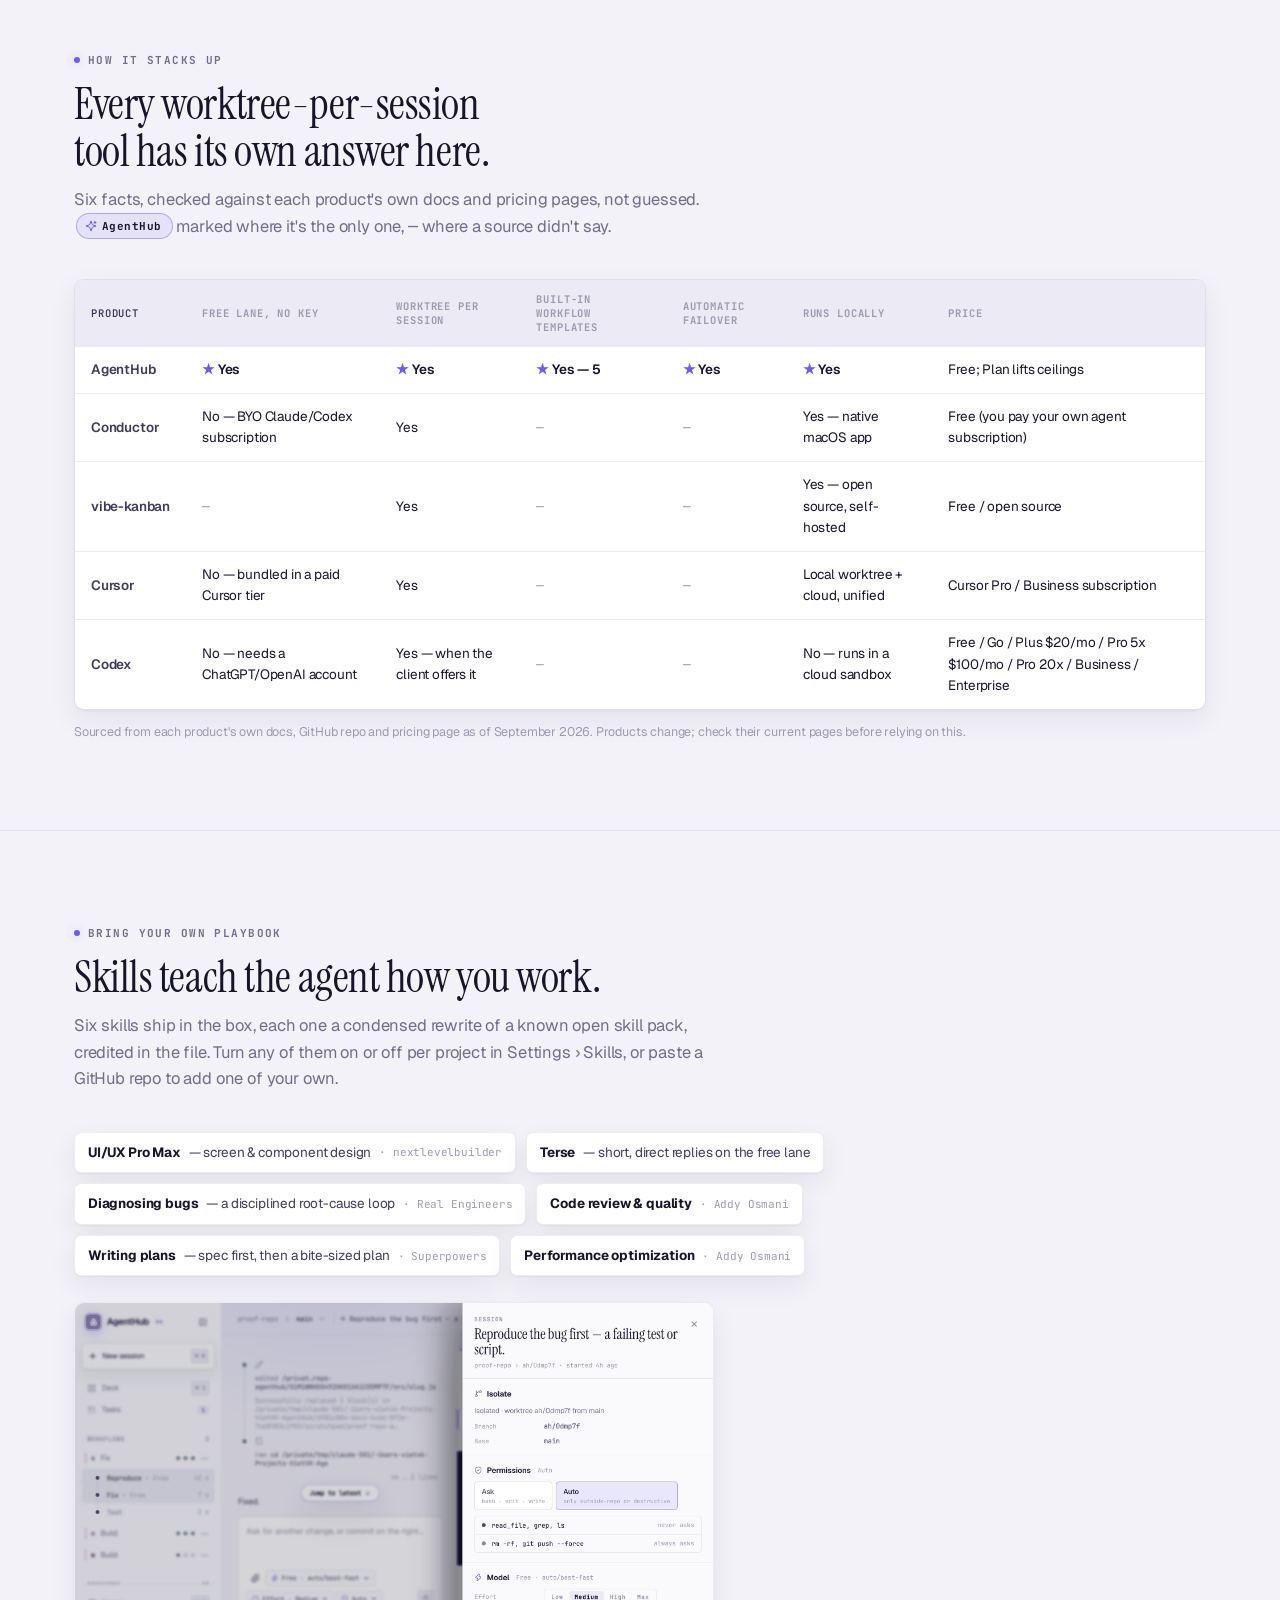
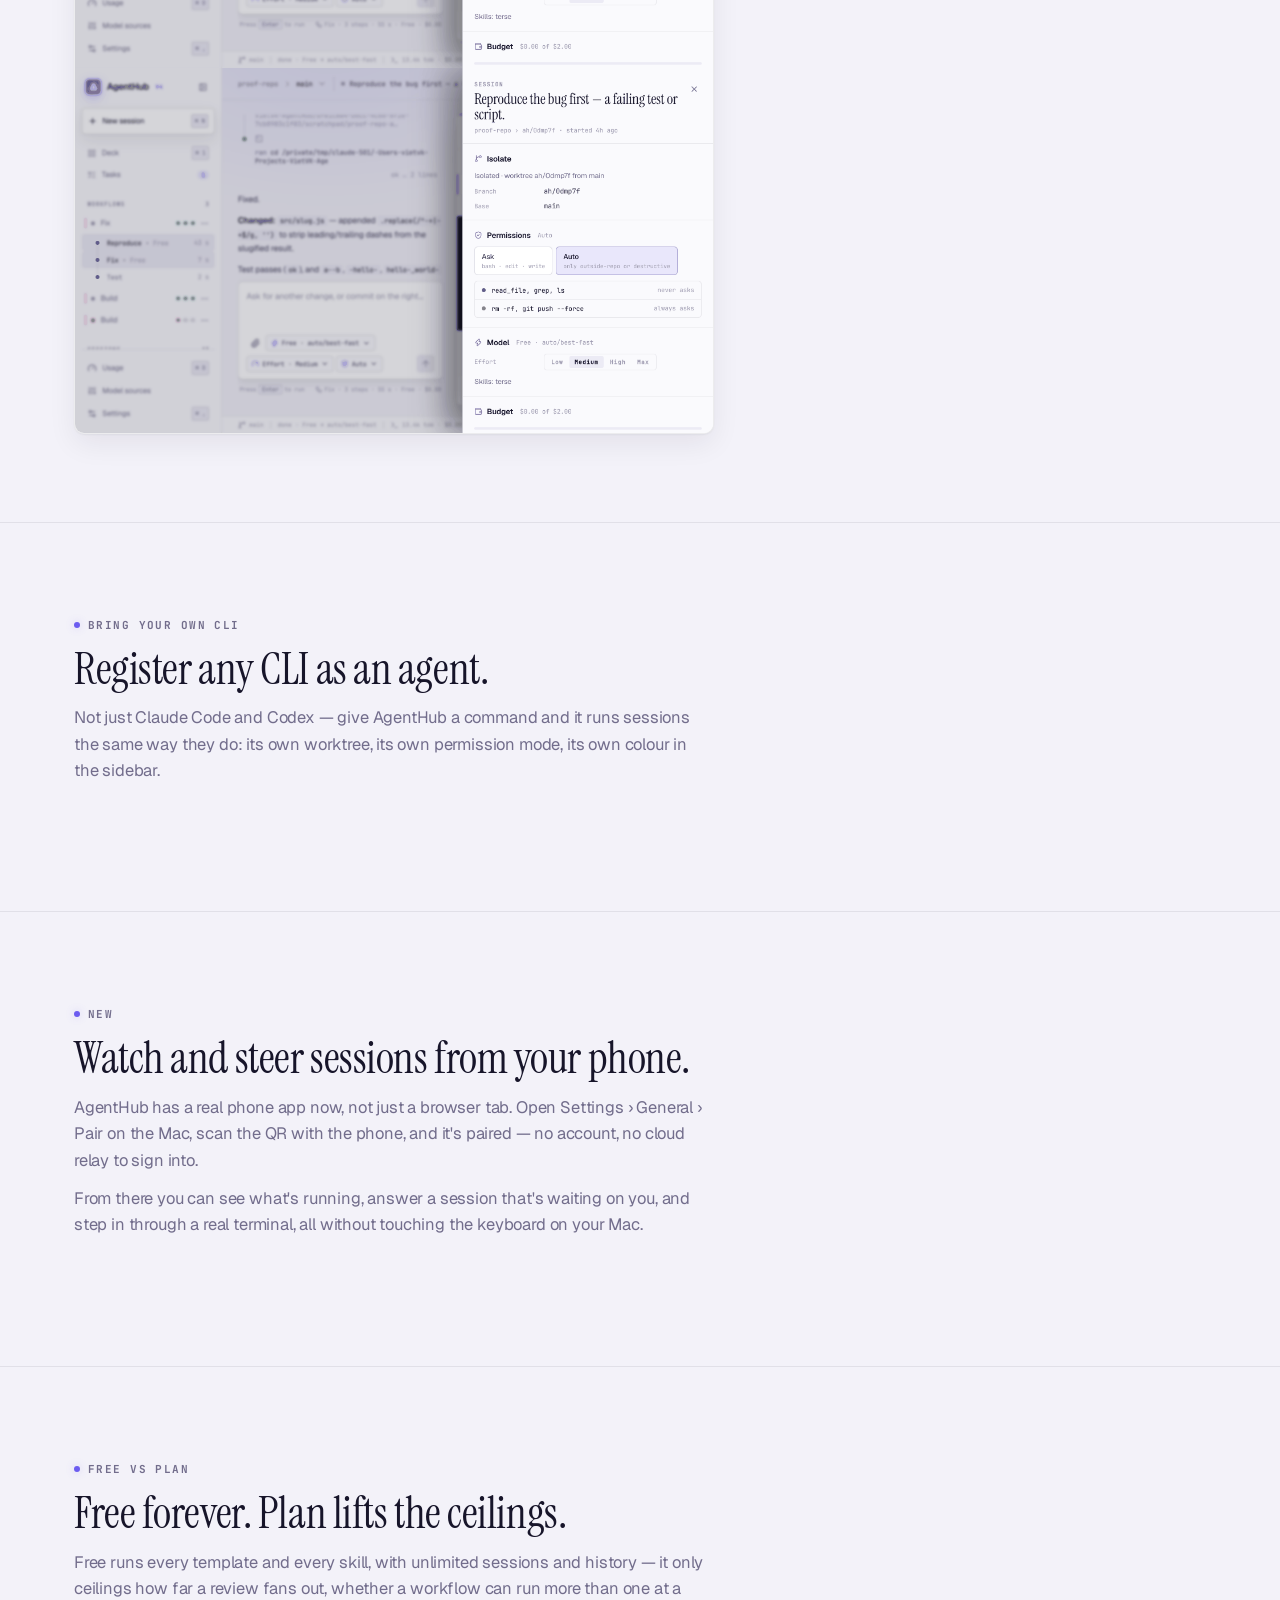
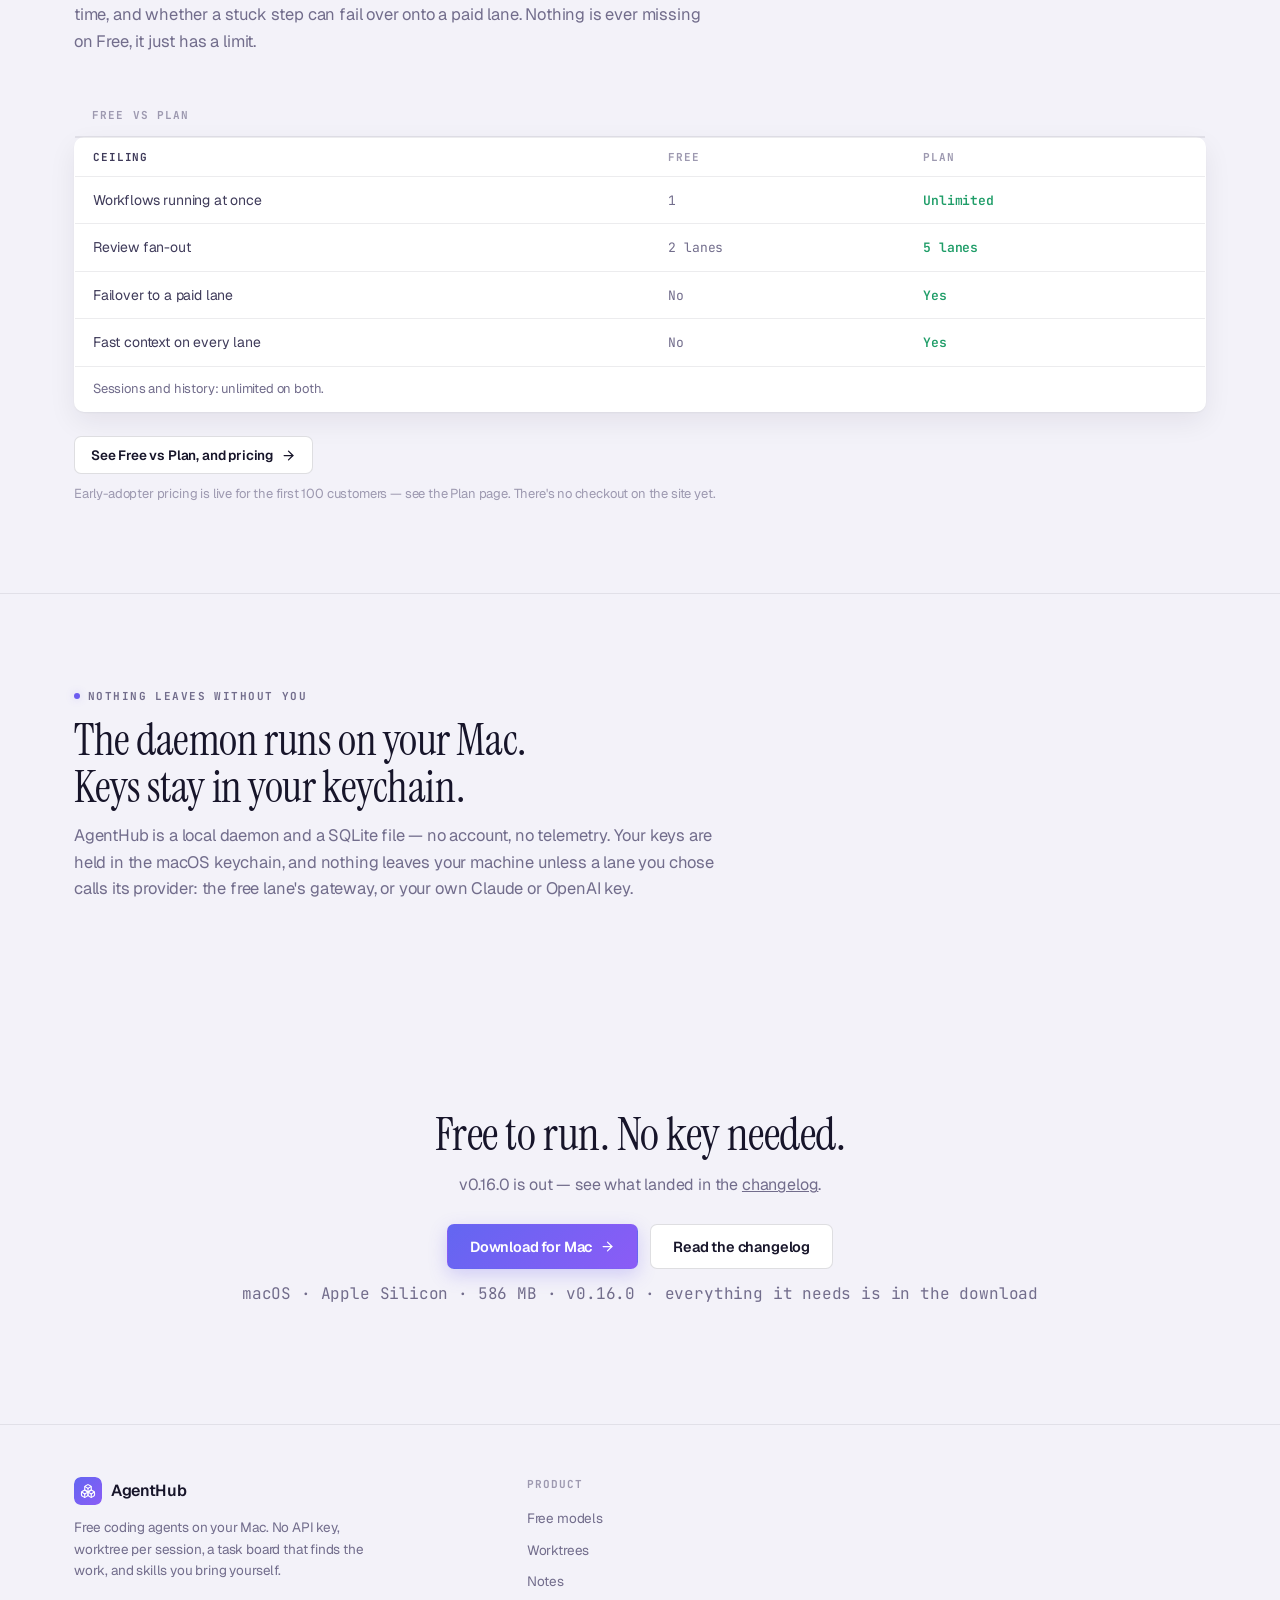
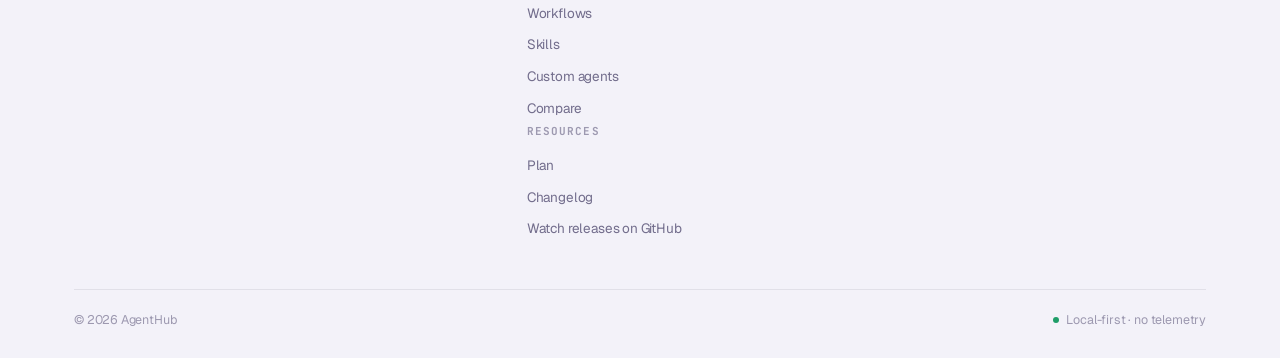
==== commit d410a5e8: "site: v0.16.0 — no setup step Co-Authored-By: Claude Opus 5 (1M context) <noreply@anthropic.com>" ====
--- a/index.html
+++ b/index.html
@@ -73,7 +73,7 @@
       <a href="changelog.html">Changelog</a>
     </nav>
     <div class="nav-right">
-      <a class="btn btn-ghost" href="https://github.com/agenthubapp/agenthubapp.github.io/releases/download/v0.15.3/AgentHub_0.15.3_aarch64.dmg">Download for Mac</a>
+      <a class="btn btn-ghost" href="https://github.com/agenthubapp/agenthubapp.github.io/releases/download/v0.16.0/AgentHub_0.16.0_aarch64.dmg">Download for Mac</a>
       <button class="nav-toggle" id="navToggle" aria-label="Open menu" aria-expanded="false">
         <svg width="22" height="22"><use id="navToggleIcon" href="#i-menu"/></svg>
       </button>
@@ -98,7 +98,7 @@
   <section class="hero">
     <div class="container hero-grid">
       <div class="hero-copy">
-        <span class="eyebrow"><span class="dot"></span> AgentHub V4 · v0.15.3</span>
+        <span class="eyebrow"><span class="dot"></span> AgentHub V4 · v0.16.0</span>
         <h1>A coding agent that's <span class="grad-text">free to run.</span></h1>
         <p class="hero-sub">
           No API key. No account. <b>Parallel sessions</b>, each in its own git worktree so they never
@@ -106,7 +106,7 @@
           provider.
         </p>
         <div class="hero-cta">
-          <a class="btn btn-primary btn-lg" href="https://github.com/agenthubapp/agenthubapp.github.io/releases/download/v0.15.3/AgentHub_0.15.3_aarch64.dmg">Download for Mac <svg aria-hidden="true"><use href="#i-arrow"/></svg></a>
+          <a class="btn btn-primary btn-lg" href="https://github.com/agenthubapp/agenthubapp.github.io/releases/download/v0.16.0/AgentHub_0.16.0_aarch64.dmg">Download for Mac <svg aria-hidden="true"><use href="#i-arrow"/></svg></a>
           <a class="btn btn-ghost btn-lg" href="#free">See how it works</a>
         </div>
         <div class="hero-meta">
@@ -429,12 +429,12 @@
   <section class="cta-band" id="download">
     <div class="container">
       <h2>Free to run. No key needed.</h2>
-      <p>v0.15.3 is out — see what landed in the <a href="changelog.html" style="text-decoration:underline">changelog</a>.</p>
+      <p>v0.16.0 is out — see what landed in the <a href="changelog.html" style="text-decoration:underline">changelog</a>.</p>
       <div class="hero-cta">
-        <a class="btn btn-primary btn-lg" href="https://github.com/agenthubapp/agenthubapp.github.io/releases/download/v0.15.3/AgentHub_0.15.3_aarch64.dmg" aria-label="Download for Mac">Download for Mac <svg aria-hidden="true"><use href="#i-arrow"/></svg></a>
+        <a class="btn btn-primary btn-lg" href="https://github.com/agenthubapp/agenthubapp.github.io/releases/download/v0.16.0/AgentHub_0.16.0_aarch64.dmg" aria-label="Download for Mac">Download for Mac <svg aria-hidden="true"><use href="#i-arrow"/></svg></a>
         <a class="btn btn-ghost btn-lg" href="changelog.html">Read the changelog</a>
       </div>
-      <p class="fine">macOS · Apple Silicon · 378 MB · v0.15.3 · everything it needs is in the download</p>
+      <p class="fine">macOS · Apple Silicon · 586 MB · v0.16.0 · everything it needs is in the download</p>
     </div>
   </section>
 
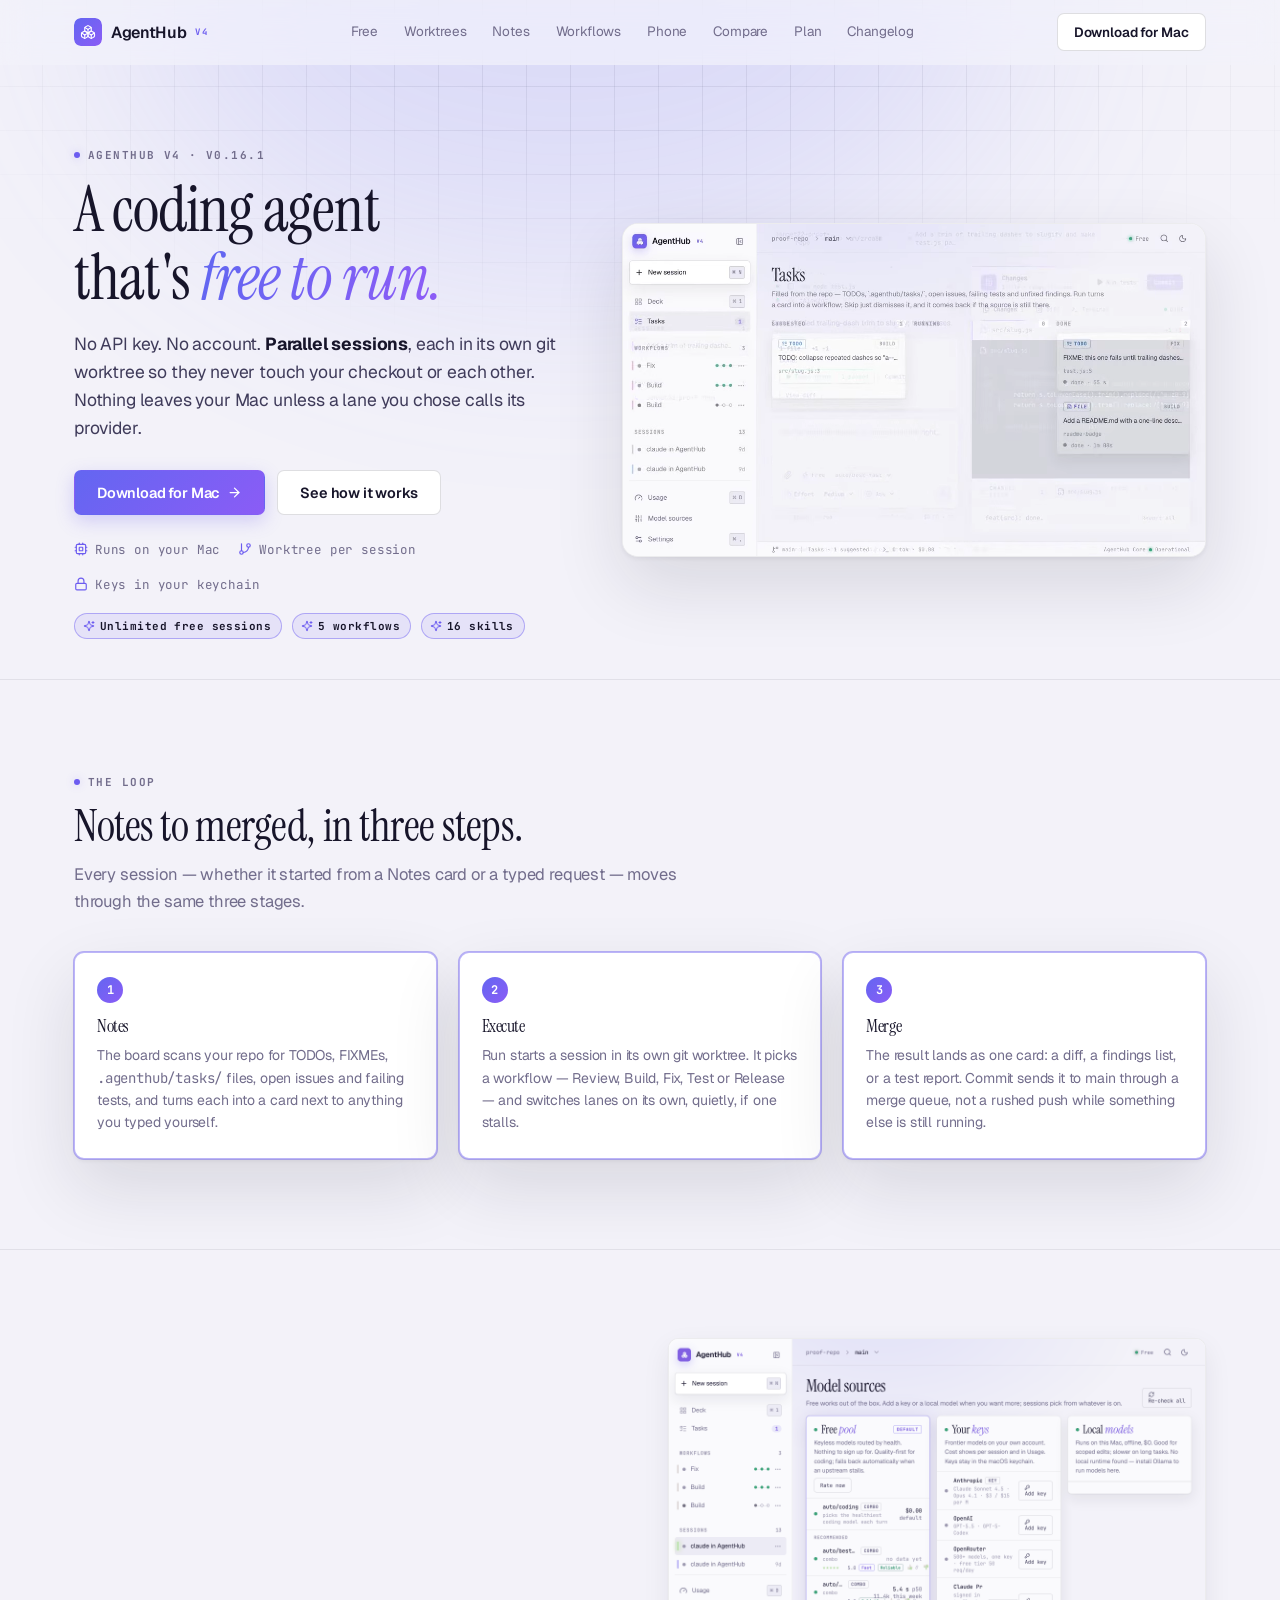
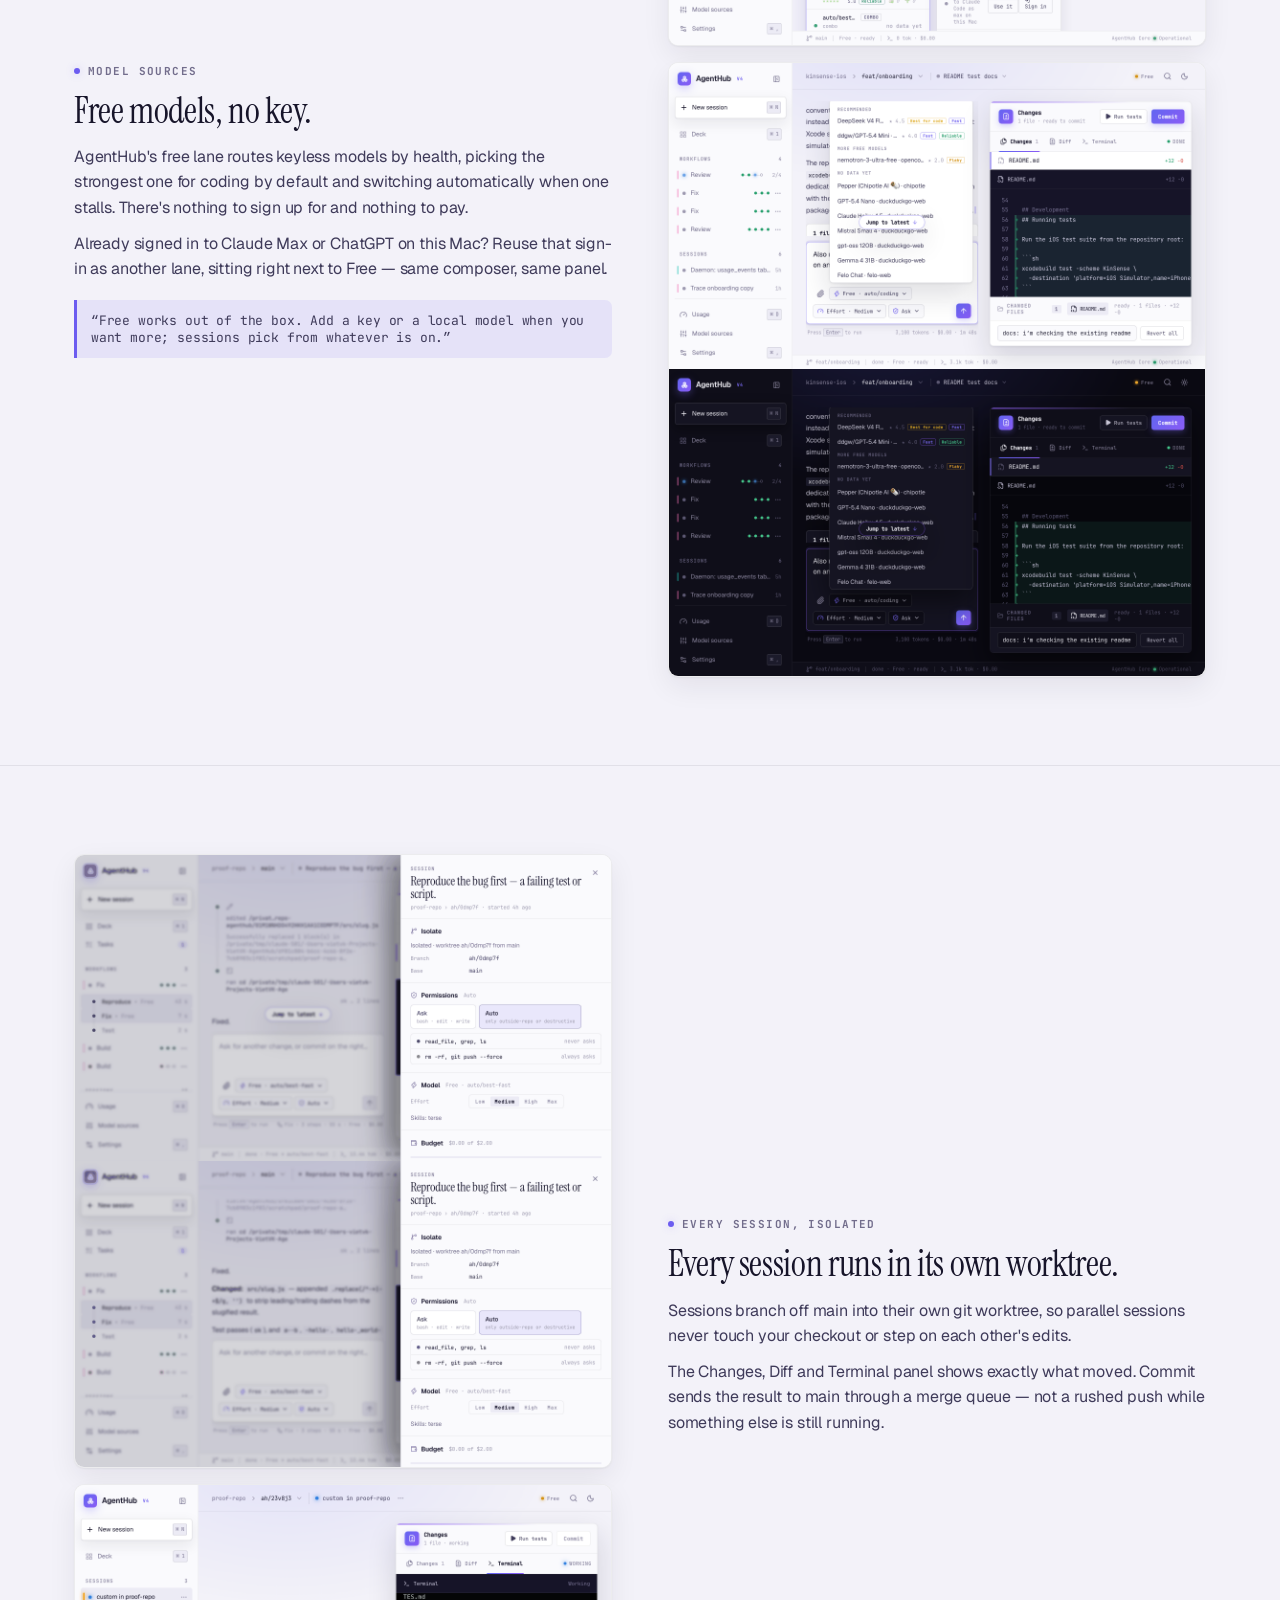
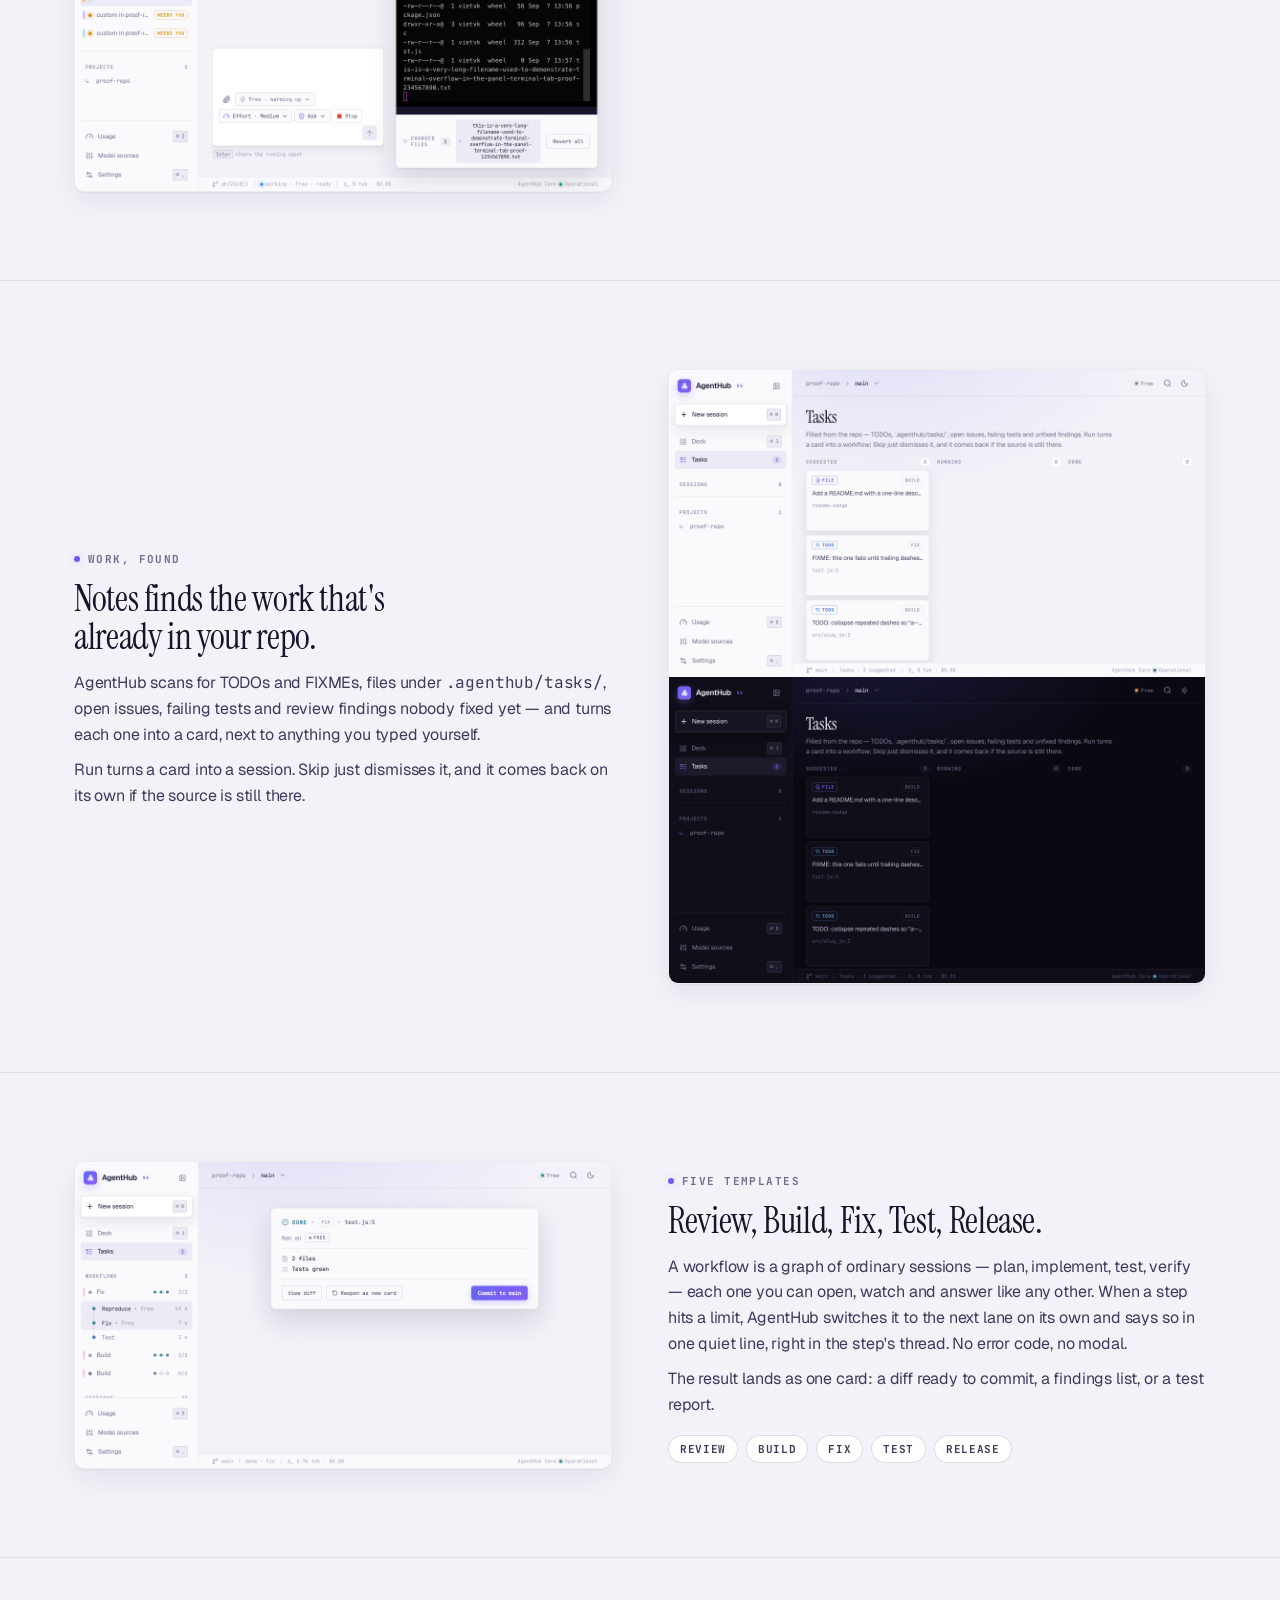
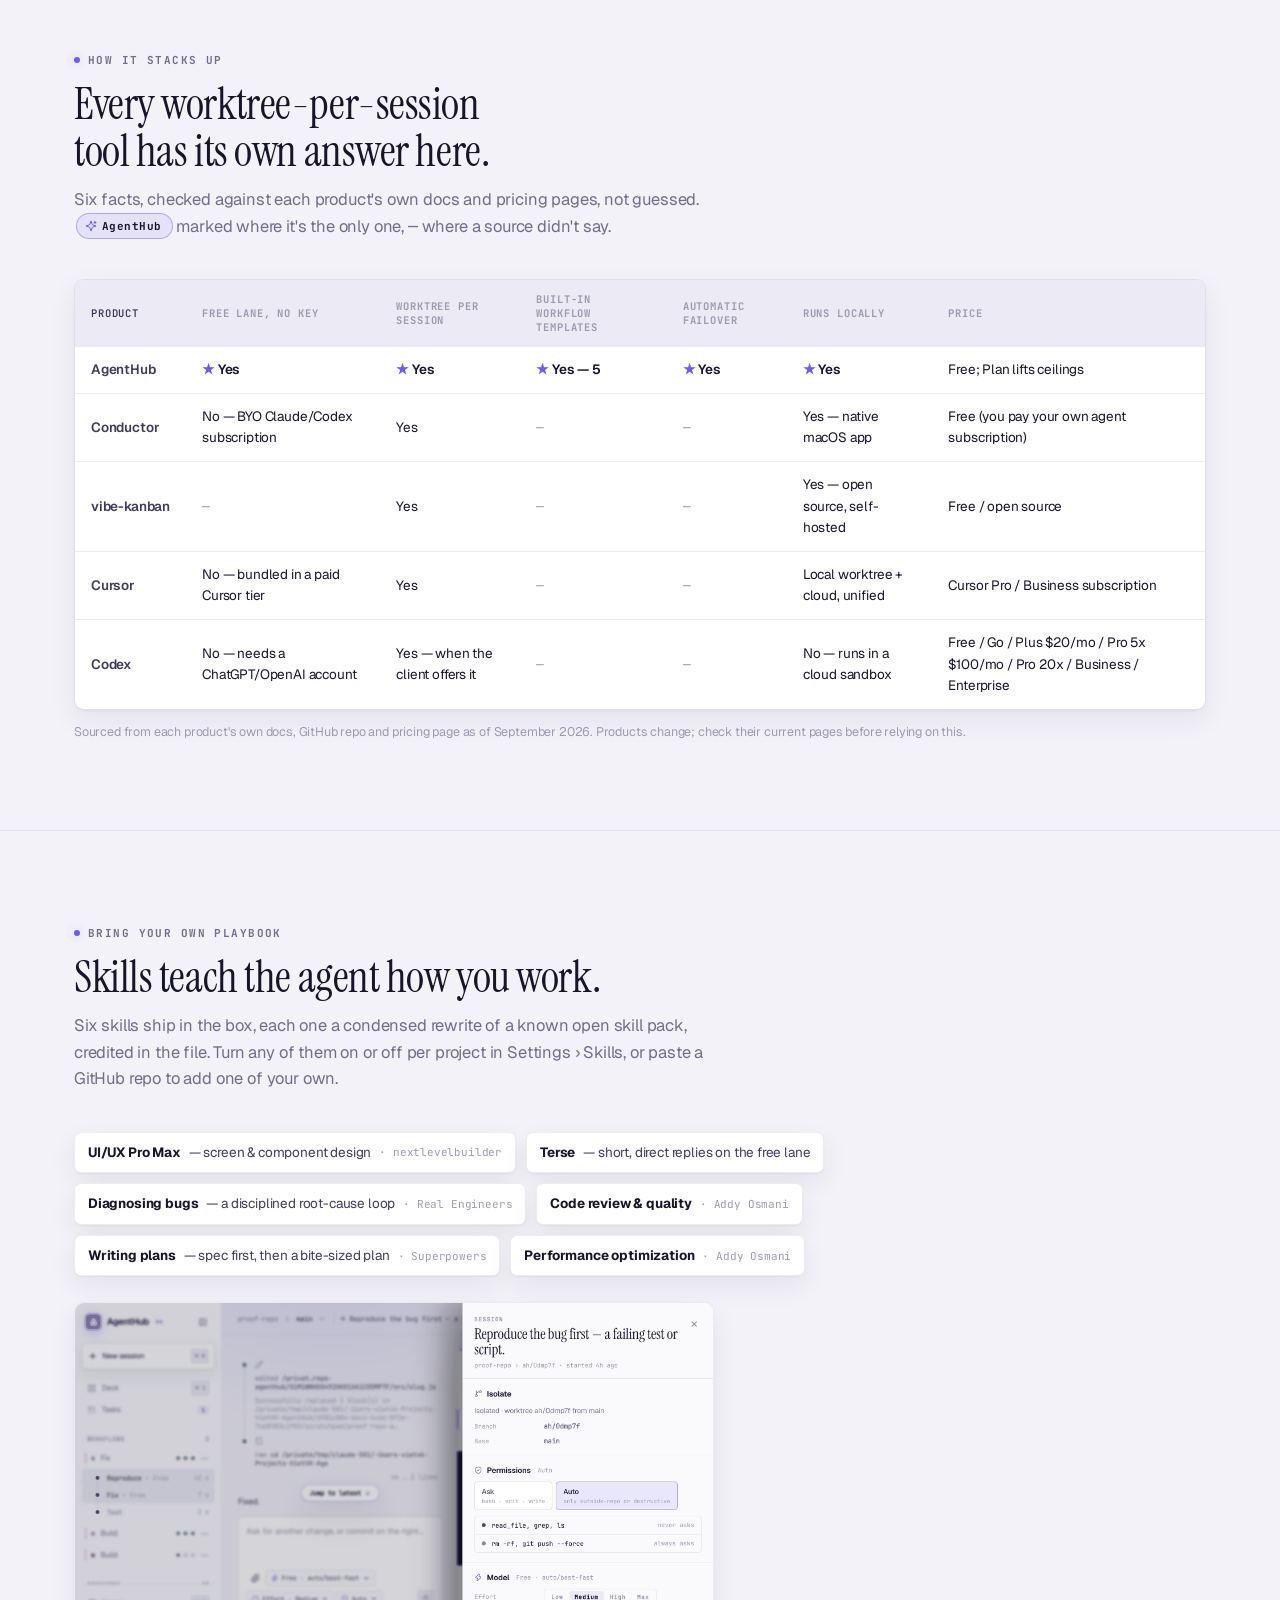
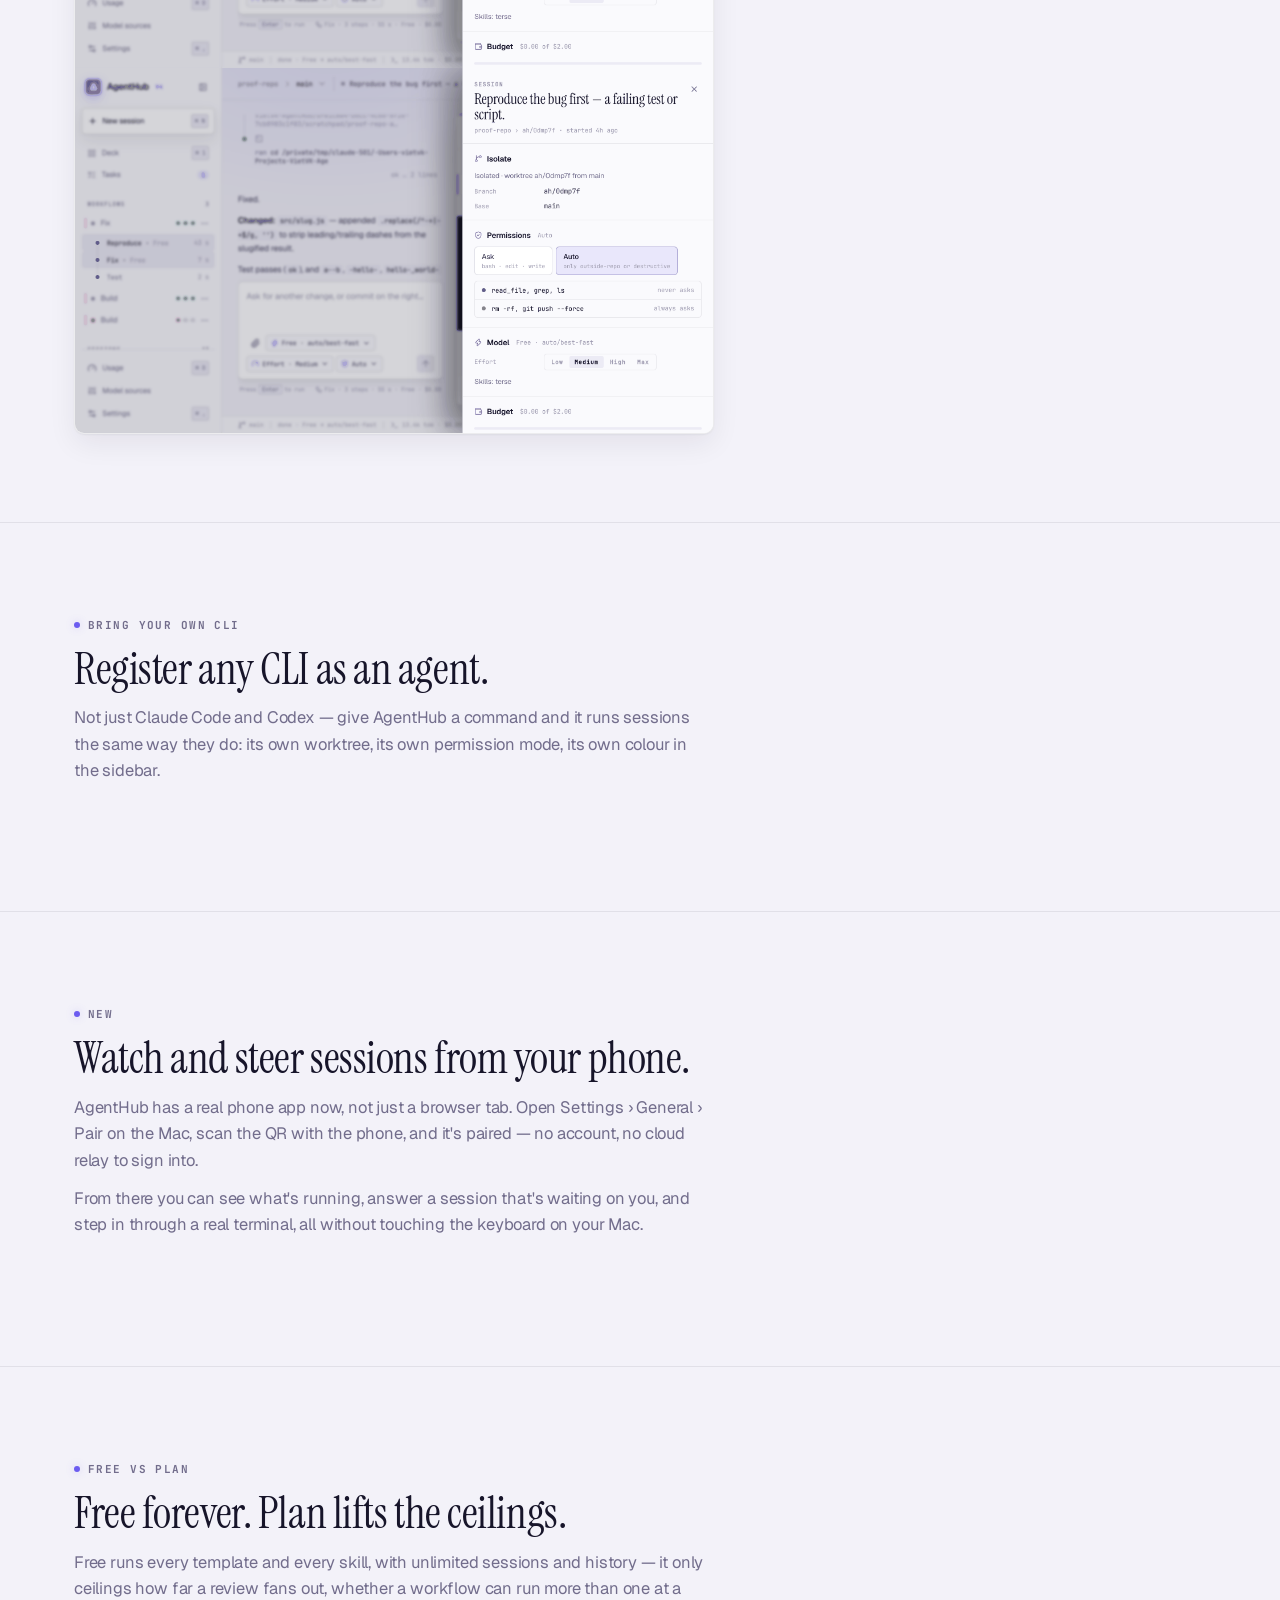
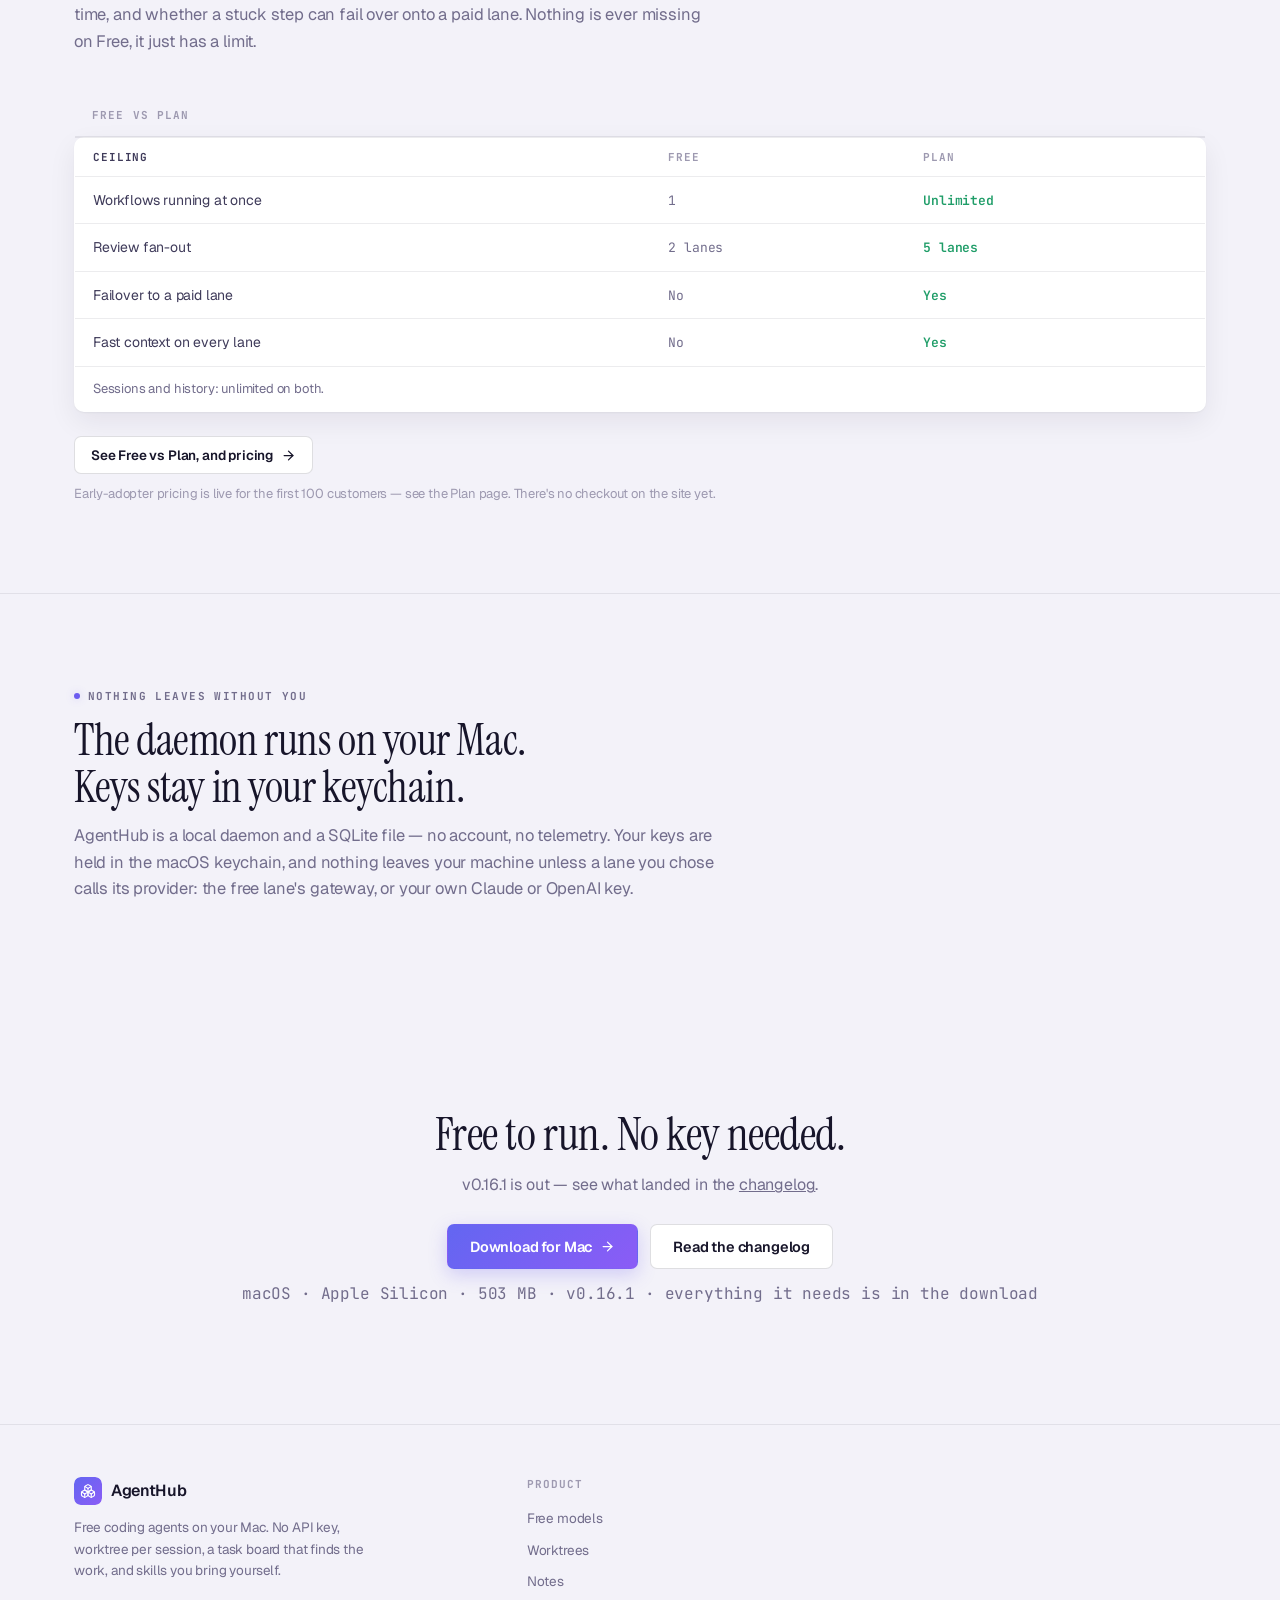
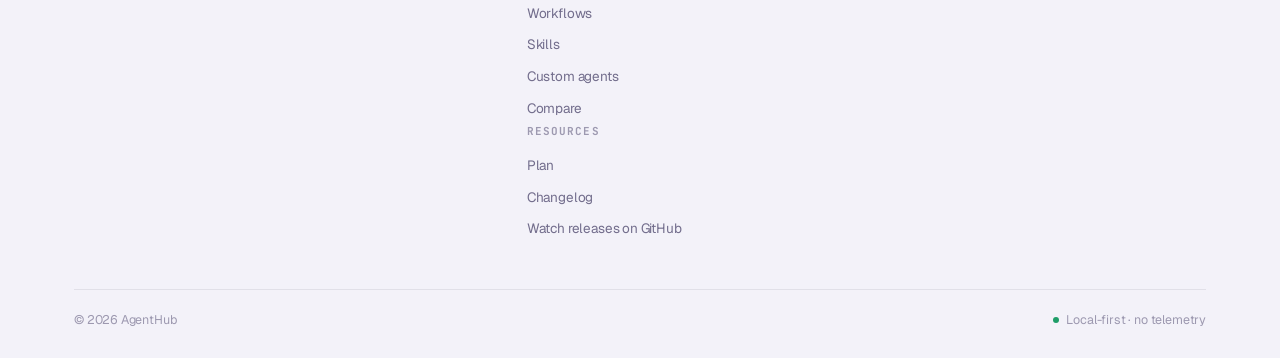
==== commit d8e99480: "site: v0.16.1 — skills that actually apply" ====
--- a/index.html
+++ b/index.html
@@ -73,7 +73,7 @@
       <a href="changelog.html">Changelog</a>
     </nav>
     <div class="nav-right">
-      <a class="btn btn-ghost" href="https://github.com/agenthubapp/agenthubapp.github.io/releases/download/v0.16.0/AgentHub_0.16.0_aarch64.dmg">Download for Mac</a>
+      <a class="btn btn-ghost" href="https://github.com/agenthubapp/agenthubapp.github.io/releases/download/v0.16.1/AgentHub_0.16.1_aarch64.dmg">Download for Mac</a>
       <button class="nav-toggle" id="navToggle" aria-label="Open menu" aria-expanded="false">
         <svg width="22" height="22"><use id="navToggleIcon" href="#i-menu"/></svg>
       </button>
@@ -98,7 +98,7 @@
   <section class="hero">
     <div class="container hero-grid">
       <div class="hero-copy">
-        <span class="eyebrow"><span class="dot"></span> AgentHub V4 · v0.16.0</span>
+        <span class="eyebrow"><span class="dot"></span> AgentHub V4 · v0.16.1</span>
         <h1>A coding agent that's <span class="grad-text">free to run.</span></h1>
         <p class="hero-sub">
           No API key. No account. <b>Parallel sessions</b>, each in its own git worktree so they never
@@ -106,7 +106,7 @@
           provider.
         </p>
         <div class="hero-cta">
-          <a class="btn btn-primary btn-lg" href="https://github.com/agenthubapp/agenthubapp.github.io/releases/download/v0.16.0/AgentHub_0.16.0_aarch64.dmg">Download for Mac <svg aria-hidden="true"><use href="#i-arrow"/></svg></a>
+          <a class="btn btn-primary btn-lg" href="https://github.com/agenthubapp/agenthubapp.github.io/releases/download/v0.16.1/AgentHub_0.16.1_aarch64.dmg">Download for Mac <svg aria-hidden="true"><use href="#i-arrow"/></svg></a>
           <a class="btn btn-ghost btn-lg" href="#free">See how it works</a>
         </div>
         <div class="hero-meta">
@@ -429,12 +429,12 @@
   <section class="cta-band" id="download">
     <div class="container">
       <h2>Free to run. No key needed.</h2>
-      <p>v0.16.0 is out — see what landed in the <a href="changelog.html" style="text-decoration:underline">changelog</a>.</p>
+      <p>v0.16.1 is out — see what landed in the <a href="changelog.html" style="text-decoration:underline">changelog</a>.</p>
       <div class="hero-cta">
-        <a class="btn btn-primary btn-lg" href="https://github.com/agenthubapp/agenthubapp.github.io/releases/download/v0.16.0/AgentHub_0.16.0_aarch64.dmg" aria-label="Download for Mac">Download for Mac <svg aria-hidden="true"><use href="#i-arrow"/></svg></a>
+        <a class="btn btn-primary btn-lg" href="https://github.com/agenthubapp/agenthubapp.github.io/releases/download/v0.16.1/AgentHub_0.16.1_aarch64.dmg" aria-label="Download for Mac">Download for Mac <svg aria-hidden="true"><use href="#i-arrow"/></svg></a>
         <a class="btn btn-ghost btn-lg" href="changelog.html">Read the changelog</a>
       </div>
-      <p class="fine">macOS · Apple Silicon · 586 MB · v0.16.0 · everything it needs is in the download</p>
+      <p class="fine">macOS · Apple Silicon · 503 MB · v0.16.1 · everything it needs is in the download</p>
     </div>
   </section>
 
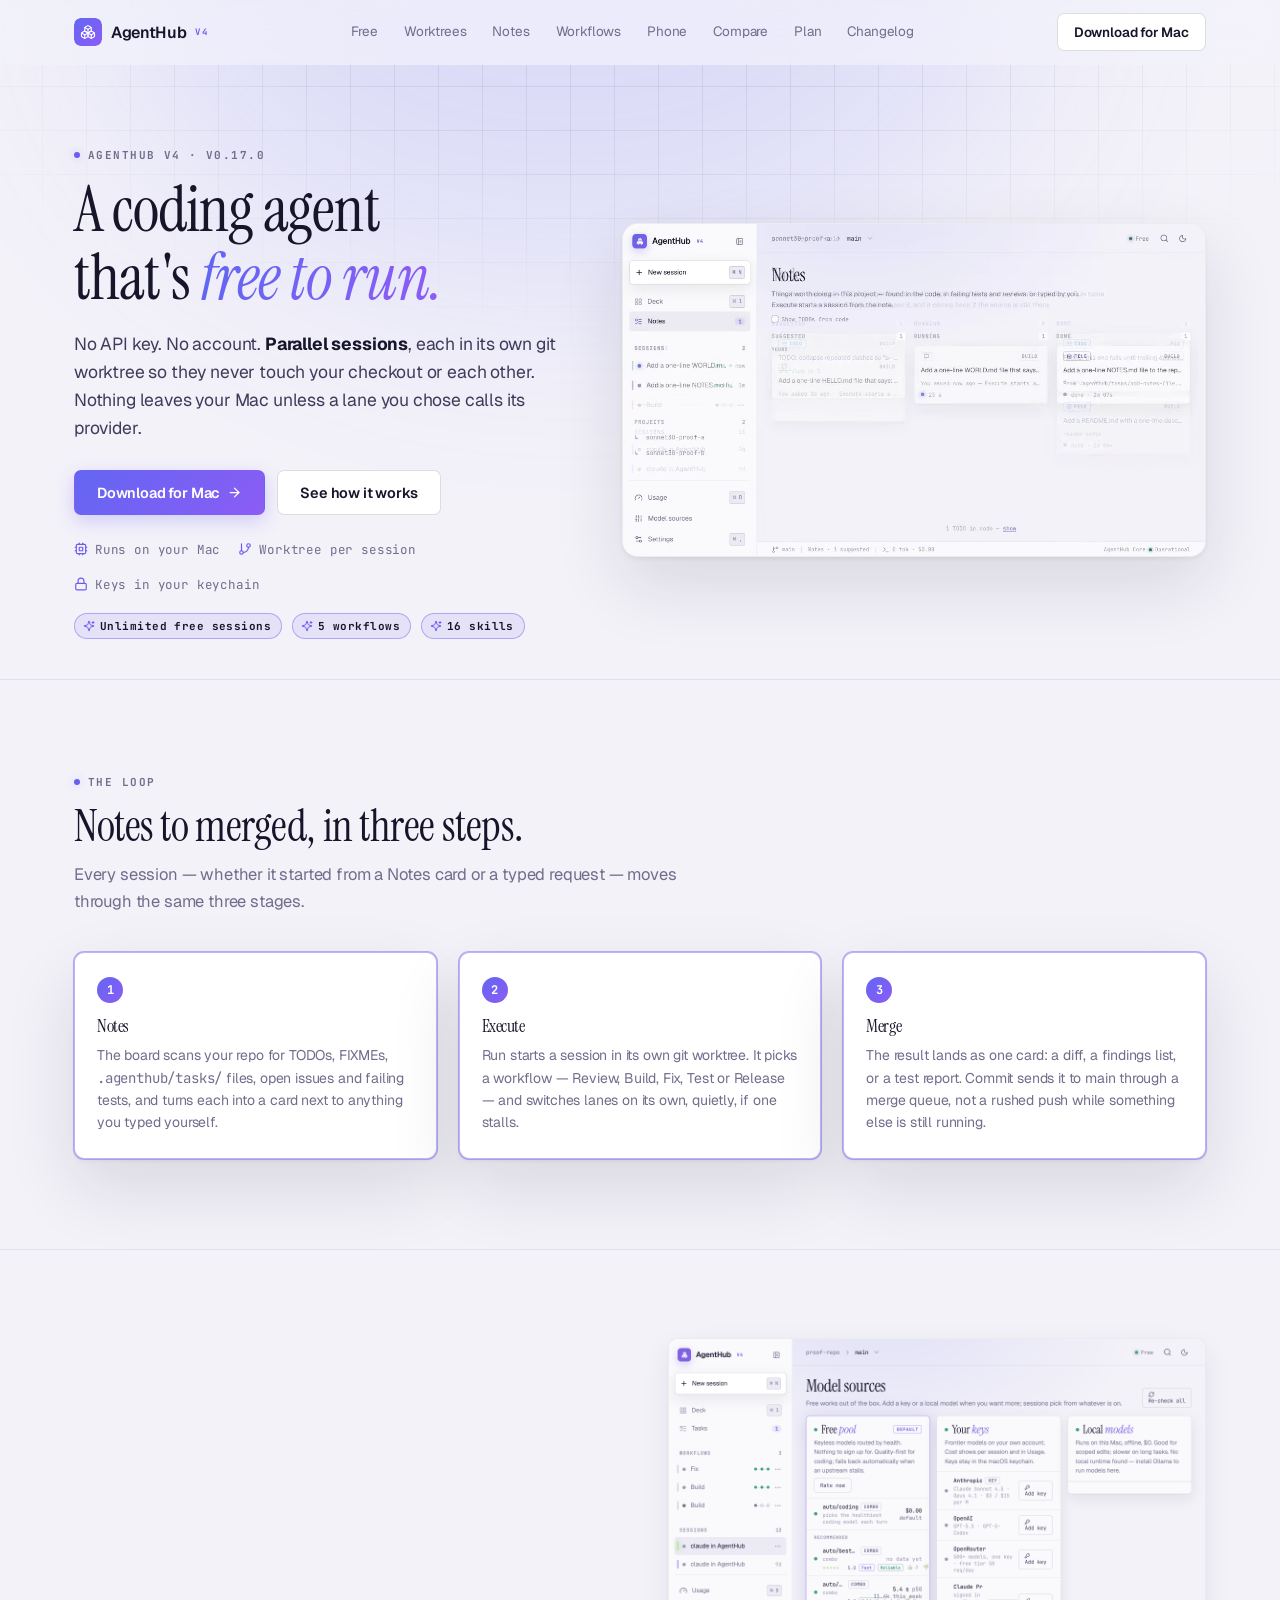
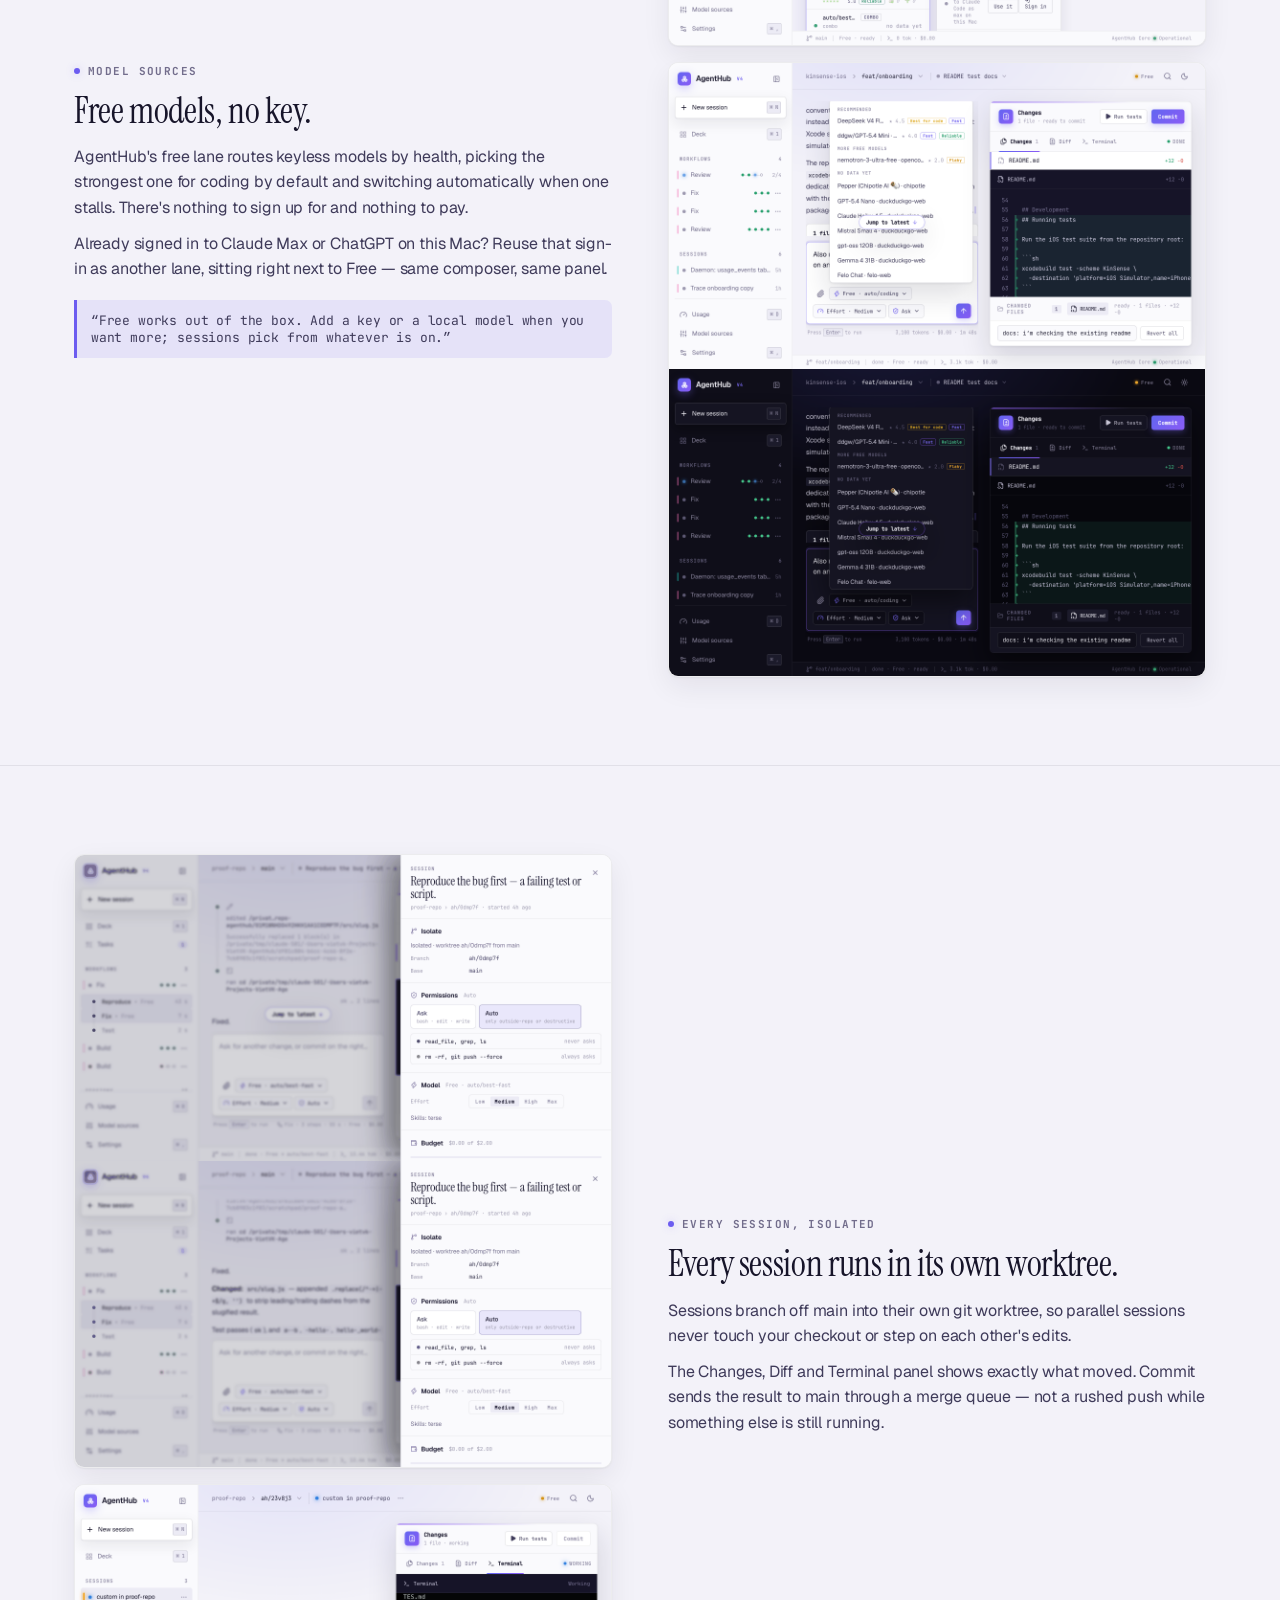
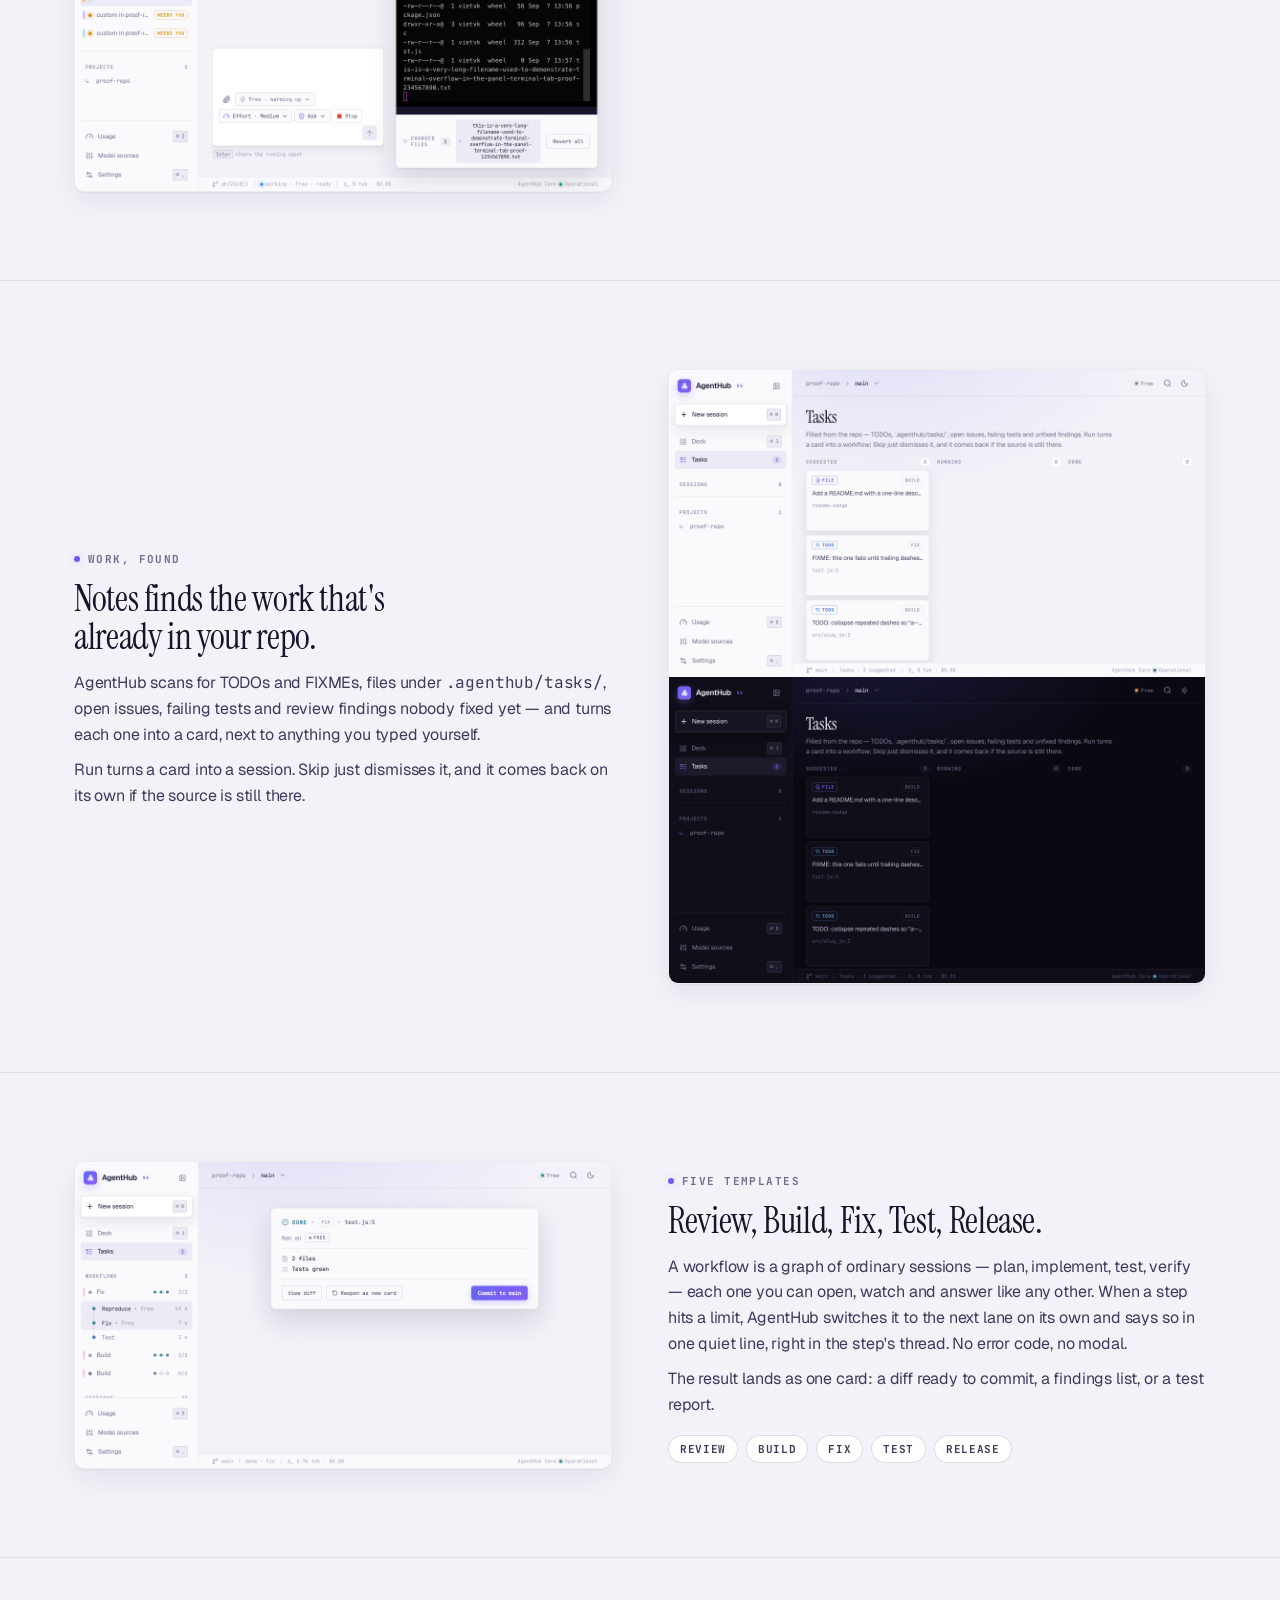
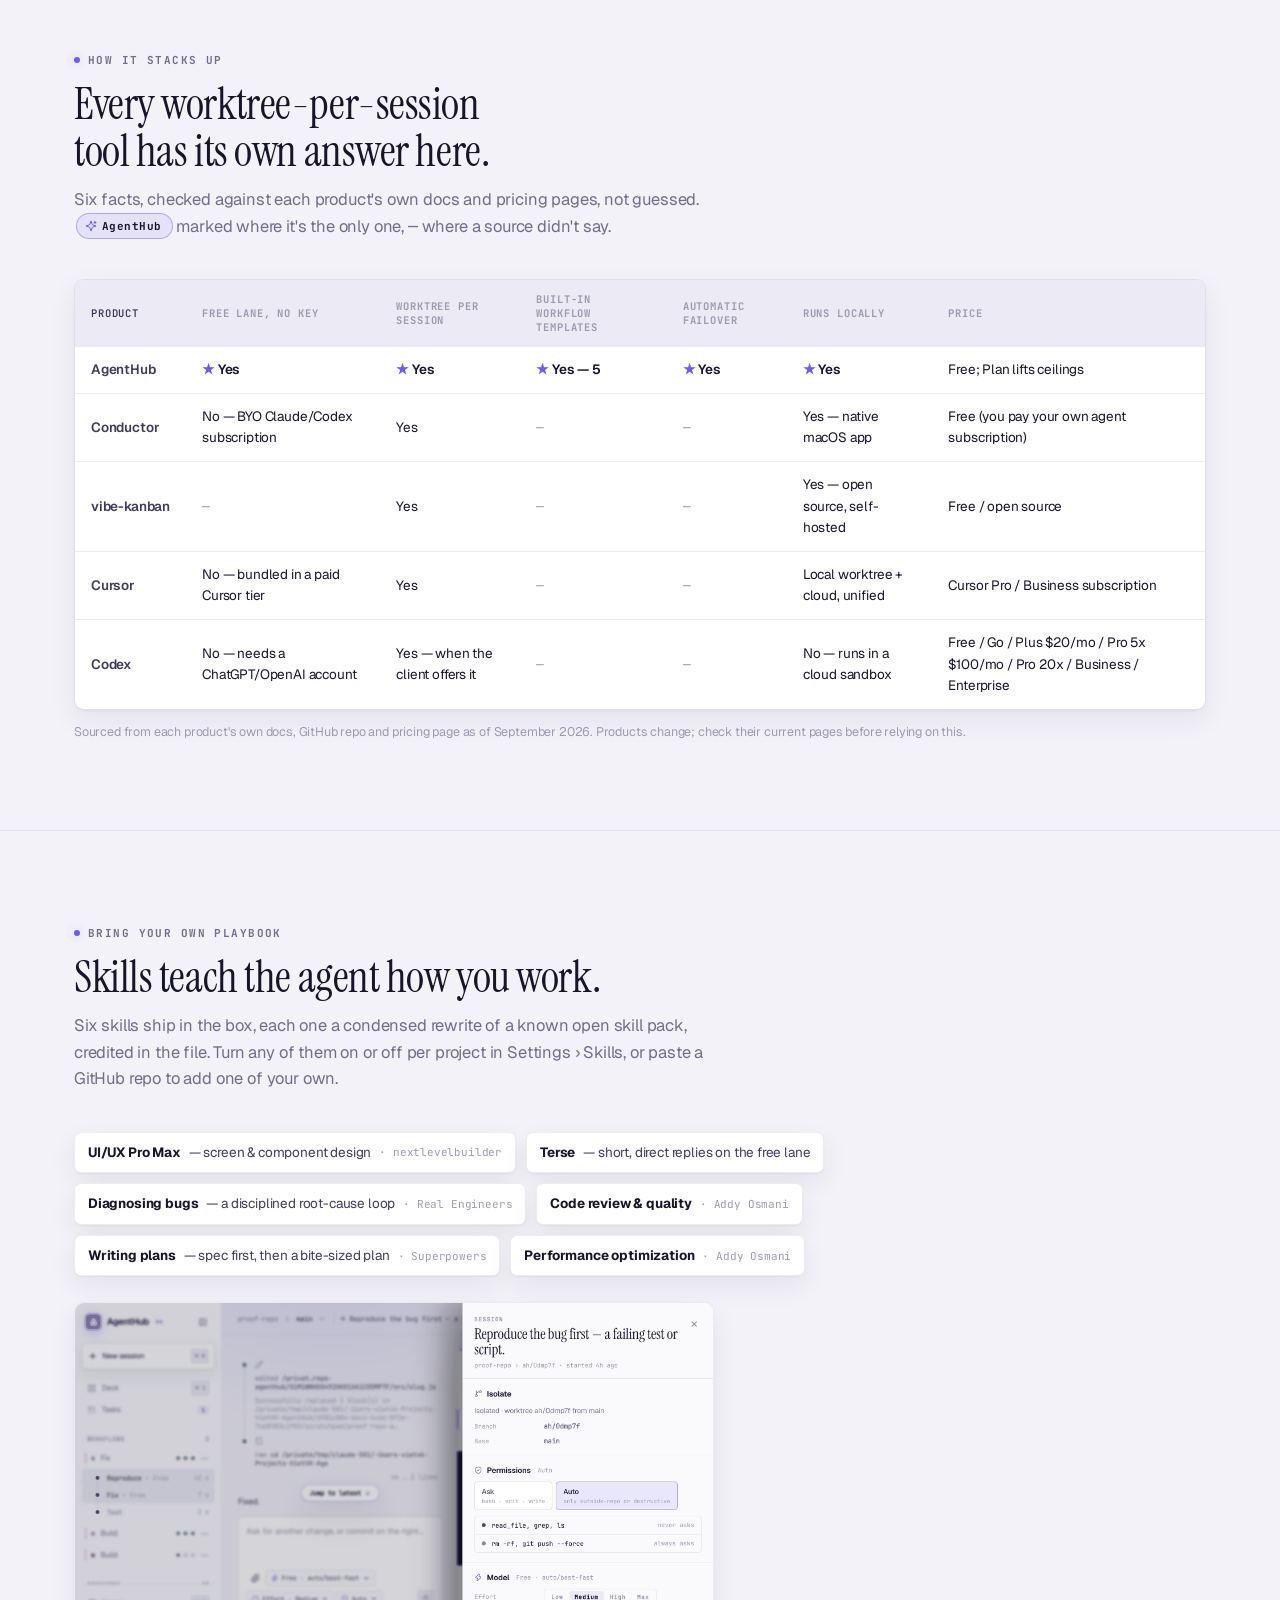
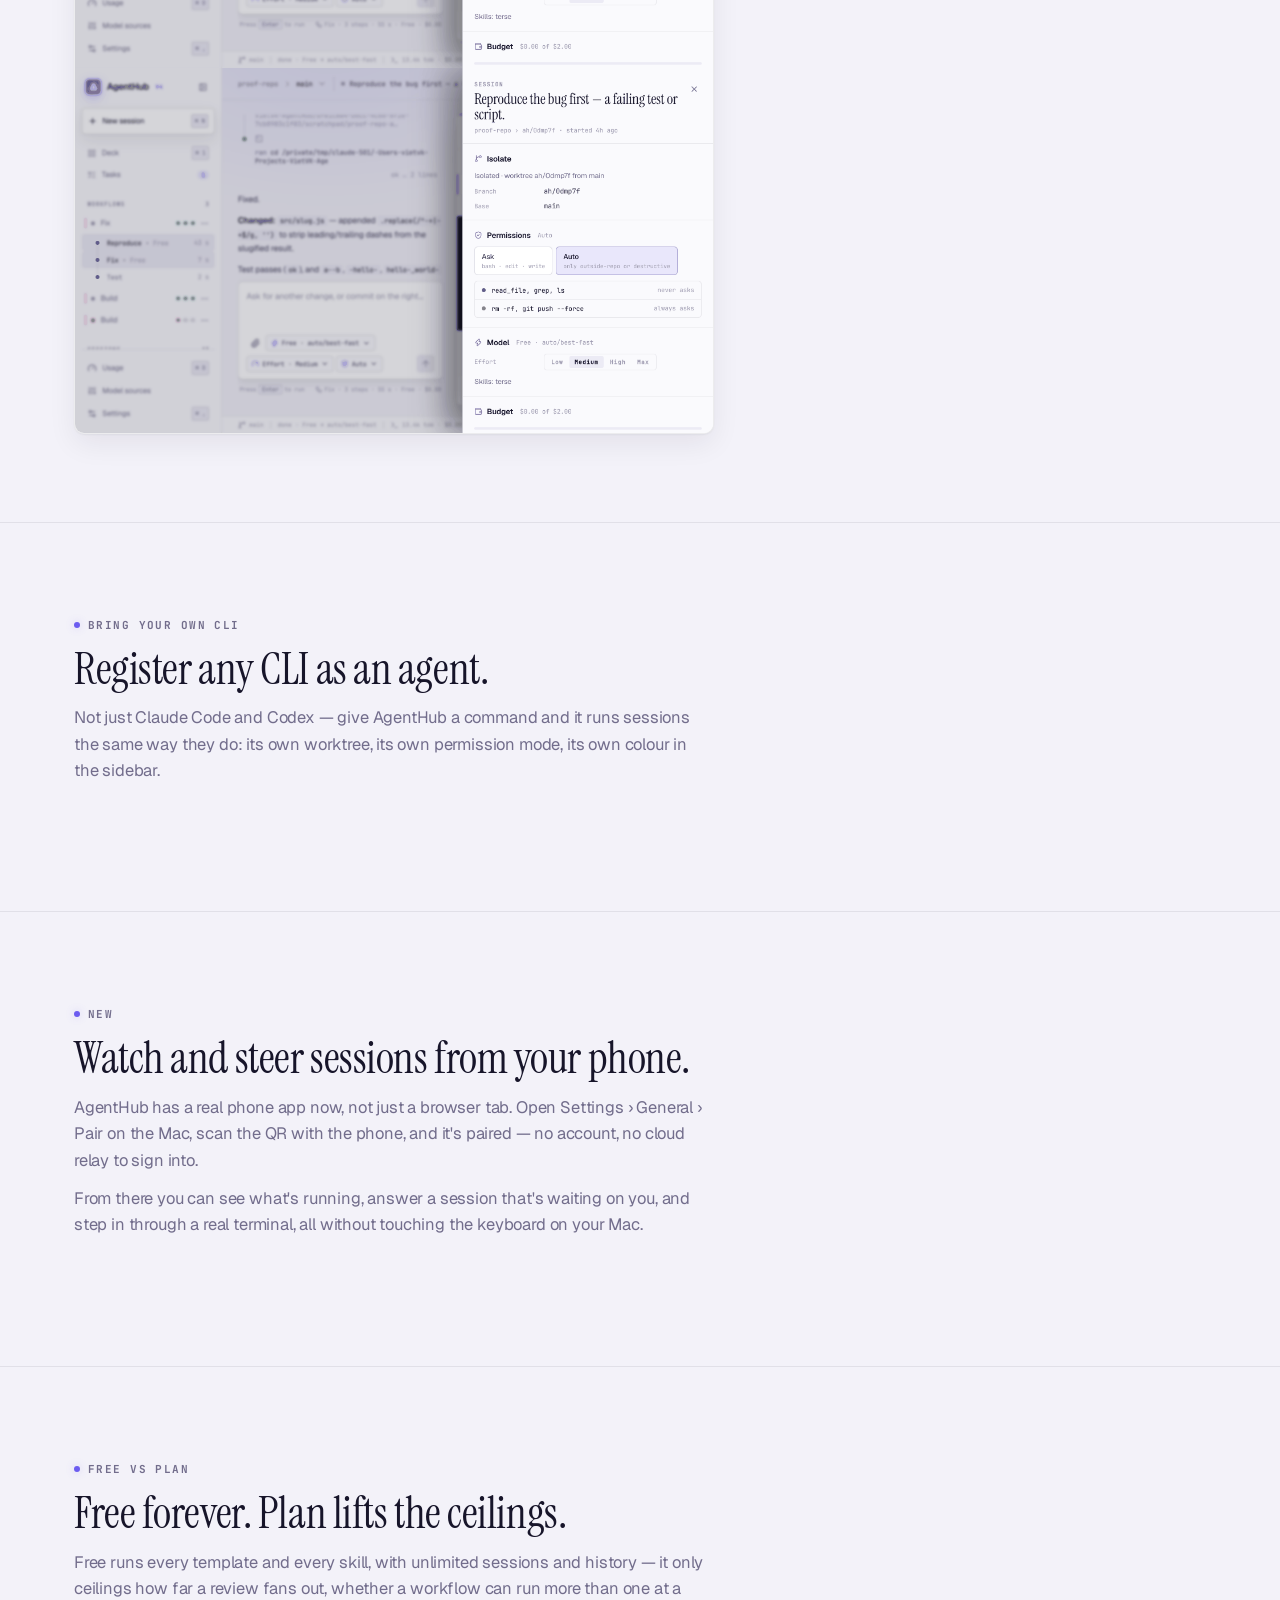
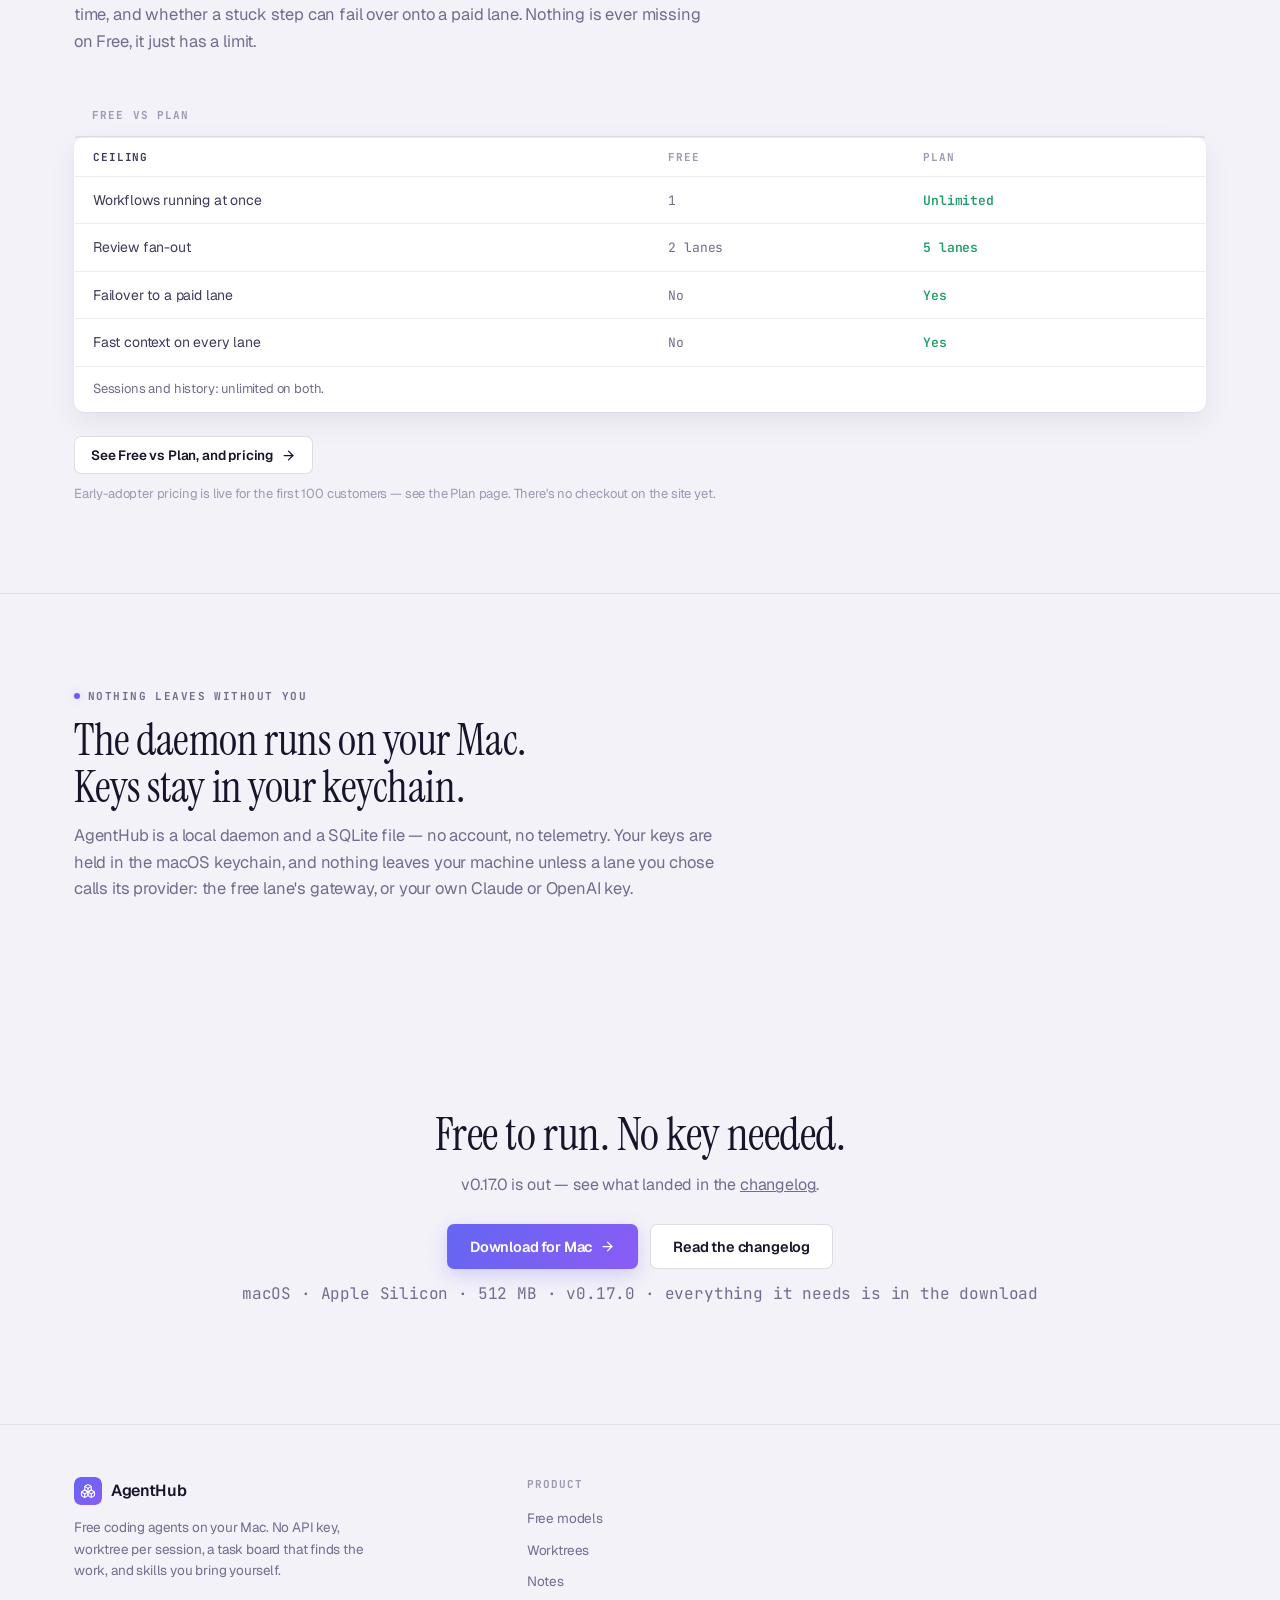
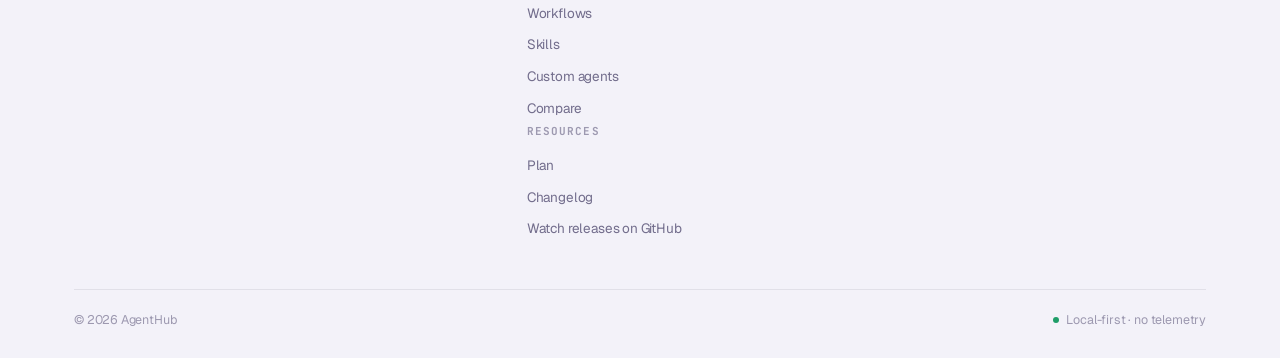
==== commit 2312712b: "site: v0.17.0 — sixteen free keys, and cards that tell the truth" ====
--- a/index.html
+++ b/index.html
@@ -73,7 +73,7 @@
       <a href="changelog.html">Changelog</a>
     </nav>
     <div class="nav-right">
-      <a class="btn btn-ghost" href="https://github.com/agenthubapp/agenthubapp.github.io/releases/download/v0.16.1/AgentHub_0.16.1_aarch64.dmg">Download for Mac</a>
+      <a class="btn btn-ghost" href="https://github.com/agenthubapp/agenthubapp.github.io/releases/download/v0.17.0/AgentHub_0.17.0_aarch64.dmg">Download for Mac</a>
       <button class="nav-toggle" id="navToggle" aria-label="Open menu" aria-expanded="false">
         <svg width="22" height="22"><use id="navToggleIcon" href="#i-menu"/></svg>
       </button>
@@ -98,7 +98,7 @@
   <section class="hero">
     <div class="container hero-grid">
       <div class="hero-copy">
-        <span class="eyebrow"><span class="dot"></span> AgentHub V4 · v0.16.1</span>
+        <span class="eyebrow"><span class="dot"></span> AgentHub V4 · v0.17.0</span>
         <h1>A coding agent that's <span class="grad-text">free to run.</span></h1>
         <p class="hero-sub">
           No API key. No account. <b>Parallel sessions</b>, each in its own git worktree so they never
@@ -106,7 +106,7 @@
           provider.
         </p>
         <div class="hero-cta">
-          <a class="btn btn-primary btn-lg" href="https://github.com/agenthubapp/agenthubapp.github.io/releases/download/v0.16.1/AgentHub_0.16.1_aarch64.dmg">Download for Mac <svg aria-hidden="true"><use href="#i-arrow"/></svg></a>
+          <a class="btn btn-primary btn-lg" href="https://github.com/agenthubapp/agenthubapp.github.io/releases/download/v0.17.0/AgentHub_0.17.0_aarch64.dmg">Download for Mac <svg aria-hidden="true"><use href="#i-arrow"/></svg></a>
           <a class="btn btn-ghost btn-lg" href="#free">See how it works</a>
         </div>
         <div class="hero-meta">
@@ -429,12 +429,12 @@
   <section class="cta-band" id="download">
     <div class="container">
       <h2>Free to run. No key needed.</h2>
-      <p>v0.16.1 is out — see what landed in the <a href="changelog.html" style="text-decoration:underline">changelog</a>.</p>
+      <p>v0.17.0 is out — see what landed in the <a href="changelog.html" style="text-decoration:underline">changelog</a>.</p>
       <div class="hero-cta">
-        <a class="btn btn-primary btn-lg" href="https://github.com/agenthubapp/agenthubapp.github.io/releases/download/v0.16.1/AgentHub_0.16.1_aarch64.dmg" aria-label="Download for Mac">Download for Mac <svg aria-hidden="true"><use href="#i-arrow"/></svg></a>
+        <a class="btn btn-primary btn-lg" href="https://github.com/agenthubapp/agenthubapp.github.io/releases/download/v0.17.0/AgentHub_0.17.0_aarch64.dmg" aria-label="Download for Mac">Download for Mac <svg aria-hidden="true"><use href="#i-arrow"/></svg></a>
         <a class="btn btn-ghost btn-lg" href="changelog.html">Read the changelog</a>
       </div>
-      <p class="fine">macOS · Apple Silicon · 503 MB · v0.16.1 · everything it needs is in the download</p>
+      <p class="fine">macOS · Apple Silicon · 512 MB · v0.17.0 · everything it needs is in the download</p>
     </div>
   </section>
 
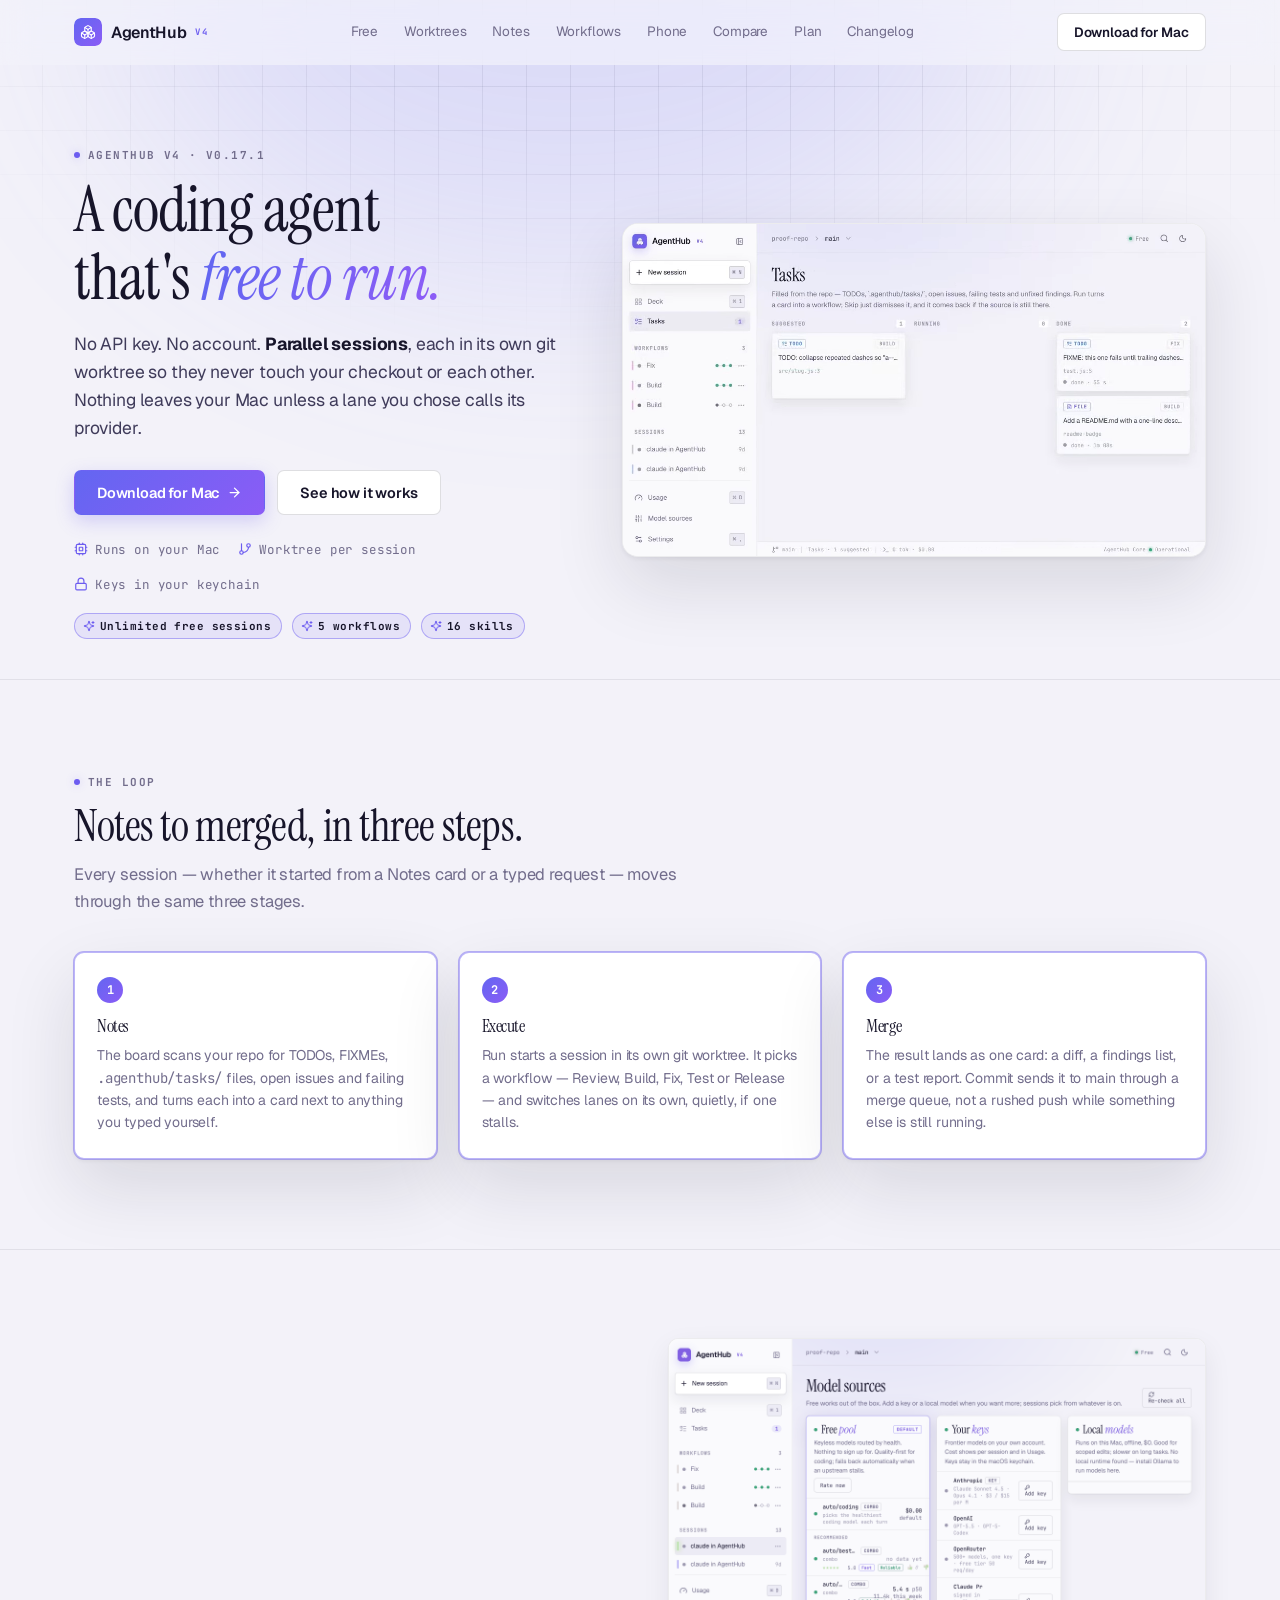
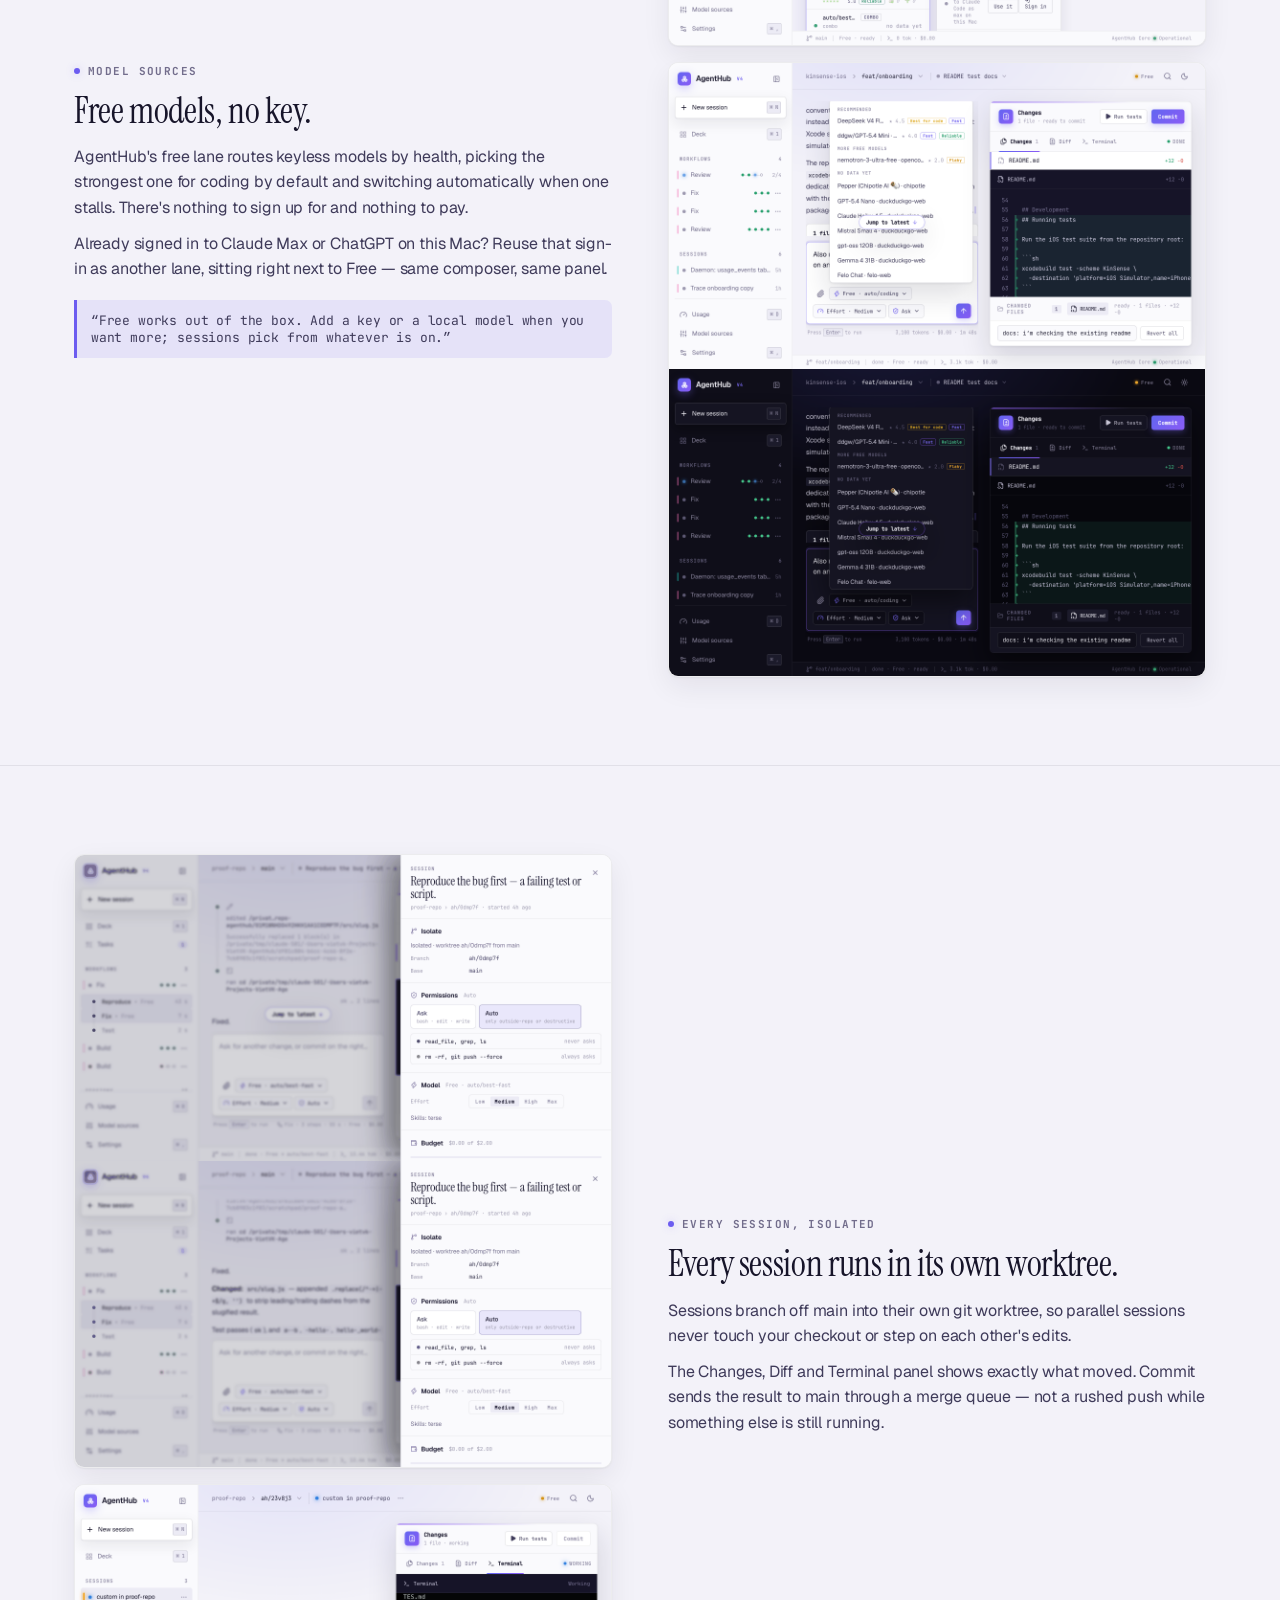
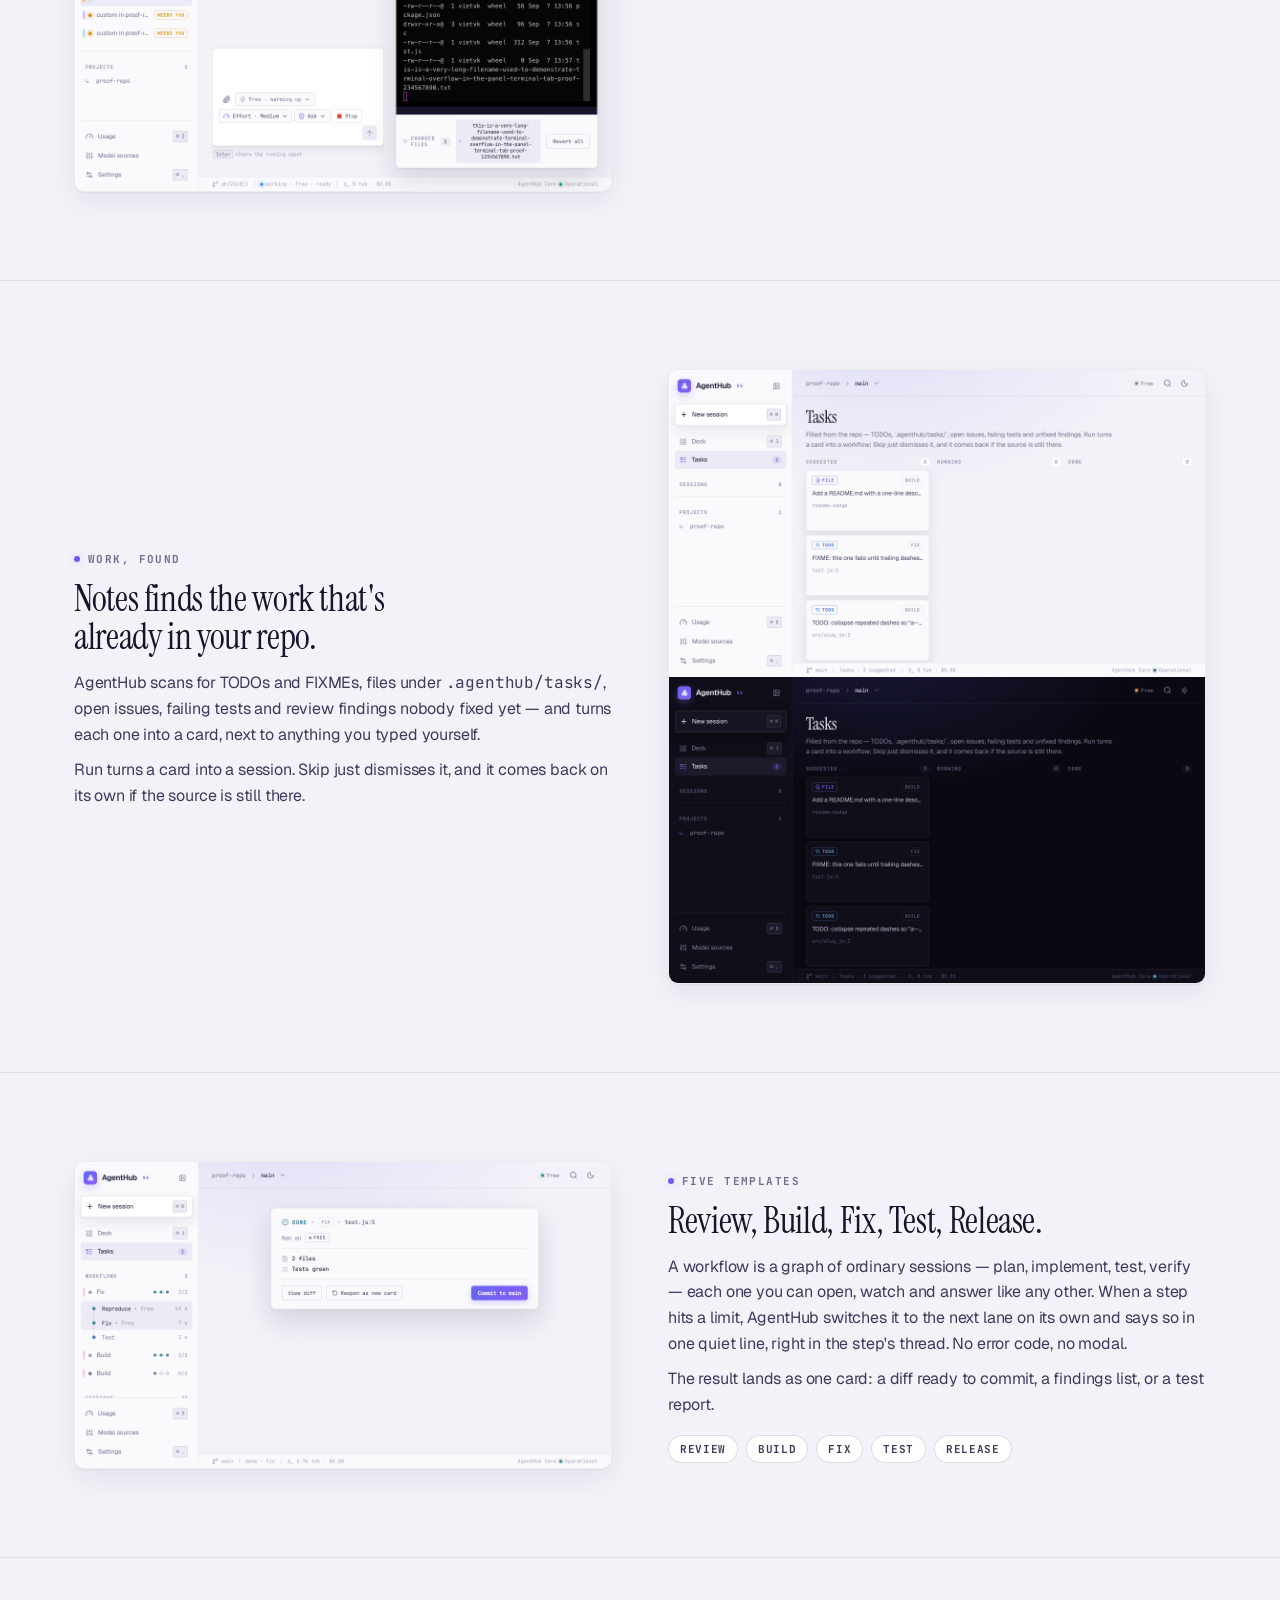
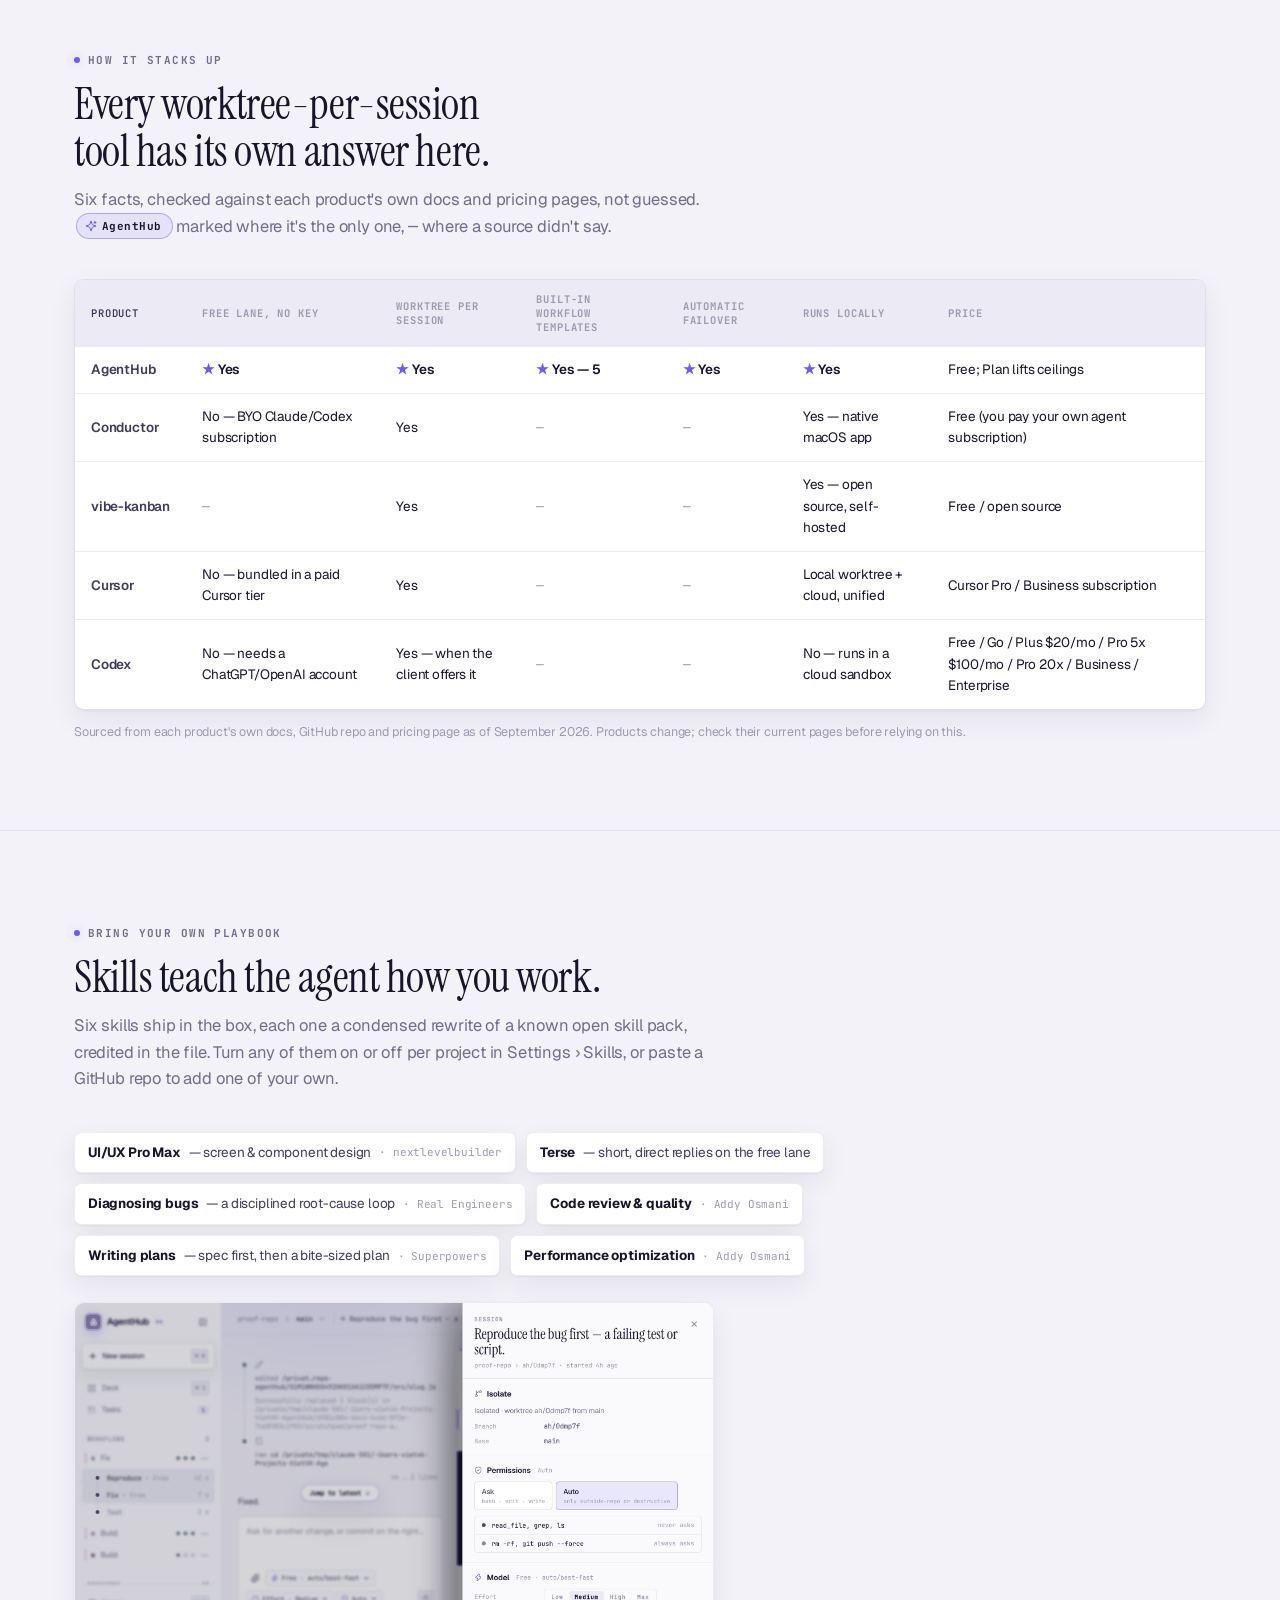
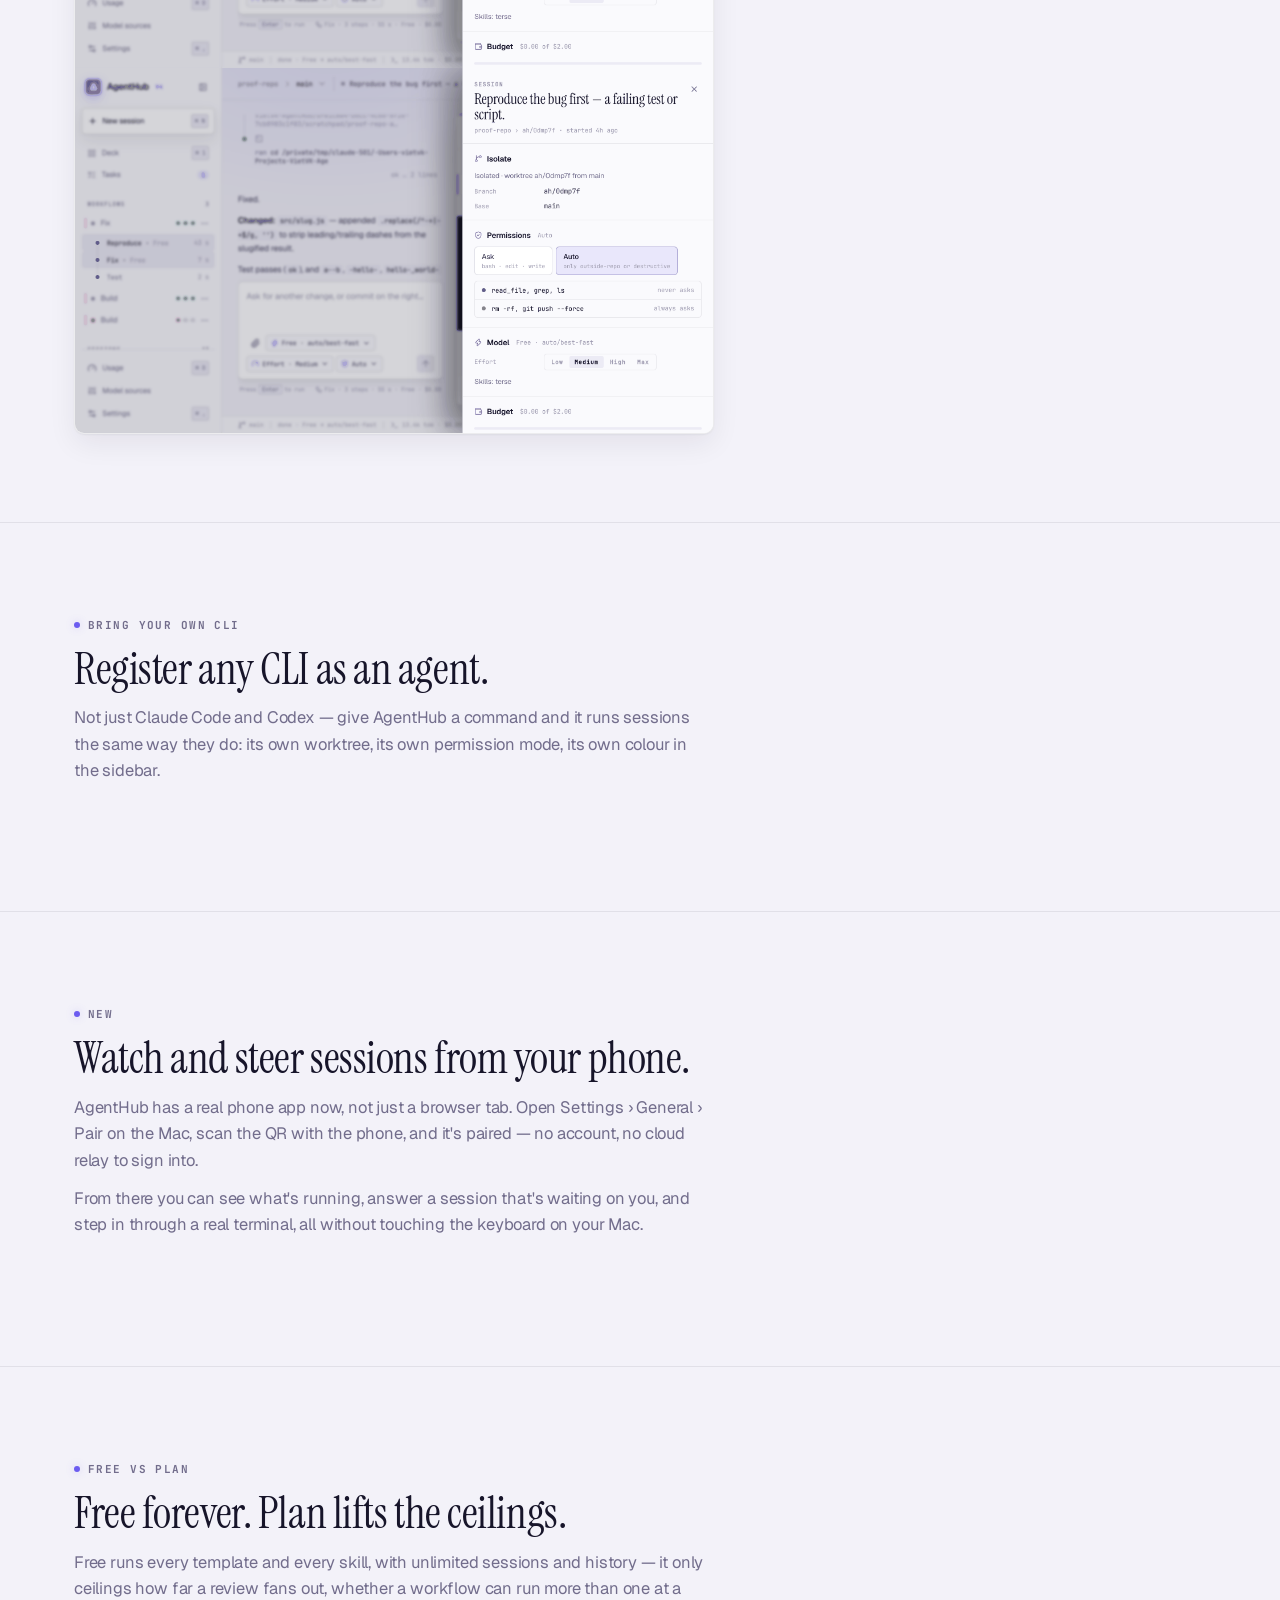
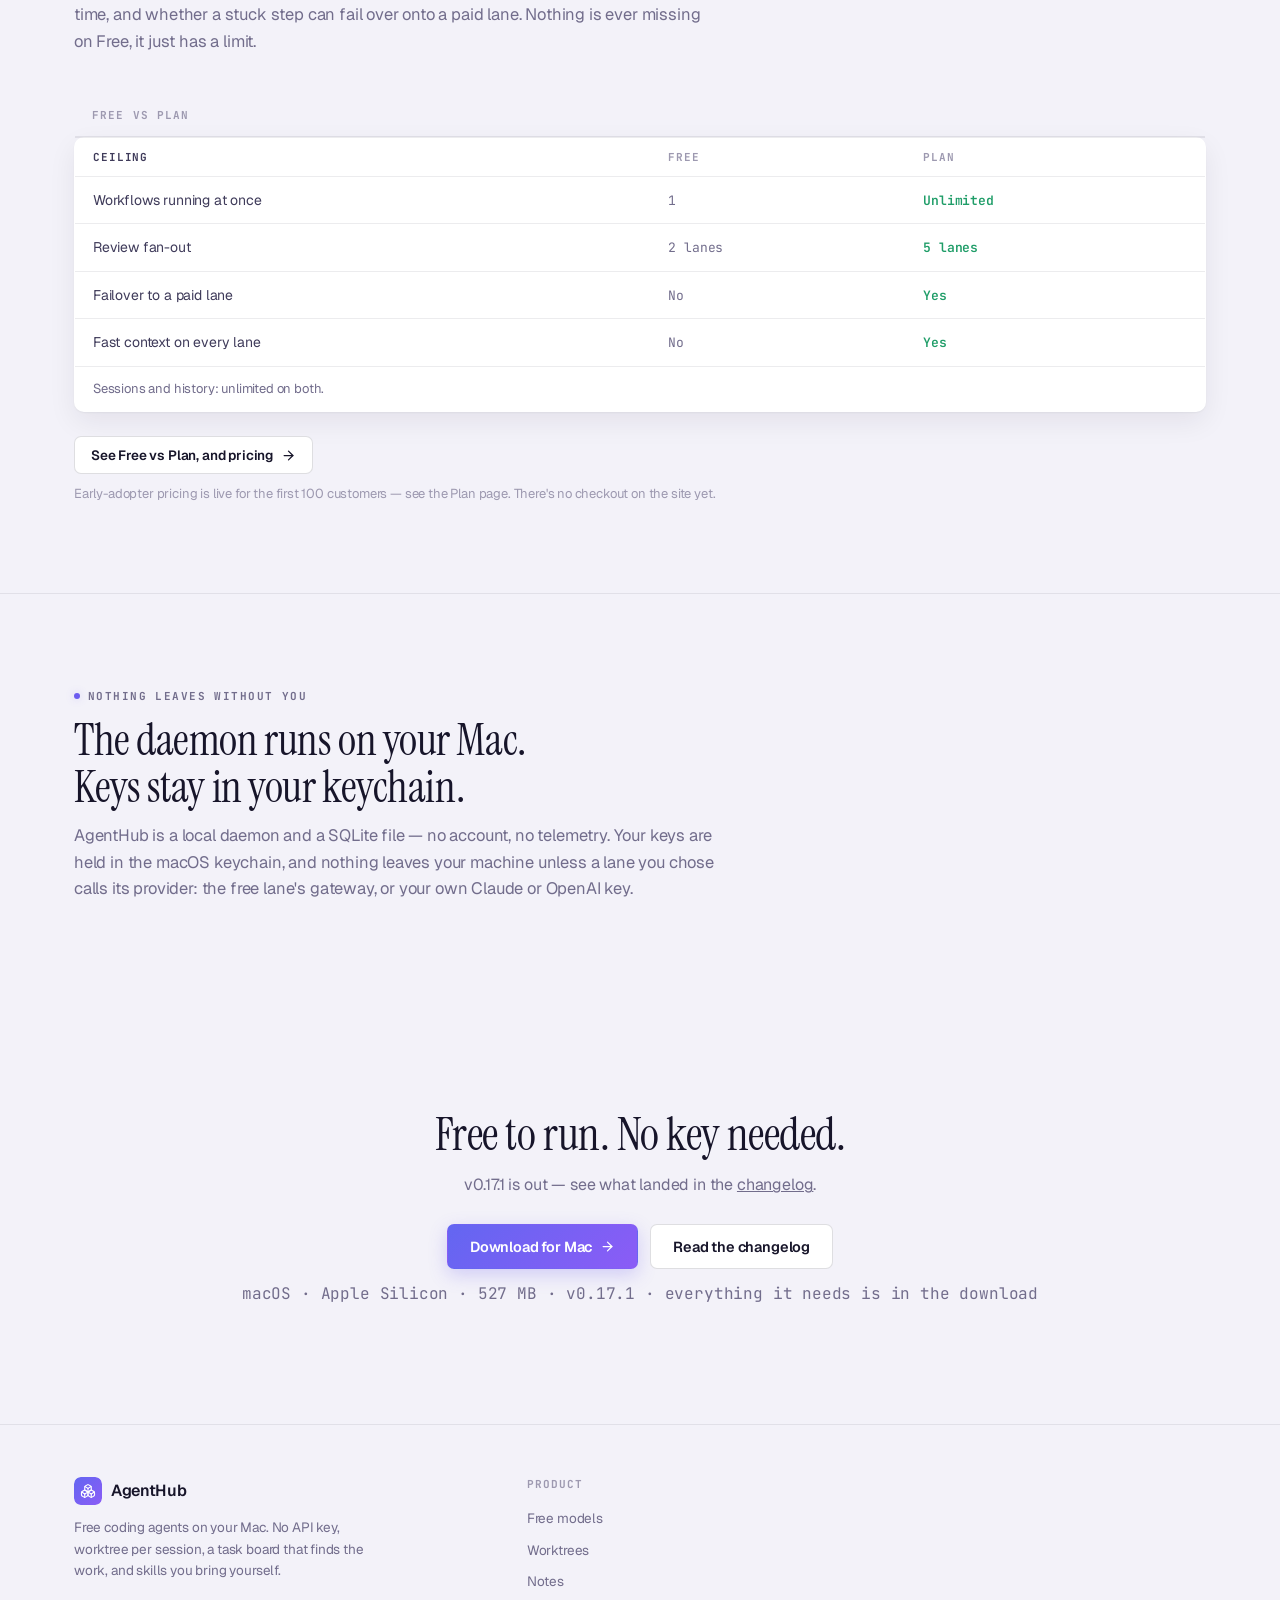
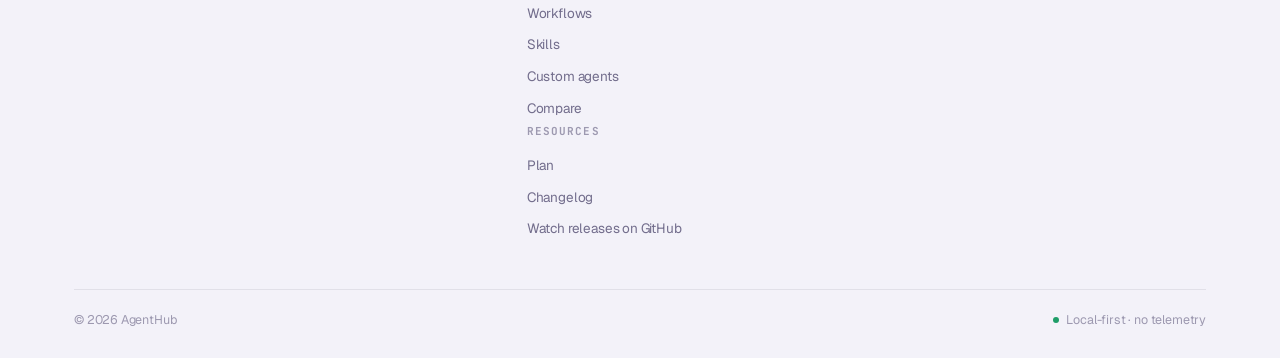
==== commit 7e4e7e2b: "site: v0.17.1 — works on your branch, finds your pull requests" ====
--- a/index.html
+++ b/index.html
@@ -73,7 +73,7 @@
       <a href="changelog.html">Changelog</a>
     </nav>
     <div class="nav-right">
-      <a class="btn btn-ghost" href="https://github.com/agenthubapp/agenthubapp.github.io/releases/download/v0.17.0/AgentHub_0.17.0_aarch64.dmg">Download for Mac</a>
+      <a class="btn btn-ghost" href="https://github.com/agenthubapp/agenthubapp.github.io/releases/download/v0.17.1/AgentHub_0.17.1_aarch64.dmg">Download for Mac</a>
       <button class="nav-toggle" id="navToggle" aria-label="Open menu" aria-expanded="false">
         <svg width="22" height="22"><use id="navToggleIcon" href="#i-menu"/></svg>
       </button>
@@ -98,7 +98,7 @@
   <section class="hero">
     <div class="container hero-grid">
       <div class="hero-copy">
-        <span class="eyebrow"><span class="dot"></span> AgentHub V4 · v0.17.0</span>
+        <span class="eyebrow"><span class="dot"></span> AgentHub V4 · v0.17.1</span>
         <h1>A coding agent that's <span class="grad-text">free to run.</span></h1>
         <p class="hero-sub">
           No API key. No account. <b>Parallel sessions</b>, each in its own git worktree so they never
@@ -106,7 +106,7 @@
           provider.
         </p>
         <div class="hero-cta">
-          <a class="btn btn-primary btn-lg" href="https://github.com/agenthubapp/agenthubapp.github.io/releases/download/v0.17.0/AgentHub_0.17.0_aarch64.dmg">Download for Mac <svg aria-hidden="true"><use href="#i-arrow"/></svg></a>
+          <a class="btn btn-primary btn-lg" href="https://github.com/agenthubapp/agenthubapp.github.io/releases/download/v0.17.1/AgentHub_0.17.1_aarch64.dmg">Download for Mac <svg aria-hidden="true"><use href="#i-arrow"/></svg></a>
           <a class="btn btn-ghost btn-lg" href="#free">See how it works</a>
         </div>
         <div class="hero-meta">
@@ -429,12 +429,12 @@
   <section class="cta-band" id="download">
     <div class="container">
       <h2>Free to run. No key needed.</h2>
-      <p>v0.17.0 is out — see what landed in the <a href="changelog.html" style="text-decoration:underline">changelog</a>.</p>
+      <p>v0.17.1 is out — see what landed in the <a href="changelog.html" style="text-decoration:underline">changelog</a>.</p>
       <div class="hero-cta">
-        <a class="btn btn-primary btn-lg" href="https://github.com/agenthubapp/agenthubapp.github.io/releases/download/v0.17.0/AgentHub_0.17.0_aarch64.dmg" aria-label="Download for Mac">Download for Mac <svg aria-hidden="true"><use href="#i-arrow"/></svg></a>
+        <a class="btn btn-primary btn-lg" href="https://github.com/agenthubapp/agenthubapp.github.io/releases/download/v0.17.1/AgentHub_0.17.1_aarch64.dmg" aria-label="Download for Mac">Download for Mac <svg aria-hidden="true"><use href="#i-arrow"/></svg></a>
         <a class="btn btn-ghost btn-lg" href="changelog.html">Read the changelog</a>
       </div>
-      <p class="fine">macOS · Apple Silicon · 512 MB · v0.17.0 · everything it needs is in the download</p>
+      <p class="fine">macOS · Apple Silicon · 527 MB · v0.17.1 · everything it needs is in the download</p>
     </div>
   </section>
 
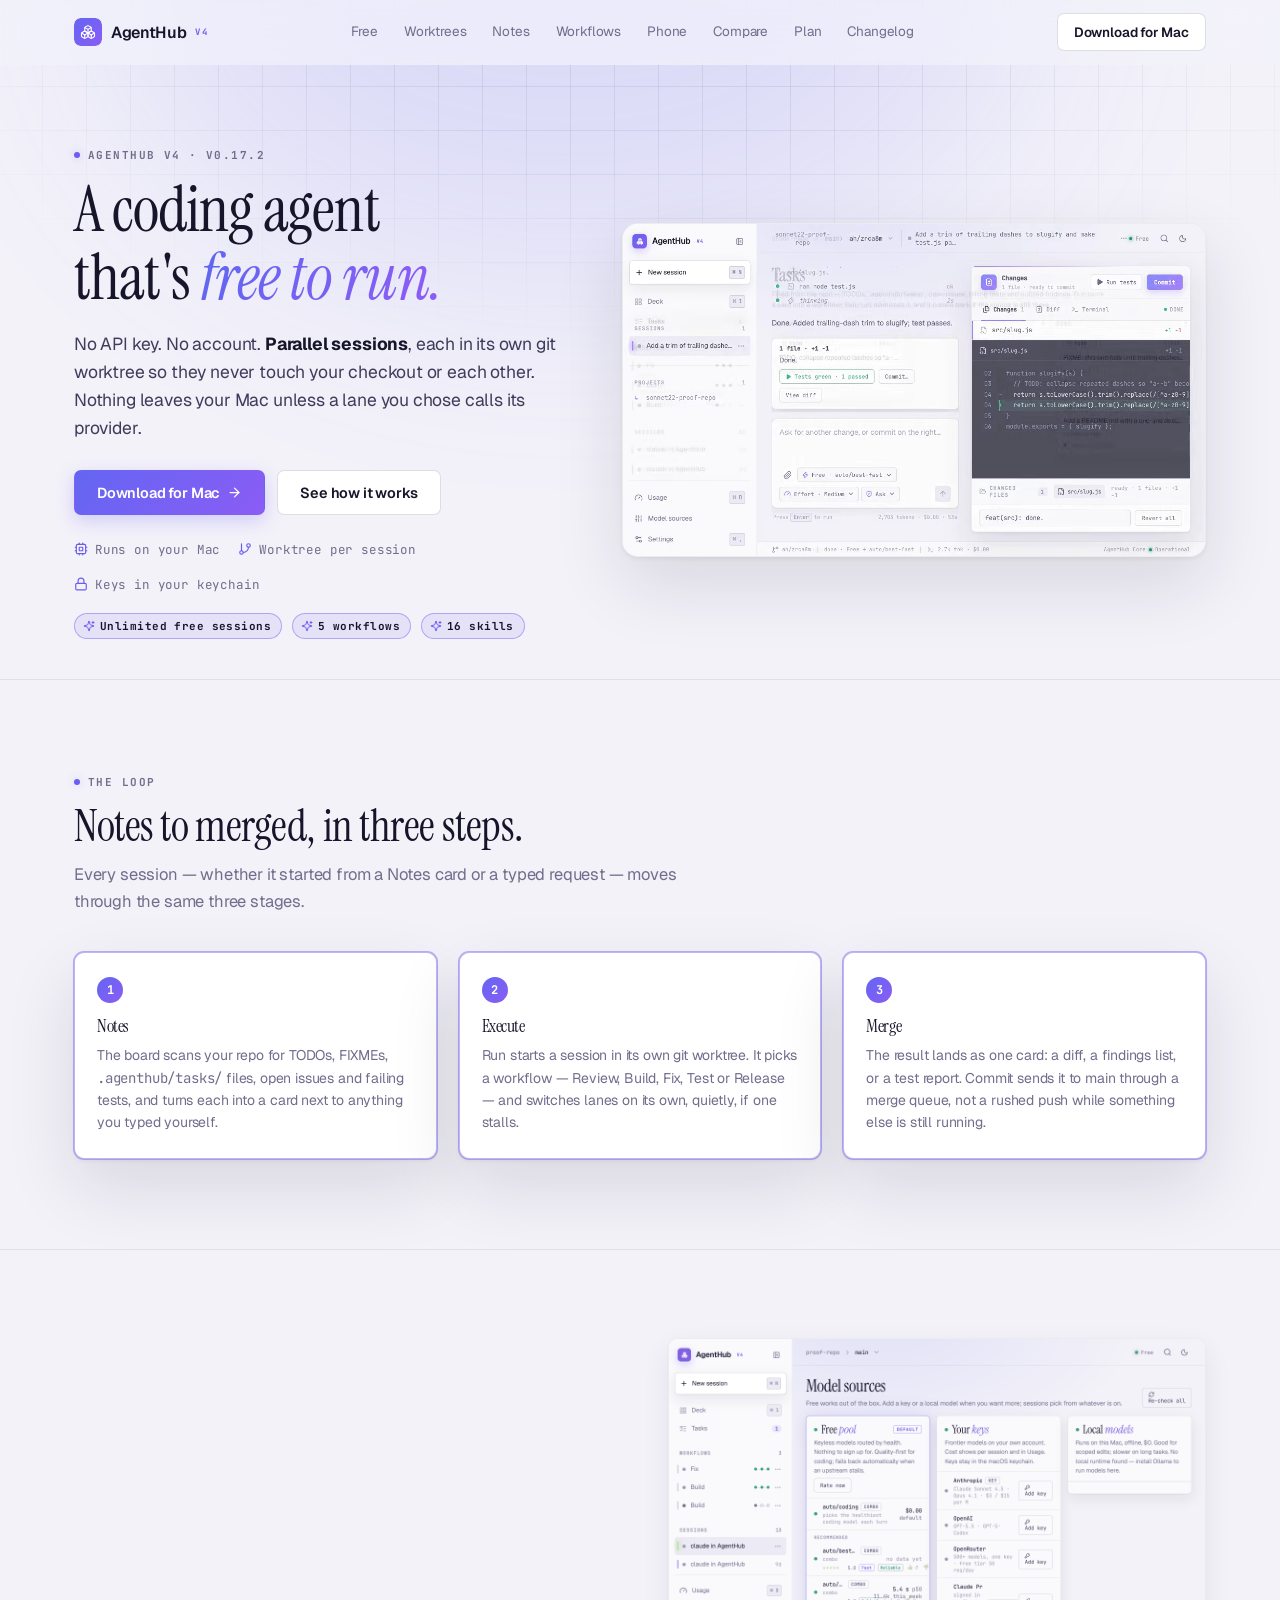
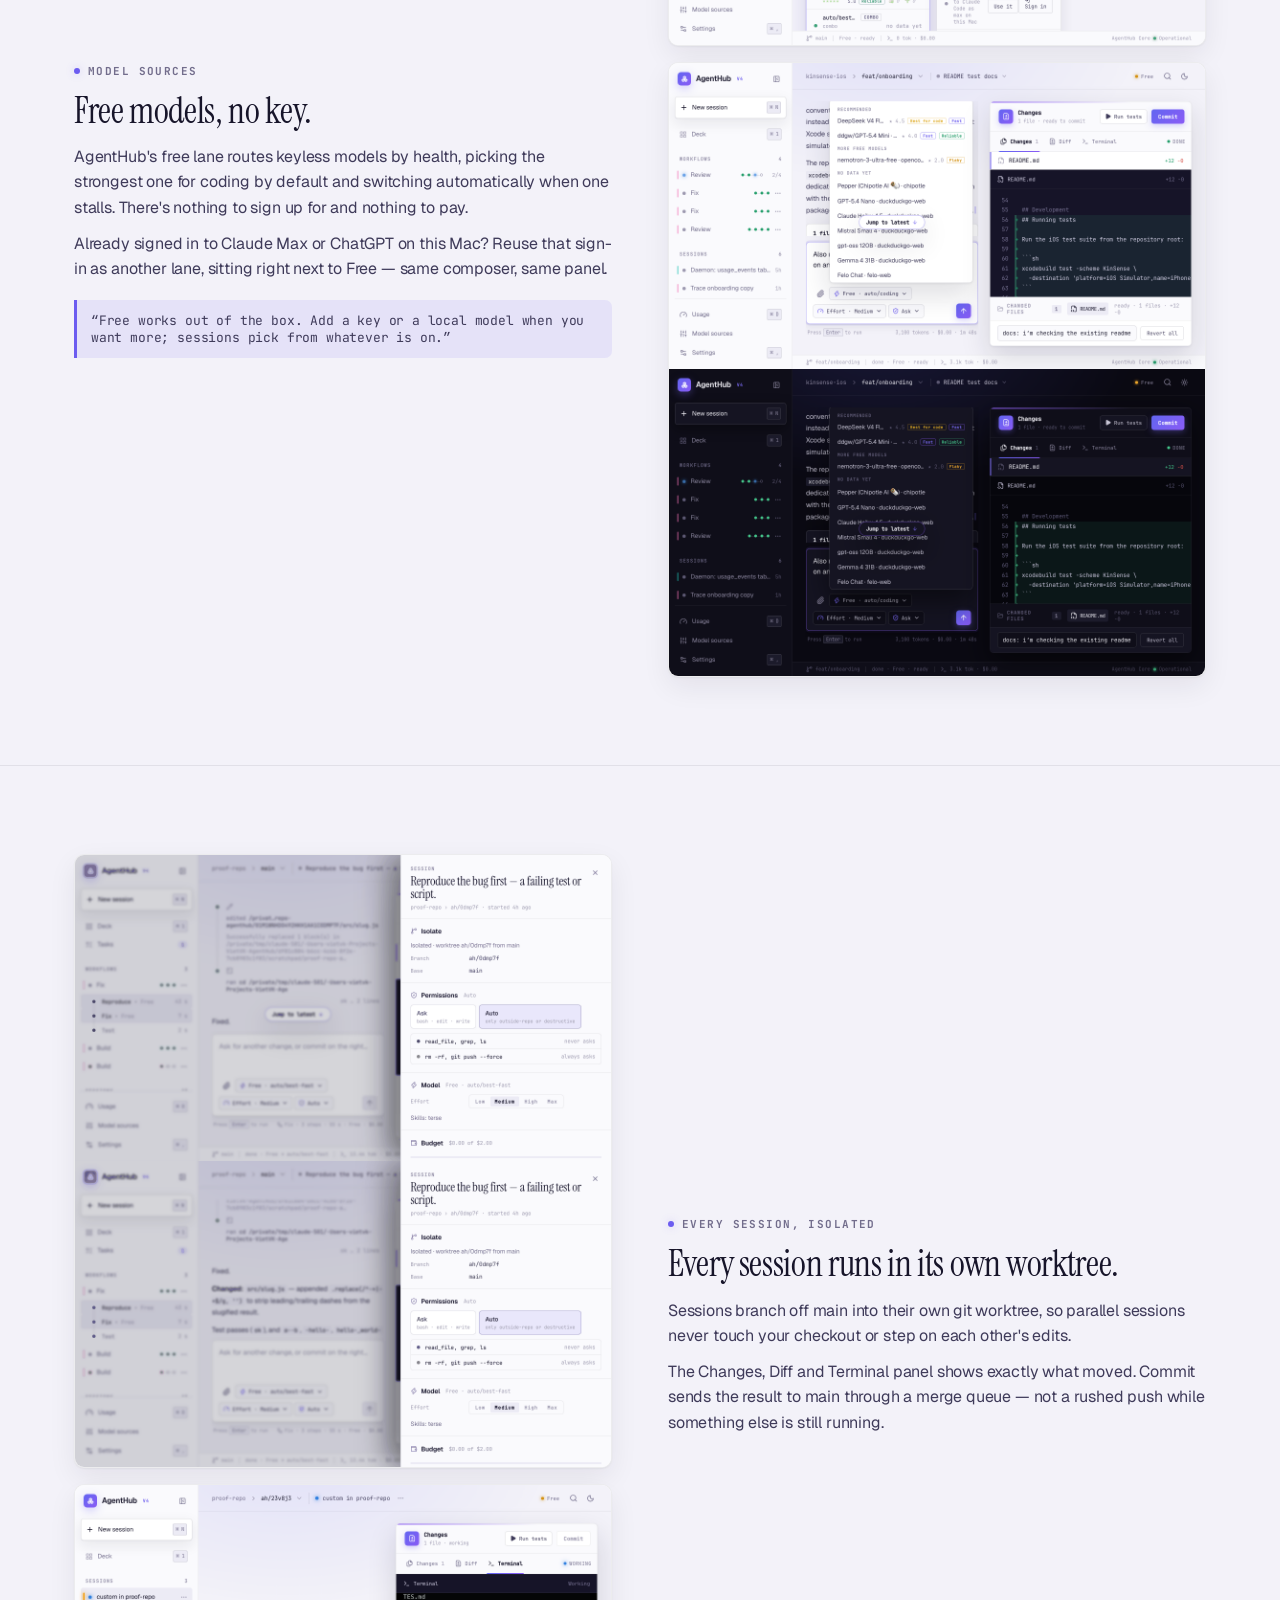
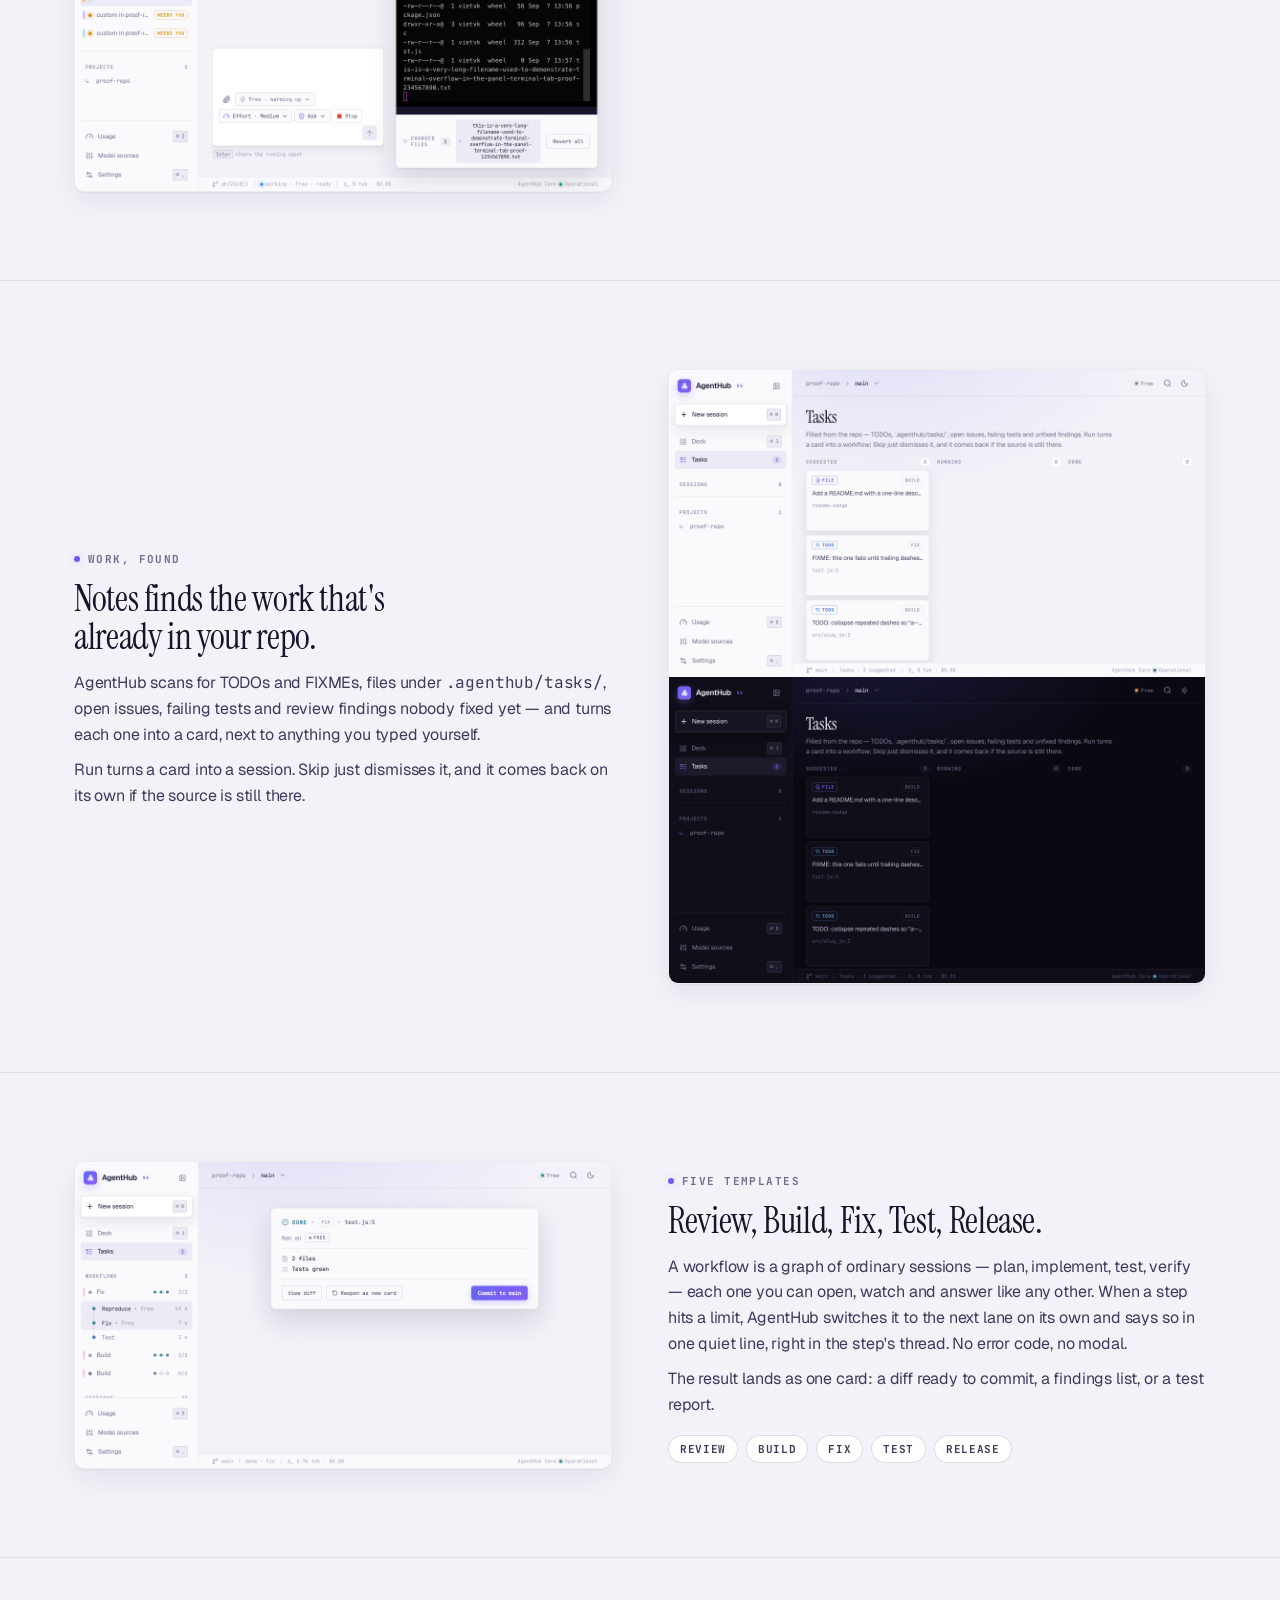
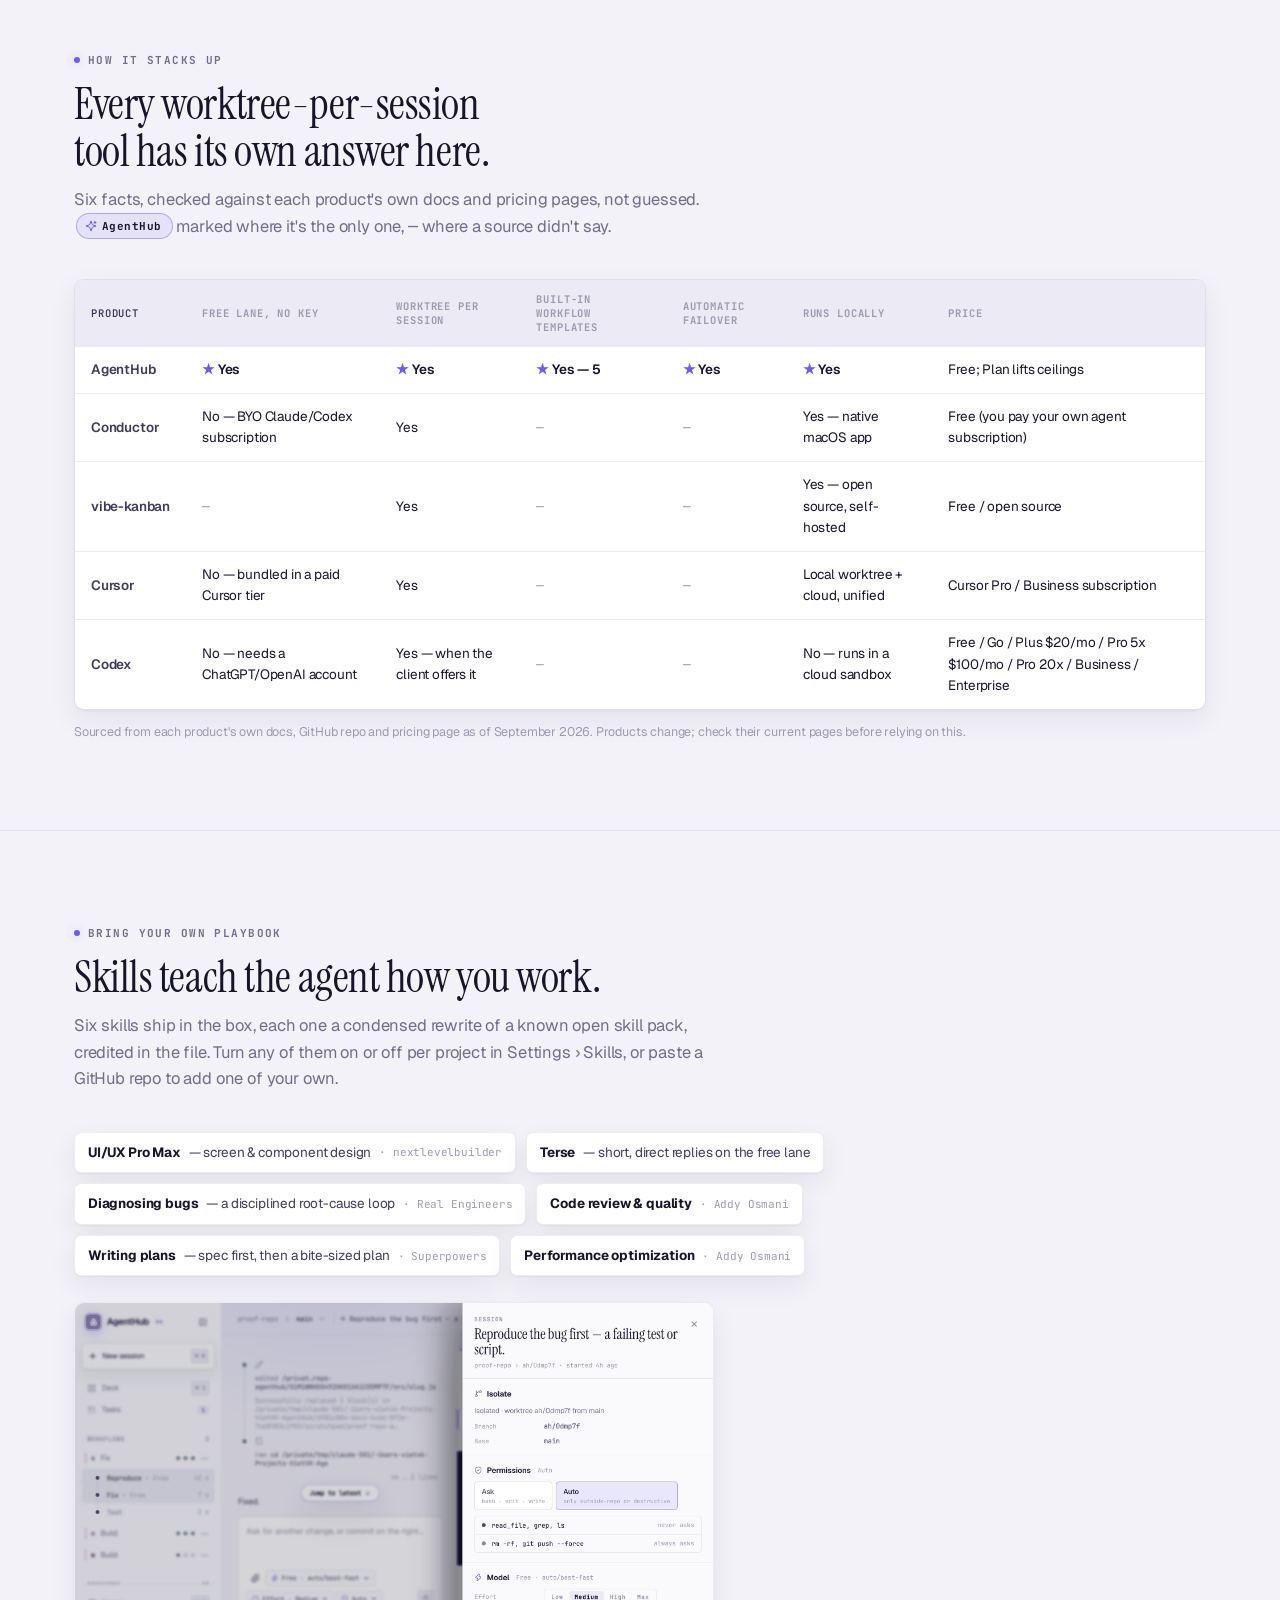
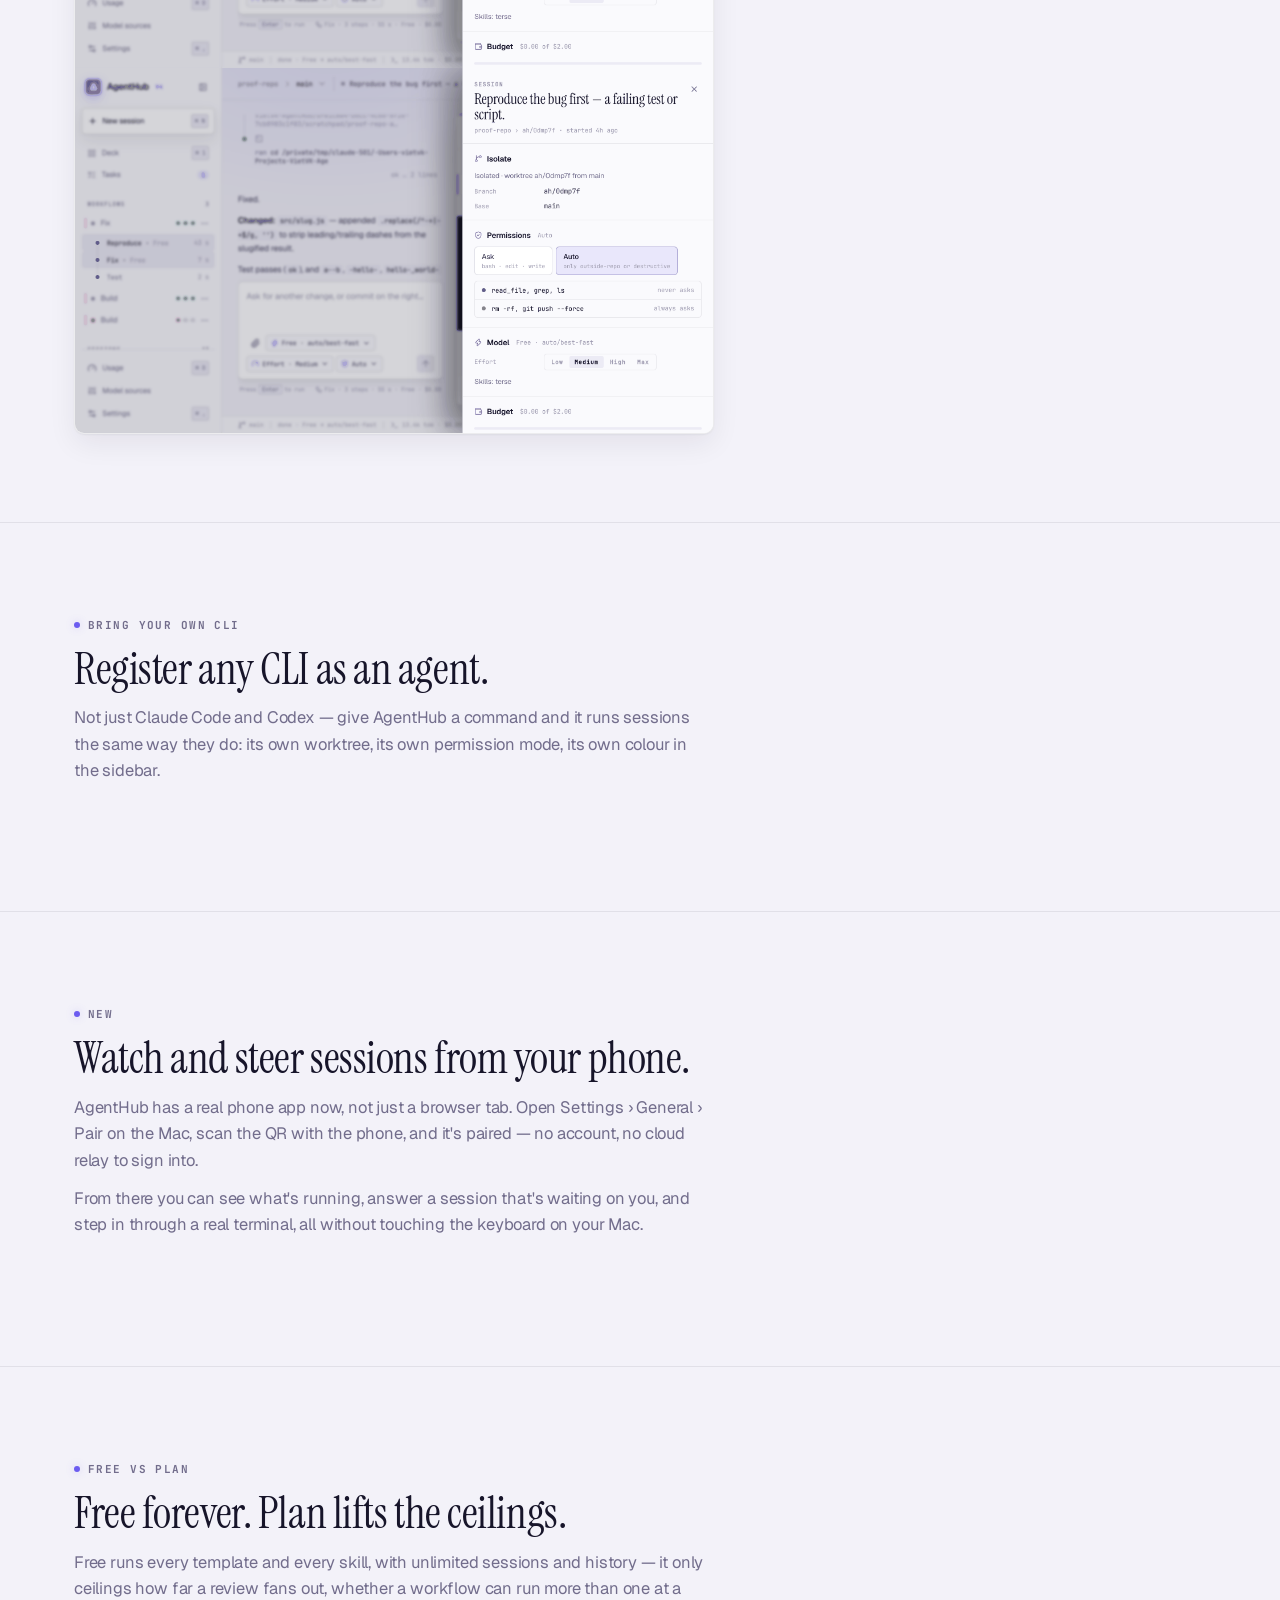
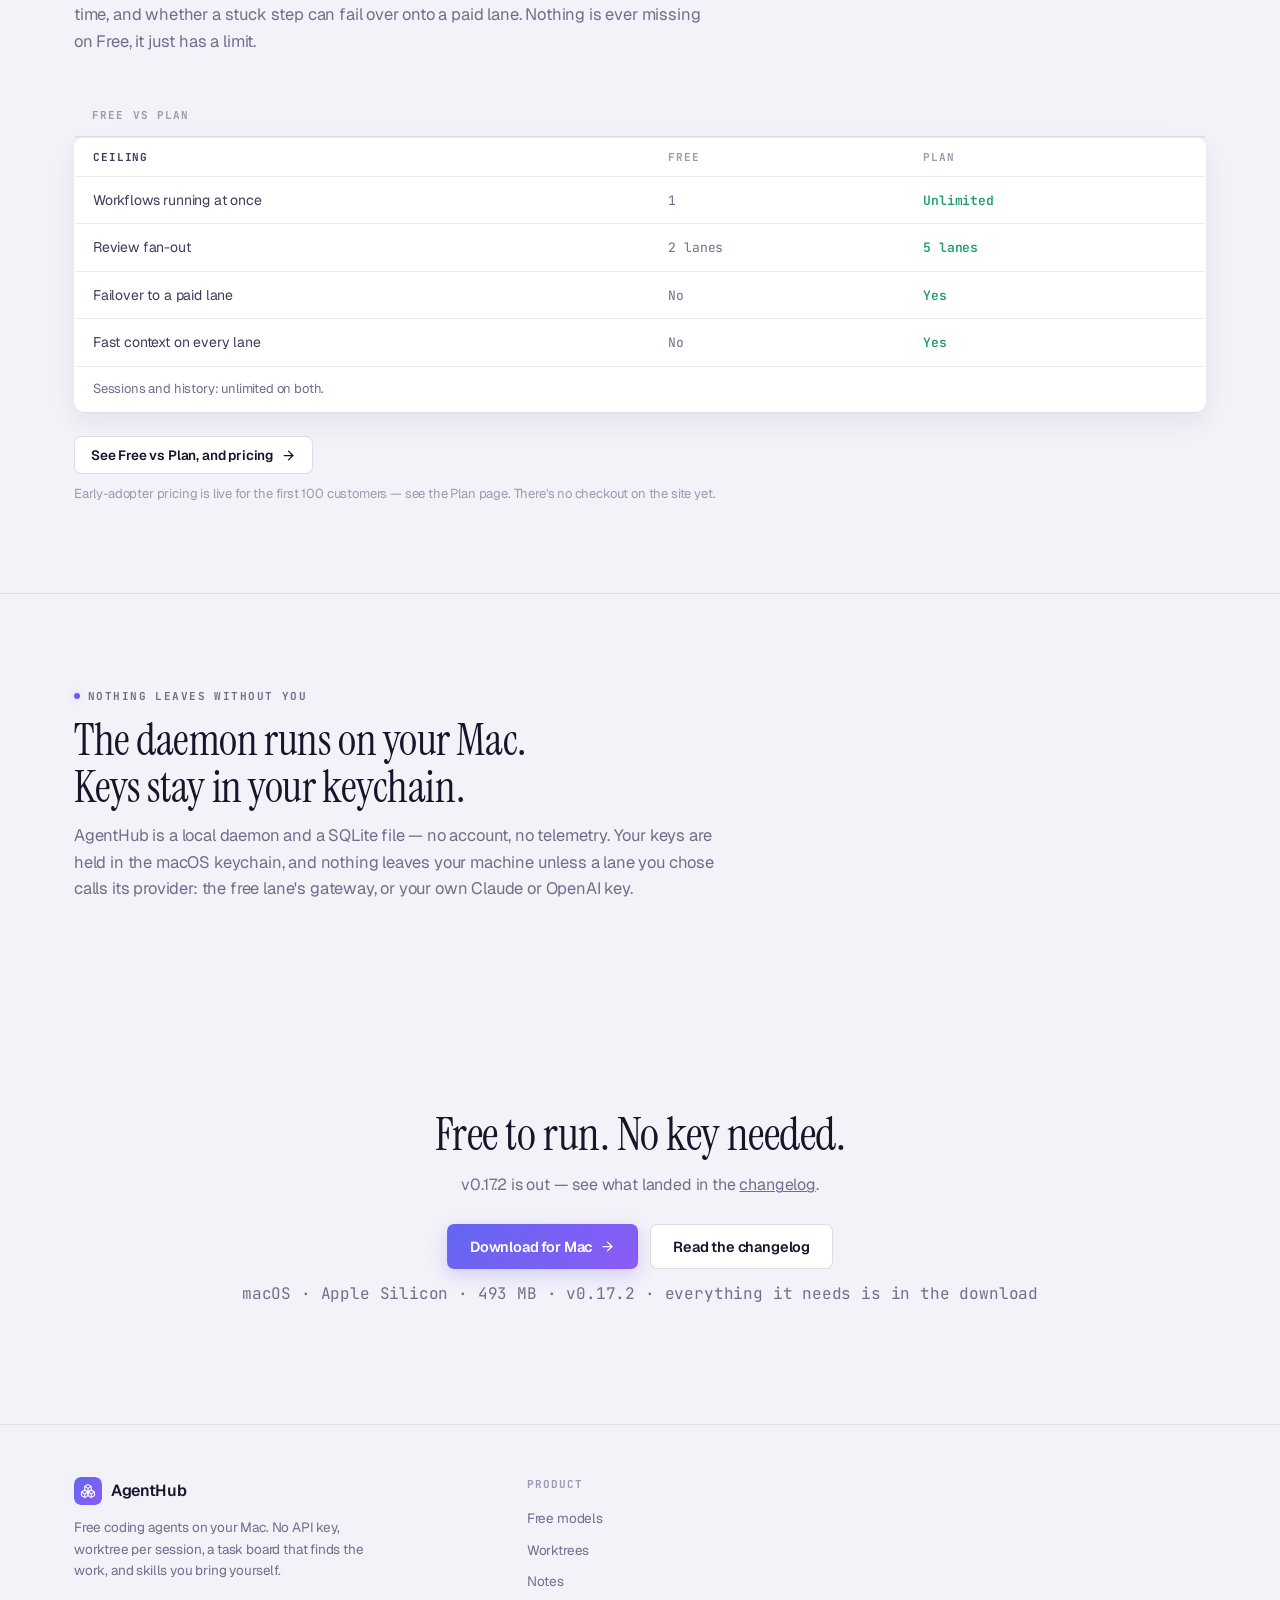
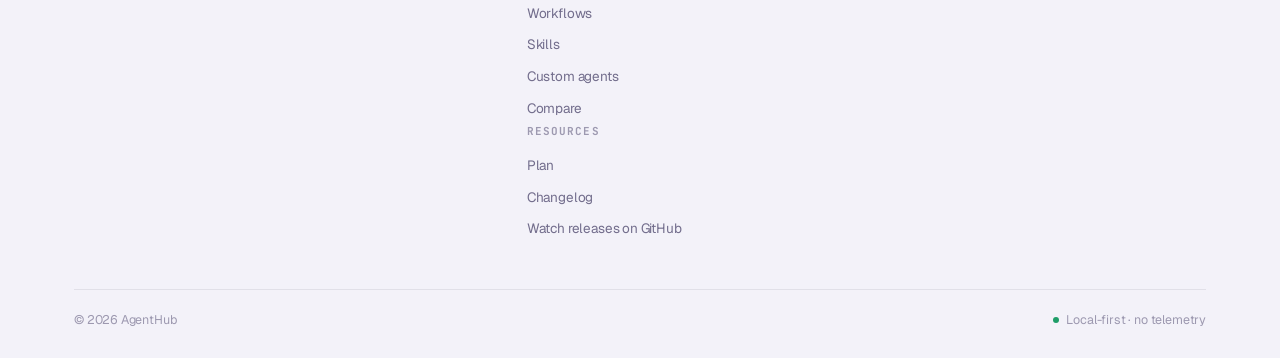
==== commit 51ca05d9: "site: v0.17.2 — the free lane stays free, and agents can find their way" ====
--- a/index.html
+++ b/index.html
@@ -73,7 +73,7 @@
       <a href="changelog.html">Changelog</a>
     </nav>
     <div class="nav-right">
-      <a class="btn btn-ghost" href="https://github.com/agenthubapp/agenthubapp.github.io/releases/download/v0.17.1/AgentHub_0.17.1_aarch64.dmg">Download for Mac</a>
+      <a class="btn btn-ghost" href="https://github.com/agenthubapp/agenthubapp.github.io/releases/download/v0.17.2/AgentHub_0.17.2_aarch64.dmg">Download for Mac</a>
       <button class="nav-toggle" id="navToggle" aria-label="Open menu" aria-expanded="false">
         <svg width="22" height="22"><use id="navToggleIcon" href="#i-menu"/></svg>
       </button>
@@ -98,7 +98,7 @@
   <section class="hero">
     <div class="container hero-grid">
       <div class="hero-copy">
-        <span class="eyebrow"><span class="dot"></span> AgentHub V4 · v0.17.1</span>
+        <span class="eyebrow"><span class="dot"></span> AgentHub V4 · v0.17.2</span>
         <h1>A coding agent that's <span class="grad-text">free to run.</span></h1>
         <p class="hero-sub">
           No API key. No account. <b>Parallel sessions</b>, each in its own git worktree so they never
@@ -106,7 +106,7 @@
           provider.
         </p>
         <div class="hero-cta">
-          <a class="btn btn-primary btn-lg" href="https://github.com/agenthubapp/agenthubapp.github.io/releases/download/v0.17.1/AgentHub_0.17.1_aarch64.dmg">Download for Mac <svg aria-hidden="true"><use href="#i-arrow"/></svg></a>
+          <a class="btn btn-primary btn-lg" href="https://github.com/agenthubapp/agenthubapp.github.io/releases/download/v0.17.2/AgentHub_0.17.2_aarch64.dmg">Download for Mac <svg aria-hidden="true"><use href="#i-arrow"/></svg></a>
           <a class="btn btn-ghost btn-lg" href="#free">See how it works</a>
         </div>
         <div class="hero-meta">
@@ -429,12 +429,12 @@
   <section class="cta-band" id="download">
     <div class="container">
       <h2>Free to run. No key needed.</h2>
-      <p>v0.17.1 is out — see what landed in the <a href="changelog.html" style="text-decoration:underline">changelog</a>.</p>
+      <p>v0.17.2 is out — see what landed in the <a href="changelog.html" style="text-decoration:underline">changelog</a>.</p>
       <div class="hero-cta">
-        <a class="btn btn-primary btn-lg" href="https://github.com/agenthubapp/agenthubapp.github.io/releases/download/v0.17.1/AgentHub_0.17.1_aarch64.dmg" aria-label="Download for Mac">Download for Mac <svg aria-hidden="true"><use href="#i-arrow"/></svg></a>
+        <a class="btn btn-primary btn-lg" href="https://github.com/agenthubapp/agenthubapp.github.io/releases/download/v0.17.2/AgentHub_0.17.2_aarch64.dmg" aria-label="Download for Mac">Download for Mac <svg aria-hidden="true"><use href="#i-arrow"/></svg></a>
         <a class="btn btn-ghost btn-lg" href="changelog.html">Read the changelog</a>
       </div>
-      <p class="fine">macOS · Apple Silicon · 527 MB · v0.17.1 · everything it needs is in the download</p>
+      <p class="fine">macOS · Apple Silicon · 493 MB · v0.17.2 · everything it needs is in the download</p>
     </div>
   </section>
 
